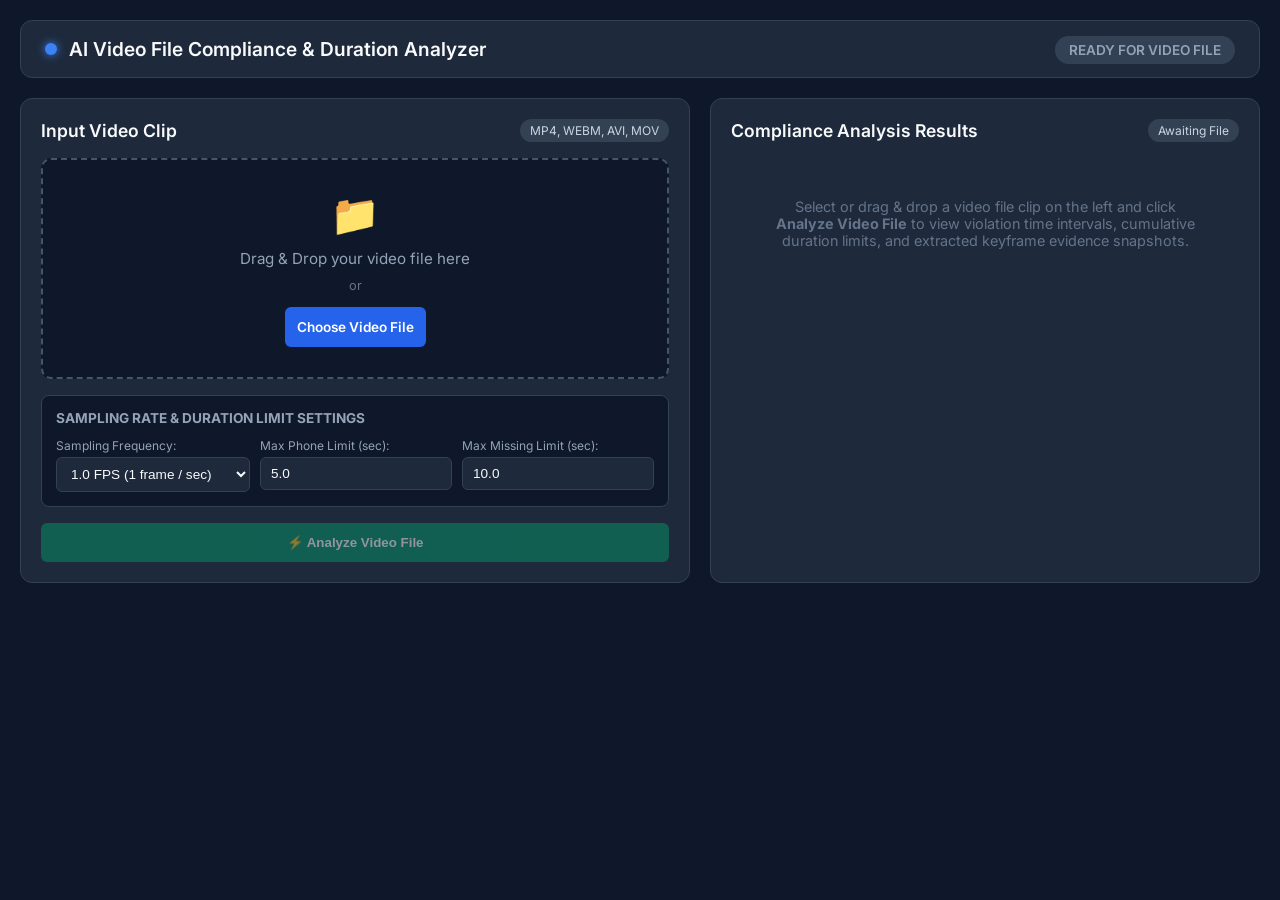
==== app/static/index.html @ bd16d765 "single session detection" ====
<!DOCTYPE html>
<html lang="en">
<head>
    <meta charset="UTF-8">
    <meta name="viewport" content="width=device-width, initial-scale=1.0">
    <title>AI Video File Analysis & Compliance Dashboard</title>
    <link rel="stylesheet" href="styles.css">
    <link href="https://fonts.googleapis.com/css2?family=Inter:wght@400;500;600;700&display=swap" rel="stylesheet">
</head>
<body>
    <div class="app-container">
        <!-- Header -->
        <header class="app-header">
            <div class="logo">
                <span class="pulse-icon"></span>
                <h1>AI Video File Compliance & Duration Analyzer</h1>
            </div>
            <div class="system-status" id="systemStatus">
                <span class="status-badge stopped" id="statusBadge">Ready for Video File</span>
            </div>
        </header>

        <!-- Main Content Area: Video File Input & Analysis -->
        <main class="main-content">
            <div class="grid-2col">
                <!-- Left Column: Video File Upload & Parameter Controls -->
                <section class="card upload-card">
                    <div class="card-header">
                        <h2>Input Video Clip</h2>
                        <span class="badge">MP4, WEBM, AVI, MOV</span>
                    </div>

                    <!-- Drag and Drop Dropzone -->
                    <div class="drop-zone" id="dropZone">
                        <div class="drop-zone-content">
                            <span class="upload-icon">📁</span>
                            <p class="drop-text">Drag & Drop your video file here</p>
                            <span class="or-divider">or</span>
                            <label for="fileInput" class="btn btn-primary file-select-btn">Choose Video File</label>
                            <input type="file" id="fileInput" accept="video/mp4,video/webm,video/avi,video/quicktime" hidden>
                        </div>
                        <div class="file-info" id="fileInfo" style="display: none;">
                            <div class="file-details">
                                <span class="file-name" id="fileNameText">video.mp4</span>
                                <span class="file-size" id="fileSizeText">12.4 MB</span>
                            </div>
                        </div>
                    </div>

                    <!-- Video Preview Player -->
                    <div class="video-preview-box" id="videoPreviewBox" style="display: none;">
                        <video id="videoPreview" controls></video>
                    </div>

                    <!-- Analysis Parameter Controls & Duration Limits -->
                    <div class="config-panel">
                        <h3>Sampling Rate & Duration Limit Settings</h3>
                        <div class="config-grid">
                            <div class="input-group">
                                <label for="sampleFpsSelect">Sampling Frequency:</label>
                                <select id="sampleFpsSelect">
                                    <option value="0.5">0.5 FPS (1 frame / 2 sec)</option>
                                    <option value="1.0" selected>1.0 FPS (1 frame / sec)</option>
                                    <option value="2.0">2.0 FPS (2 frames / sec)</option>
                                </select>
                            </div>
                            <div class="input-group">
                                <label for="maxPhoneInput">Max Phone Limit (sec):</label>
                                <input type="number" id="maxPhoneInput" value="5.0" step="0.5" min="0">
                            </div>
                            <div class="input-group">
                                <label for="maxMissingInput">Max Missing Limit (sec):</label>
                                <input type="number" id="maxMissingInput" value="10.0" step="0.5" min="0">
                            </div>
                        </div>
                    </div>

                    <!-- Submit Button -->
                    <button id="analyzeBtn" class="btn btn-success analyze-btn" disabled>
                        <span>⚡ Analyze Video File</span>
                    </button>
                </section>

                <!-- Right Column: Analysis Results, Duration Timelines & Evidence Gallery -->
                <section class="card results-card">
                    <div class="card-header">
                        <h2>Compliance Analysis Results</h2>
                        <span class="badge" id="overallResultBadge">Awaiting File</span>
                    </div>

                    <!-- Loading Spinner Overlay -->
                    <div class="loading-overlay" id="loadingOverlay" style="display: none;">
                        <div class="spinner"></div>
                        <p>Processing Video Frames & Calculating Violation Time Durations...</p>
                    </div>

                    <!-- Results Dashboard Container -->
                    <div class="results-container" id="resultsContainer">
                        <div class="empty-state">
                            <p>Select or drag & drop a video file clip on the left and click <strong>Analyze Video File</strong> to view violation time intervals, cumulative duration limits, and extracted keyframe evidence snapshots.</p>
                        </div>

                        <!-- Metadata Summary Box -->
                        <div class="metrics-grid" id="metricsGrid" style="display: none;">
                            <div class="metric-box">
                                <span class="m-label">Video Clip Duration</span>
                                <span class="m-val" id="metaDuration">--</span>
                            </div>
                            <div class="metric-box">
                                <span class="m-label">Sampled Frames</span>
                                <span class="m-val" id="metaSampledFrames">0</span>
                            </div>
                            <div class="metric-box">
                                <span class="m-label">Violation Intervals</span>
                                <span class="m-val alert-text" id="metaIntervalsCount">0</span>
                            </div>
                        </div>

                        <!-- Duration Limits Breakdown -->
                        <div class="limit-section" id="limitSection" style="display: none;">
                            <h3>Cumulative Violation Durations vs Limits</h3>
                            <div class="limit-list" id="limitList"></div>
                        </div>

                        <!-- Violation Intervals Timeline -->
                        <div class="intervals-section" id="intervalsSection" style="display: none;">
                            <h3>Violation Time Intervals & Evidence Keyframes</h3>
                            <div class="intervals-list" id="intervalsList"></div>
                        </div>
                    </div>
                </section>
            </div>
        </main>
    </div>

    <script src="app.js"></script>
</body>
</html>
---- app/static/styles.css ----
* {
    box-sizing: border-box;
    margin: 0;
    padding: 0;
}

body {
    font-family: 'Inter', -apple-system, BlinkMacSystemFont, sans-serif;
    background-color: #0f172a;
    color: #f8fafc;
    min-height: 100vh;
    padding: 20px;
}

.app-container {
    max-width: 1400px;
    margin: 0 auto;
    display: flex;
    flex-direction: column;
    gap: 20px;
}

/* Header */
.app-header {
    display: flex;
    justify-content: space-between;
    align-items: center;
    padding: 16px 24px;
    background: #1e293b;
    border-radius: 12px;
    border: 1px solid #334155;
}

.logo {
    display: flex;
    align-items: center;
    gap: 12px;
}

.pulse-icon {
    width: 12px;
    height: 12px;
    background-color: #3b82f6;
    border-radius: 50%;
    box-shadow: 0 0 10px #3b82f6;
}

.logo h1 {
    font-size: 1.2rem;
    font-weight: 600;
}

.status-badge {
    padding: 6px 14px;
    border-radius: 20px;
    font-size: 0.85rem;
    font-weight: 600;
    text-transform: uppercase;
}

.status-badge.stopped { background: #334155; color: #94a3b8; }
.status-badge.passed { background: #065f46; color: #34d399; }
.status-badge.failed { background: #881337; color: #f43f5e; }

/* Navigation Tabs */
.nav-tabs {
    display: flex;
    gap: 8px;
}

.tab-btn {
    padding: 10px 20px;
    background: #1e293b;
    border: 1px solid #334155;
    border-radius: 8px;
    color: #94a3b8;
    font-weight: 600;
    cursor: pointer;
    transition: all 0.2s;
}

.tab-btn.active {
    background: #2563eb;
    color: #ffffff;
    border-color: #2563eb;
}

/* Layout Grid */
.grid-2col {
    display: grid;
    grid-template-columns: 1fr 1.2fr;
    gap: 20px;
}

@media (max-width: 1024px) {
    .grid-2col { grid-template-columns: 1fr; }
}

.card {
    background: #1e293b;
    border-radius: 12px;
    border: 1px solid #334155;
    padding: 20px;
    display: flex;
    flex-direction: column;
    gap: 16px;
}

.card-header {
    display: flex;
    justify-content: space-between;
    align-items: center;
}

.card-header h2 {
    font-size: 1.1rem;
    font-weight: 600;
}

.badge {
    padding: 4px 10px;
    background: #334155;
    border-radius: 12px;
    font-size: 0.75rem;
    color: #cbd5e1;
}

/* Drop Zone */
.drop-zone {
    border: 2px dashed #475569;
    border-radius: 10px;
    padding: 30px;
    text-align: center;
    background: #0f172a;
    transition: all 0.2s;
    cursor: pointer;
}

.drop-zone.dragover {
    border-color: #3b82f6;
    background: #1e293b;
}

.drop-zone-content {
    display: flex;
    flex-direction: column;
    align-items: center;
    gap: 10px;
}

.upload-icon {
    font-size: 2.5rem;
}

.drop-text {
    color: #94a3b8;
    font-size: 0.95rem;
}

.or-divider {
    font-size: 0.8rem;
    color: #64748b;
}

.file-select-btn {
    display: inline-block;
    padding: 8px 16px;
    font-size: 0.85rem;
    margin-top: 4px;
}

.file-info {
    display: flex;
    justify-content: space-between;
    align-items: center;
    background: #1e293b;
    padding: 12px 16px;
    border-radius: 6px;
    border: 1px solid #334155;
}

.file-name {
    font-weight: 600;
    color: #38bdf8;
}

.file-size {
    font-size: 0.8rem;
    color: #94a3b8;
}

/* Video Preview */
.video-preview-box video {
    width: 100%;
    max-height: 240px;
    background: #000;
    border-radius: 8px;
}

/* Config Grid */
.config-panel {
    background: #0f172a;
    padding: 14px;
    border-radius: 8px;
    border: 1px solid #334155;
    display: flex;
    flex-direction: column;
    gap: 12px;
}

.config-panel h3 {
    font-size: 0.85rem;
    color: #94a3b8;
    text-transform: uppercase;
}

.config-grid {
    display: grid;
    grid-template-columns: 1fr 1fr 1fr;
    gap: 10px;
}

.input-group {
    display: flex;
    flex-direction: column;
    gap: 4px;
}

.input-group label {
    font-size: 0.75rem;
    color: #94a3b8;
}

input, select {
    padding: 8px 10px;
    background: #1e293b;
    border: 1px solid #334155;
    border-radius: 6px;
    color: #f8fafc;
    font-size: 0.85rem;
}

.btn {
    padding: 12px;
    border: none;
    border-radius: 6px;
    font-weight: 600;
    cursor: pointer;
    transition: all 0.2s;
}

.btn-primary { background: #2563eb; color: #fff; }
.btn-success { background: #059669; color: #fff; }
.btn-success:hover { background: #047857; }
.btn-danger { background: #dc2626; color: #fff; }
.btn:disabled { opacity: 0.5; cursor: not-allowed; }

/* Results Section */
.results-card {
    position: relative;
    min-height: 450px;
}

.loading-overlay {
    position: absolute;
    top: 0; left: 0; right: 0; bottom: 0;
    background: rgba(15, 23, 42, 0.9);
    border-radius: 12px;
    display: flex;
    flex-direction: column;
    align-items: center;
    justify-content: center;
    gap: 16px;
    z-index: 10;
}

.spinner {
    width: 40px;
    height: 40px;
    border: 4px solid #334155;
    border-top-color: #3b82f6;
    border-radius: 50%;
    animation: spin 1s linear infinite;
}

@keyframes spin {
    to { transform: rotate(360deg); }
}

.metrics-grid {
    display: grid;
    grid-template-columns: 1fr 1fr 1fr;
    gap: 12px;
    background: #0f172a;
    padding: 12px;
    border-radius: 8px;
}

.metric-box {
    display: flex;
    flex-direction: column;
    text-align: center;
    gap: 4px;
}

.m-label { font-size: 0.75rem; color: #94a3b8; }
.m-val { font-size: 1.1rem; font-weight: 700; }
.alert-text { color: #f43f5e; }

/* Limit Section */
.limit-section, .intervals-section {
    display: flex;
    flex-direction: column;
    gap: 10px;
}

.limit-section h3, .intervals-section h3 {
    font-size: 0.9rem;
    font-weight: 600;
}

.limit-item {
    background: #0f172a;
    padding: 10px 14px;
    border-radius: 6px;
    display: flex;
    justify-content: space-between;
    align-items: center;
    border-left: 4px solid #10b981;
}

.limit-item.exceeded {
    border-left-color: #ef4444;
}

.limit-info {
    display: flex;
    flex-direction: column;
    gap: 2px;
}

.limit-title {
    font-size: 0.85rem;
    font-weight: 600;
}

.limit-dur {
    font-size: 0.75rem;
    color: #94a3b8;
}

/* Interval Item */
.interval-card {
    background: #0f172a;
    border: 1px solid #334155;
    border-left: 4px solid #f59e0b;
    padding: 12px;
    border-radius: 6px;
    display: flex;
    justify-content: space-between;
    align-items: center;
    gap: 12px;
}

.interval-card.phone { border-left-color: #ef4444; }

.interval-details {
    display: flex;
    flex-direction: column;
    gap: 4px;
}

.interval-type {
    font-weight: 600;
    font-size: 0.9rem;
    color: #f87171;
}

.interval-times {
    font-size: 0.8rem;
    color: #cbd5e1;
}

.interval-dur {
    font-size: 0.75rem;
    color: #94a3b8;
}

.evidence-preview-img {
    width: 100px;
    height: 70px;
    object-fit: cover;
    border-radius: 4px;
    border: 1px solid #334155;
    cursor: pointer;
}

.empty-state {
    text-align: center;
    padding: 40px;
    color: #64748b;
    font-size: 0.9rem;
}
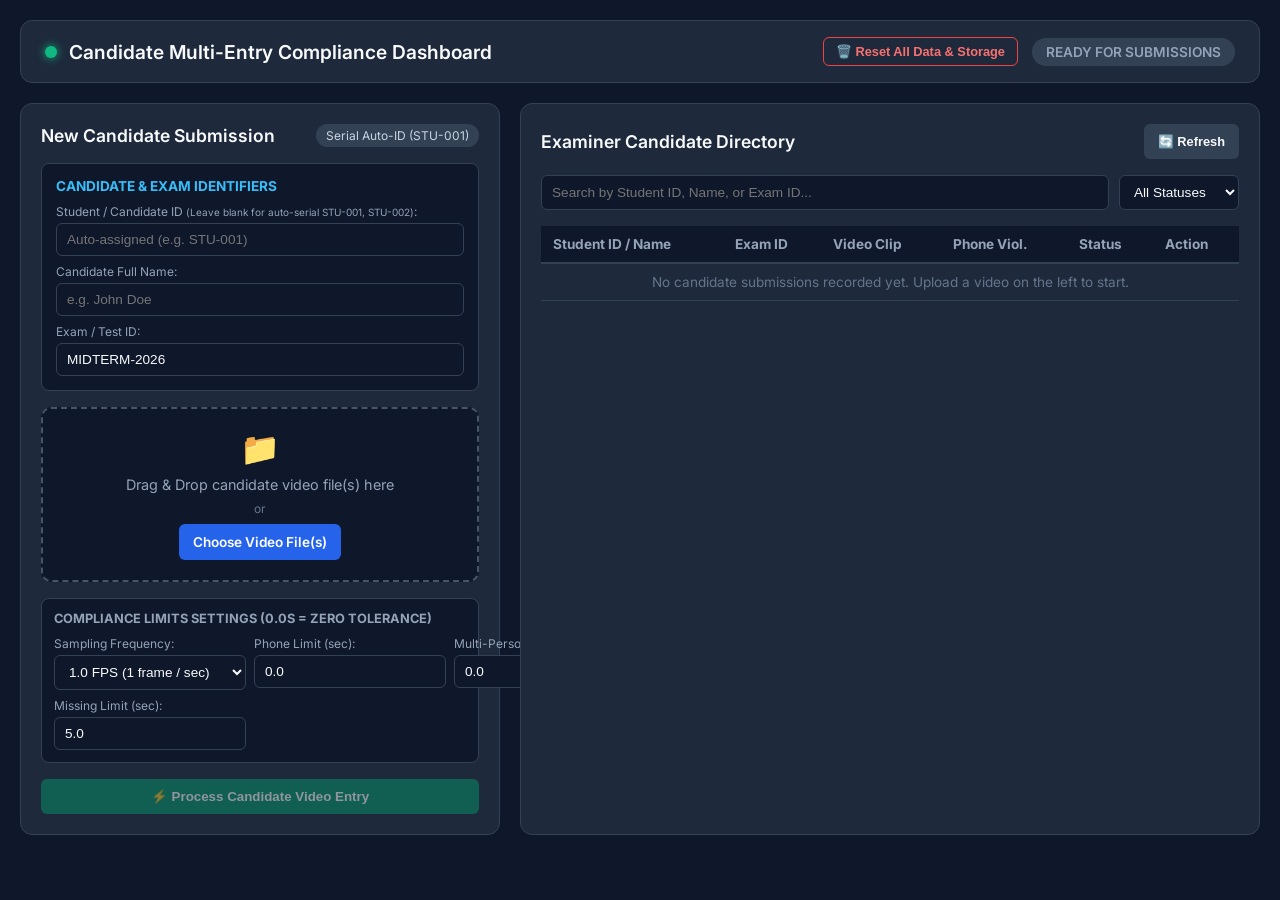
==== commit e9e761a0: "Updated AI detection system" ====
--- a/app/static/index.html
+++ b/app/static/index.html
@@ -3,7 +3,7 @@
 <head>
     <meta charset="UTF-8">
     <meta name="viewport" content="width=device-width, initial-scale=1.0">
-    <title>AI Video File Analysis & Compliance Dashboard</title>
+    <title>Candidate Multi-Entry Video Compliance System</title>
     <link rel="stylesheet" href="styles.css">
     <link href="https://fonts.googleapis.com/css2?family=Inter:wght@400;500;600;700&display=swap" rel="stylesheet">
 </head>
@@ -13,31 +13,52 @@
         <header class="app-header">
             <div class="logo">
                 <span class="pulse-icon"></span>
-                <h1>AI Video File Compliance & Duration Analyzer</h1>
+                <h1>Candidate Multi-Entry Compliance Dashboard</h1>
             </div>
-            <div class="system-status" id="systemStatus">
-                <span class="status-badge stopped" id="statusBadge">Ready for Video File</span>
+            <div class="header-actions">
+                <button class="btn btn-danger-outline" id="resetSystemBtn">🗑️ Reset All Data & Storage</button>
+                <span class="status-badge stopped" id="statusBadge">Ready for Submissions</span>
             </div>
         </header>
 
-        <!-- Main Content Area: Video File Input & Analysis -->
+        <!-- Main Content Area -->
         <main class="main-content">
             <div class="grid-2col">
-                <!-- Left Column: Video File Upload & Parameter Controls -->
+                
+                <!-- Left Column: Student Metadata Form & Video Upload -->
                 <section class="card upload-card">
                     <div class="card-header">
-                        <h2>Input Video Clip</h2>
-                        <span class="badge">MP4, WEBM, AVI, MOV</span>
+                        <h2>New Candidate Submission</h2>
+                        <span class="badge">Serial Auto-ID (STU-001)</span>
                     </div>
 
-                    <!-- Drag and Drop Dropzone -->
+                    <!-- Student Identifier Form -->
+                    <div class="student-form">
+                        <h3>Candidate & Exam Identifiers</h3>
+                        <div class="input-grid">
+                            <div class="input-group">
+                                <label for="studentIdInput">Student / Candidate ID <small>(Leave blank for auto-serial STU-001, STU-002)</small>:</label>
+                                <input type="text" id="studentIdInput" placeholder="Auto-assigned (e.g. STU-001)">
+                            </div>
+                            <div class="input-group">
+                                <label for="studentNameInput">Candidate Full Name:</label>
+                                <input type="text" id="studentNameInput" placeholder="e.g. John Doe">
+                            </div>
+                            <div class="input-group">
+                                <label for="examIdInput">Exam / Test ID:</label>
+                                <input type="text" id="examIdInput" value="MIDTERM-2026" placeholder="e.g. MIDTERM-2026">
+                            </div>
+                        </div>
+                    </div>
+
+                    <!-- File Dropzone -->
                     <div class="drop-zone" id="dropZone">
                         <div class="drop-zone-content">
                             <span class="upload-icon">📁</span>
-                            <p class="drop-text">Drag & Drop your video file here</p>
+                            <p class="drop-text">Drag & Drop candidate video file(s) here</p>
                             <span class="or-divider">or</span>
-                            <label for="fileInput" class="btn btn-primary file-select-btn">Choose Video File</label>
-                            <input type="file" id="fileInput" accept="video/mp4,video/webm,video/avi,video/quicktime" hidden>
+                            <label for="fileInput" class="btn btn-primary file-select-btn">Choose Video File(s)</label>
+                            <input type="file" id="fileInput" accept="video/mp4,video/webm,video/avi,video/quicktime" multiple hidden>
                         </div>
                         <div class="file-info" id="fileInfo" style="display: none;">
                             <div class="file-details">
@@ -52,83 +73,93 @@
                         <video id="videoPreview" controls></video>
                     </div>
 
-                    <!-- Analysis Parameter Controls & Duration Limits -->
+                    <!-- Sampling & Limit Settings -->
                     <div class="config-panel">
-                        <h3>Sampling Rate & Duration Limit Settings</h3>
+                        <h3>Compliance Limits Settings (0.0s = Zero Tolerance)</h3>
                         <div class="config-grid">
                             <div class="input-group">
                                 <label for="sampleFpsSelect">Sampling Frequency:</label>
                                 <select id="sampleFpsSelect">
-                                    <option value="0.5">0.5 FPS (1 frame / 2 sec)</option>
+                                    <option value="0.5">0.5 FPS (1 frame / 2s)</option>
                                     <option value="1.0" selected>1.0 FPS (1 frame / sec)</option>
                                     <option value="2.0">2.0 FPS (2 frames / sec)</option>
                                 </select>
                             </div>
                             <div class="input-group">
-                                <label for="maxPhoneInput">Max Phone Limit (sec):</label>
-                                <input type="number" id="maxPhoneInput" value="5.0" step="0.5" min="0">
+                                <label for="maxPhoneInput">Phone Limit (sec):</label>
+                                <input type="number" id="maxPhoneInput" value="0.0" step="0.5" min="0">
                             </div>
                             <div class="input-group">
-                                <label for="maxMissingInput">Max Missing Limit (sec):</label>
-                                <input type="number" id="maxMissingInput" value="10.0" step="0.5" min="0">
+                                <label for="maxPersonsInput">Multi-Person Limit (sec):</label>
+                                <input type="number" id="maxPersonsInput" value="0.0" step="0.5" min="0">
+                            </div>
+                            <div class="input-group">
+                                <label for="maxMissingInput">Missing Limit (sec):</label>
+                                <input type="number" id="maxMissingInput" value="5.0" step="0.5" min="0">
                             </div>
                         </div>
                     </div>
 
-                    <!-- Submit Button -->
+                    <!-- Process Submit Button -->
                     <button id="analyzeBtn" class="btn btn-success analyze-btn" disabled>
-                        <span>⚡ Analyze Video File</span>
+                        <span>⚡ Process Candidate Video Entry</span>
                     </button>
                 </section>
 
-                <!-- Right Column: Analysis Results, Duration Timelines & Evidence Gallery -->
+                <!-- Right Column: Examiner Candidate Directory & Detailed Inspector -->
                 <section class="card results-card">
                     <div class="card-header">
-                        <h2>Compliance Analysis Results</h2>
-                        <span class="badge" id="overallResultBadge">Awaiting File</span>
+                        <h2>Examiner Candidate Directory</h2>
+                        <button class="btn btn-secondary refresh-btn" id="refreshCandidatesBtn">🔄 Refresh</button>
+                    </div>
+
+                    <!-- Search & Filter Controls -->
+                    <div class="search-bar-box">
+                        <input type="text" id="searchStudentId" placeholder="Search by Student ID, Name, or Exam ID...">
+                        <select id="filterStatus">
+                            <option value="">All Statuses</option>
+                            <option value="PASSED">Passed Only</option>
+                            <option value="FAILED">Failed Only</option>
+                        </select>
                     </div>
 
                     <!-- Loading Spinner Overlay -->
                     <div class="loading-overlay" id="loadingOverlay" style="display: none;">
                         <div class="spinner"></div>
-                        <p>Processing Video Frames & Calculating Violation Time Durations...</p>
+                        <p id="loadingText">Processing Candidate Video & Checking Violation Timelines...</p>
                     </div>
 
-                    <!-- Results Dashboard Container -->
-                    <div class="results-container" id="resultsContainer">
-                        <div class="empty-state">
-                            <p>Select or drag & drop a video file clip on the left and click <strong>Analyze Video File</strong> to view violation time intervals, cumulative duration limits, and extracted keyframe evidence snapshots.</p>
+                    <!-- Candidate Directory Table -->
+                    <div class="table-container">
+                        <table class="candidate-table" id="candidateTable">
+                            <thead>
+                                <tr>
+                                    <th>Student ID / Name</th>
+                                    <th>Exam ID</th>
+                                    <th>Video Clip</th>
+                                    <th>Phone Viol.</th>
+                                    <th>Status</th>
+                                    <th>Action</th>
+                                </tr>
+                            </thead>
+                            <tbody id="candidateTableBody">
+                                <tr>
+                                    <td colspan="6" class="empty-table-cell">No candidate submissions recorded yet. Upload a video on the left to start.</td>
+                                </tr>
+                            </tbody>
+                        </table>
+                    </div>
+
+                    <!-- Detailed Submission Inspection Drawer -->
+                    <div class="inspection-drawer" id="inspectionDrawer" style="display: none;">
+                        <div class="drawer-header">
+                            <h3 id="inspectTitle">Candidate Report: STU-001</h3>
+                            <button class="close-drawer-btn" id="closeDrawerBtn">✖ Close</button>
                         </div>
-
-                        <!-- Metadata Summary Box -->
-                        <div class="metrics-grid" id="metricsGrid" style="display: none;">
-                            <div class="metric-box">
-                                <span class="m-label">Video Clip Duration</span>
-                                <span class="m-val" id="metaDuration">--</span>
-                            </div>
-                            <div class="metric-box">
-                                <span class="m-label">Sampled Frames</span>
-                                <span class="m-val" id="metaSampledFrames">0</span>
-                            </div>
-                            <div class="metric-box">
-                                <span class="m-label">Violation Intervals</span>
-                                <span class="m-val alert-text" id="metaIntervalsCount">0</span>
-                            </div>
-                        </div>
-
-                        <!-- Duration Limits Breakdown -->
-                        <div class="limit-section" id="limitSection" style="display: none;">
-                            <h3>Cumulative Violation Durations vs Limits</h3>
-                            <div class="limit-list" id="limitList"></div>
-                        </div>
-
-                        <!-- Violation Intervals Timeline -->
-                        <div class="intervals-section" id="intervalsSection" style="display: none;">
-                            <h3>Violation Time Intervals & Evidence Keyframes</h3>
-                            <div class="intervals-list" id="intervalsList"></div>
-                        </div>
+                        <div class="drawer-body" id="drawerBody"></div>
                     </div>
                 </section>
+
             </div>
         </main>
     </div>
--- a/app/static/styles.css
+++ b/app/static/styles.css
@@ -13,7 +13,7 @@
 }
 
 .app-container {
-    max-width: 1400px;
+    max-width: 1500px;
     margin: 0 auto;
     display: flex;
     flex-direction: column;
@@ -40,9 +40,9 @@
 .pulse-icon {
     width: 12px;
     height: 12px;
-    background-color: #3b82f6;
+    background-color: #10b981;
     border-radius: 50%;
-    box-shadow: 0 0 10px #3b82f6;
+    box-shadow: 0 0 10px #10b981;
 }
 
 .logo h1 {
@@ -50,6 +50,12 @@
     font-weight: 600;
 }
 
+.header-actions {
+    display: flex;
+    align-items: center;
+    gap: 14px;
+}
+
 .status-badge {
     padding: 6px 14px;
     border-radius: 20px;
@@ -62,37 +68,14 @@
 .status-badge.passed { background: #065f46; color: #34d399; }
 .status-badge.failed { background: #881337; color: #f43f5e; }
 
-/* Navigation Tabs */
-.nav-tabs {
-    display: flex;
-    gap: 8px;
-}
-
-.tab-btn {
-    padding: 10px 20px;
-    background: #1e293b;
-    border: 1px solid #334155;
-    border-radius: 8px;
-    color: #94a3b8;
-    font-weight: 600;
-    cursor: pointer;
-    transition: all 0.2s;
-}
-
-.tab-btn.active {
-    background: #2563eb;
-    color: #ffffff;
-    border-color: #2563eb;
-}
-
-/* Layout Grid */
+/* Grid Layout */
 .grid-2col {
     display: grid;
-    grid-template-columns: 1fr 1.2fr;
+    grid-template-columns: 480px 1fr;
     gap: 20px;
 }
 
-@media (max-width: 1024px) {
+@media (max-width: 1100px) {
     .grid-2col { grid-template-columns: 1fr; }
 }
 
@@ -123,13 +106,39 @@
     border-radius: 12px;
     font-size: 0.75rem;
     color: #cbd5e1;
+}
+
+.badge-passed { background: #065f46; color: #34d399; }
+.badge-failed { background: #881337; color: #f43f5e; }
+
+/* Student Form */
+.student-form {
+    background: #0f172a;
+    padding: 14px;
+    border-radius: 8px;
+    border: 1px solid #334155;
+    display: flex;
+    flex-direction: column;
+    gap: 10px;
+}
+
+.student-form h3 {
+    font-size: 0.85rem;
+    color: #38bdf8;
+    text-transform: uppercase;
+}
+
+.input-grid {
+    display: flex;
+    flex-direction: column;
+    gap: 8px;
 }
 
 /* Drop Zone */
 .drop-zone {
     border: 2px dashed #475569;
     border-radius: 10px;
-    padding: 30px;
+    padding: 20px;
     text-align: center;
     background: #0f172a;
     transition: all 0.2s;
@@ -145,28 +154,17 @@
     display: flex;
     flex-direction: column;
     align-items: center;
-    gap: 10px;
-}
-
-.upload-icon {
-    font-size: 2.5rem;
-}
-
-.drop-text {
-    color: #94a3b8;
-    font-size: 0.95rem;
-}
-
-.or-divider {
-    font-size: 0.8rem;
-    color: #64748b;
-}
+    gap: 8px;
+}
+
+.upload-icon { font-size: 2rem; }
+.drop-text { color: #94a3b8; font-size: 0.9rem; }
+.or-divider { font-size: 0.75rem; color: #64748b; }
 
 .file-select-btn {
     display: inline-block;
     padding: 8px 16px;
     font-size: 0.85rem;
-    margin-top: 4px;
 }
 
 .file-info {
@@ -174,25 +172,17 @@
     justify-content: space-between;
     align-items: center;
     background: #1e293b;
-    padding: 12px 16px;
+    padding: 10px 14px;
     border-radius: 6px;
     border: 1px solid #334155;
 }
 
-.file-name {
-    font-weight: 600;
-    color: #38bdf8;
-}
-
-.file-size {
-    font-size: 0.8rem;
-    color: #94a3b8;
-}
-
-/* Video Preview */
+.file-name { font-weight: 600; color: #38bdf8; }
+.file-size { font-size: 0.8rem; color: #94a3b8; }
+
 .video-preview-box video {
     width: 100%;
-    max-height: 240px;
+    max-height: 200px;
     background: #000;
     border-radius: 8px;
 }
@@ -200,24 +190,20 @@
 /* Config Grid */
 .config-panel {
     background: #0f172a;
-    padding: 14px;
+    padding: 12px;
     border-radius: 8px;
     border: 1px solid #334155;
     display: flex;
     flex-direction: column;
-    gap: 12px;
-}
-
-.config-panel h3 {
-    font-size: 0.85rem;
-    color: #94a3b8;
-    text-transform: uppercase;
-}
+    gap: 10px;
+}
+
+.config-panel h3 { font-size: 0.8rem; color: #94a3b8; text-transform: uppercase; }
 
 .config-grid {
     display: grid;
     grid-template-columns: 1fr 1fr 1fr;
-    gap: 10px;
+    gap: 8px;
 }
 
 .input-group {
@@ -226,14 +212,11 @@
     gap: 4px;
 }
 
-.input-group label {
-    font-size: 0.75rem;
-    color: #94a3b8;
-}
+.input-group label { font-size: 0.75rem; color: #94a3b8; }
 
 input, select {
     padding: 8px 10px;
-    background: #1e293b;
+    background: #0f172a;
     border: 1px solid #334155;
     border-radius: 6px;
     color: #f8fafc;
@@ -241,7 +224,7 @@
 }
 
 .btn {
-    padding: 12px;
+    padding: 10px 14px;
     border: none;
     border-radius: 6px;
     font-weight: 600;
@@ -250,15 +233,103 @@
 }
 
 .btn-primary { background: #2563eb; color: #fff; }
+.btn-secondary { background: #334155; color: #f8fafc; font-size: 0.8rem; }
 .btn-success { background: #059669; color: #fff; }
 .btn-success:hover { background: #047857; }
 .btn-danger { background: #dc2626; color: #fff; }
+.btn-danger-outline {
+    background: transparent;
+    border: 1px solid #ef4444;
+    color: #f87171;
+    font-size: 0.8rem;
+    padding: 6px 12px;
+}
+.btn-danger-outline:hover {
+    background: #ef4444;
+    color: #fff;
+}
 .btn:disabled { opacity: 0.5; cursor: not-allowed; }
 
-/* Results Section */
-.results-card {
-    position: relative;
-    min-height: 450px;
+/* Right Column Directory */
+.results-card { position: relative; min-height: 550px; }
+
+.search-bar-box {
+    display: flex;
+    gap: 10px;
+}
+
+.search-bar-box input { flex: 1; }
+
+.table-container {
+    overflow-x: auto;
+    max-height: 480px;
+    overflow-y: auto;
+}
+
+.candidate-table {
+    width: 100%;
+    border-collapse: collapse;
+    font-size: 0.85rem;
+}
+
+.candidate-table th {
+    background: #0f172a;
+    color: #94a3b8;
+    text-align: left;
+    padding: 10px 12px;
+    border-bottom: 2px solid #334155;
+    position: sticky;
+    top: 0;
+}
+
+.candidate-table td {
+    padding: 10px 12px;
+    border-bottom: 1px solid #334155;
+}
+
+.candidate-table tr:hover { background: #0f172a; }
+
+.empty-table-cell {
+    text-align: center;
+    padding: 40px;
+    color: #64748b;
+}
+
+/* Inspection Drawer */
+.inspection-drawer {
+    position: absolute;
+    top: 0; left: 0; right: 0; bottom: 0;
+    background: #1e293b;
+    border-radius: 12px;
+    padding: 20px;
+    z-index: 20;
+    display: flex;
+    flex-direction: column;
+    gap: 14px;
+    overflow-y: auto;
+}
+
+.drawer-header {
+    display: flex;
+    justify-content: space-between;
+    align-items: center;
+    border-bottom: 1px solid #334155;
+    padding-bottom: 10px;
+}
+
+.close-drawer-btn {
+    background: #334155;
+    border: none;
+    color: #f8fafc;
+    padding: 6px 12px;
+    border-radius: 6px;
+    cursor: pointer;
+}
+
+.drawer-body {
+    display: flex;
+    flex-direction: column;
+    gap: 14px;
 }
 
 .loading-overlay {
@@ -271,7 +342,7 @@
     align-items: center;
     justify-content: center;
     gap: 16px;
-    z-index: 10;
+    z-index: 30;
 }
 
 .spinner {
@@ -283,121 +354,4 @@
     animation: spin 1s linear infinite;
 }
 
-@keyframes spin {
-    to { transform: rotate(360deg); }
-}
-
-.metrics-grid {
-    display: grid;
-    grid-template-columns: 1fr 1fr 1fr;
-    gap: 12px;
-    background: #0f172a;
-    padding: 12px;
-    border-radius: 8px;
-}
-
-.metric-box {
-    display: flex;
-    flex-direction: column;
-    text-align: center;
-    gap: 4px;
-}
-
-.m-label { font-size: 0.75rem; color: #94a3b8; }
-.m-val { font-size: 1.1rem; font-weight: 700; }
-.alert-text { color: #f43f5e; }
-
-/* Limit Section */
-.limit-section, .intervals-section {
-    display: flex;
-    flex-direction: column;
-    gap: 10px;
-}
-
-.limit-section h3, .intervals-section h3 {
-    font-size: 0.9rem;
-    font-weight: 600;
-}
-
-.limit-item {
-    background: #0f172a;
-    padding: 10px 14px;
-    border-radius: 6px;
-    display: flex;
-    justify-content: space-between;
-    align-items: center;
-    border-left: 4px solid #10b981;
-}
-
-.limit-item.exceeded {
-    border-left-color: #ef4444;
-}
-
-.limit-info {
-    display: flex;
-    flex-direction: column;
-    gap: 2px;
-}
-
-.limit-title {
-    font-size: 0.85rem;
-    font-weight: 600;
-}
-
-.limit-dur {
-    font-size: 0.75rem;
-    color: #94a3b8;
-}
-
-/* Interval Item */
-.interval-card {
-    background: #0f172a;
-    border: 1px solid #334155;
-    border-left: 4px solid #f59e0b;
-    padding: 12px;
-    border-radius: 6px;
-    display: flex;
-    justify-content: space-between;
-    align-items: center;
-    gap: 12px;
-}
-
-.interval-card.phone { border-left-color: #ef4444; }
-
-.interval-details {
-    display: flex;
-    flex-direction: column;
-    gap: 4px;
-}
-
-.interval-type {
-    font-weight: 600;
-    font-size: 0.9rem;
-    color: #f87171;
-}
-
-.interval-times {
-    font-size: 0.8rem;
-    color: #cbd5e1;
-}
-
-.interval-dur {
-    font-size: 0.75rem;
-    color: #94a3b8;
-}
-
-.evidence-preview-img {
-    width: 100px;
-    height: 70px;
-    object-fit: cover;
-    border-radius: 4px;
-    border: 1px solid #334155;
-    cursor: pointer;
-}
-
-.empty-state {
-    text-align: center;
-    padding: 40px;
-    color: #64748b;
-    font-size: 0.9rem;
-}
+@keyframes spin { to { transform: rotate(360deg); } }
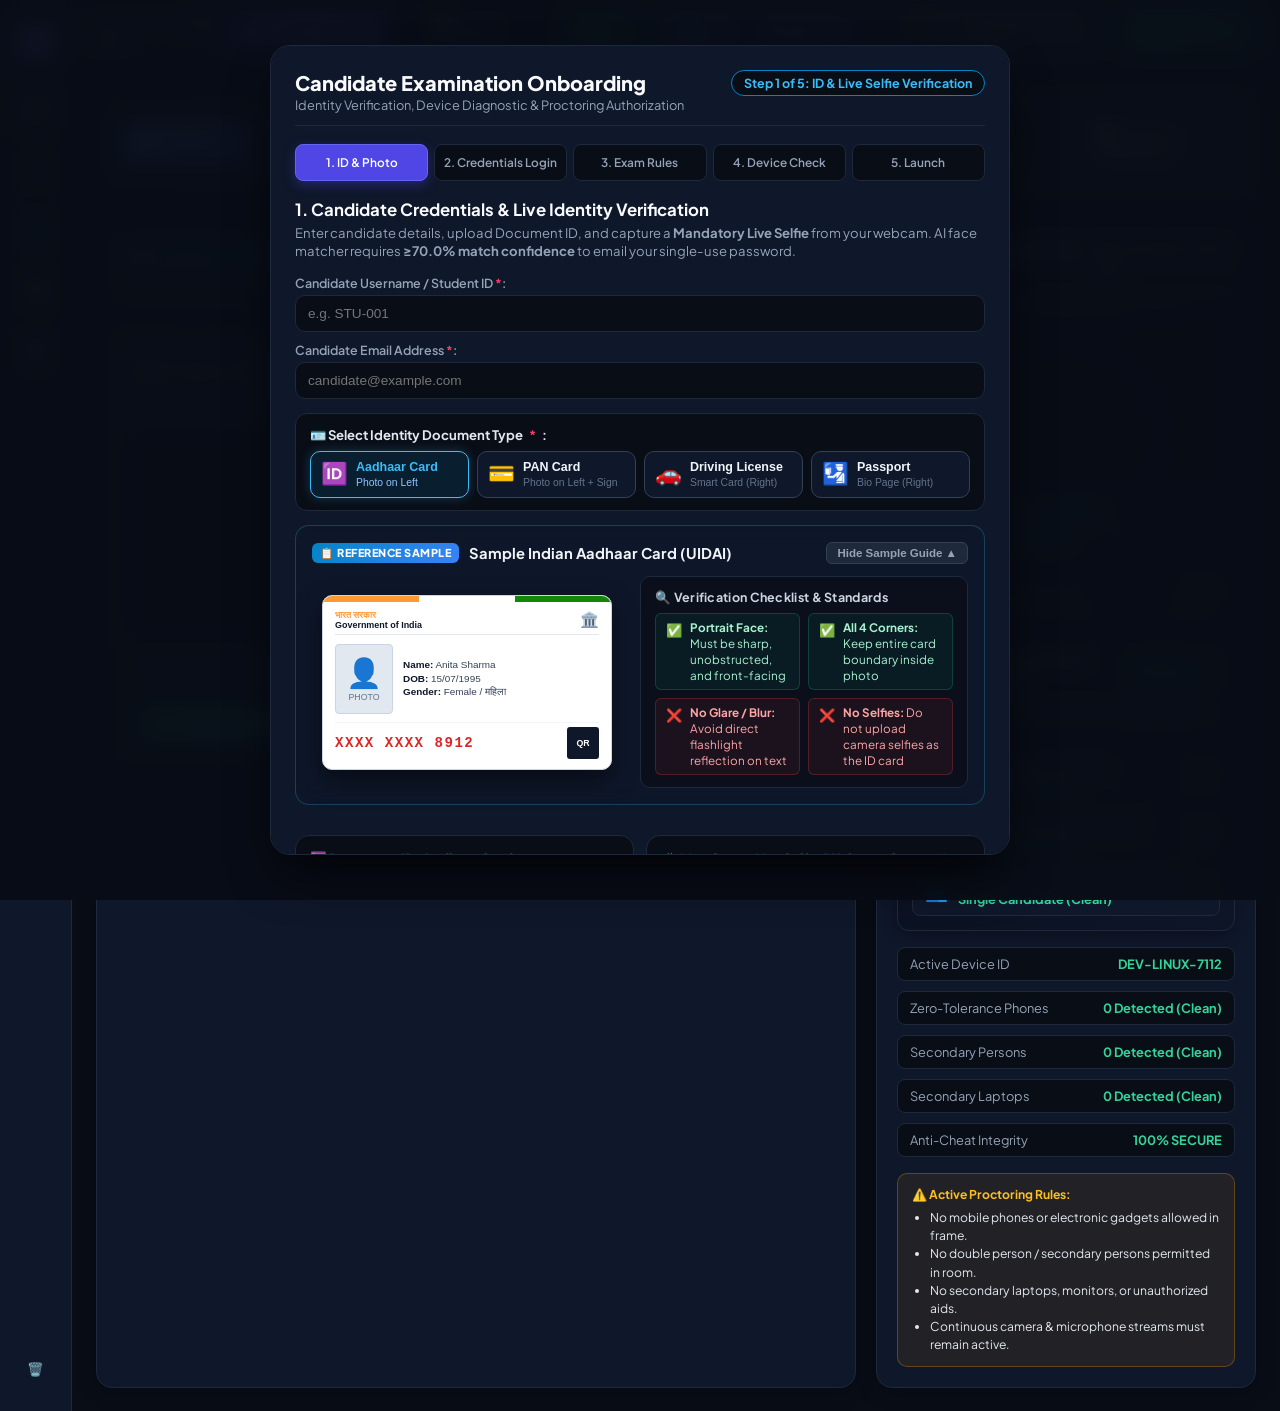
==== commit 3b0a05ef: "Pan-detect" ====
--- a/app/static/index.html
+++ b/app/static/index.html
@@ -3,167 +3,1015 @@
 <head>
     <meta charset="UTF-8">
     <meta name="viewport" content="width=device-width, initial-scale=1.0">
-    <title>Candidate Multi-Entry Video Compliance System</title>
-    <link rel="stylesheet" href="styles.css">
-    <link href="https://fonts.googleapis.com/css2?family=Inter:wght@400;500;600;700&display=swap" rel="stylesheet">
+    <title>AI Candidate Interview & Examination Proctoring Dashboard</title>
+    <meta http-equiv="Cache-Control" content="no-cache, no-store, must-revalidate">
+    <meta http-equiv="Pragma" content="no-cache">
+    <meta http-equiv="Expires" content="0">
+    <link rel="stylesheet" href="styles.css?v=2.2">
+    <link href="https://fonts.googleapis.com/css2?family=Plus+Jakarta+Sans:wght@400;500;600;700;800&display=swap" rel="stylesheet">
 </head>
 <body>
-    <div class="app-container">
-        <!-- Header -->
-        <header class="app-header">
-            <div class="logo">
-                <span class="pulse-icon"></span>
-                <h1>Candidate Multi-Entry Compliance Dashboard</h1>
-            </div>
-            <div class="header-actions">
-                <button class="btn btn-danger-outline" id="resetSystemBtn">🗑️ Reset All Data & Storage</button>
-                <span class="status-badge stopped" id="statusBadge">Ready for Submissions</span>
-            </div>
-        </header>
-
-        <!-- Main Content Area -->
-        <main class="main-content">
-            <div class="grid-2col">
+    <div class="saas-container">
+        
+        <!-- Left Sidebar Navigation (Inspired by Reference UI) -->
+        <aside class="sidebar">
+            <div class="sidebar-brand">
+                <div class="brand-icon">A</div>
+            </div>
+            <nav class="sidebar-nav">
+                <a href="#" class="nav-item active" id="navExamDeviceBtn" title="Candidate Exam Device">
+                    <span class="nav-icon">🖥️</span>
+                </a>
+                <a href="#" class="nav-item" id="navExaminerBtn" title="Examiner Proctoring Dashboard">
+                    <span class="nav-icon">🎥</span>
+                </a>
+                <a href="#" class="nav-item" id="navCandidatesBtn" title="Candidates Directory">
+                    <span class="nav-icon">👥</span>
+                </a>
+                <a href="#" class="nav-item" id="navRulesBtn" title="Compliance Rules">
+                    <span class="nav-icon">📜</span>
+                </a>
+                <a href="#" class="nav-item" id="navHardwareBtn" title="Device Diagnostics">
+                    <span class="nav-icon">⚙️</span>
+                </a>
+            </nav>
+            <div class="sidebar-footer">
+                <button class="nav-item btn-icon-reset" id="resetSystemBtn" title="Reset System">
+                    <span class="nav-icon">🗑️</span>
+                </button>
+            </div>
+        </aside>
+
+        <!-- Main Workspace Area -->
+        <div class="main-wrapper">
+            
+            <!-- Top Navbar -->
+            <header class="top-navbar">
+                <div class="navbar-breadcrumb">
+                    <span id="navSectionBreadcrumb">Exam Device</span> &rsaquo; <span class="active-candidate" id="breadCandidateName">STU-001</span>
+                </div>
+                <div class="navbar-actions">
+                    <div class="view-switcher-group" id="viewSwitcherGroup">
+                        <button type="button" class="btn-view-toggle active" id="viewExamPortalBtn">🖥️ Candidate Exam Device</button>
+                        <button type="button" class="btn-view-toggle" id="viewExaminerDashBtn">📊 Examiner Dashboard</button>
+                    </div>
+                    <div class="live-hardware-badges" id="liveHardwareBadges">
+                        <span class="hw-badge cam-active">🟢 CAM ACTIVE</span>
+                        <span class="hw-badge mic-active">🎙️ MIC ACTIVE</span>
+                        <span class="hw-badge net-active">🌐 NETWORK STABLE</span>
+                    </div>
+                    <button class="btn btn-secondary" id="reopenOnboardingBtn">🔑 Candidate Onboarding Wizard</button>
+                    <span class="status-badge passed" id="statusBadge">Exam Device Active</span>
+                </div>
+            </header>
+
+            <!-- Dashboard Grid -->
+            <div class="dashboard-content" id="dashboardContent" style="display: none;">
                 
-                <!-- Left Column: Student Metadata Form & Video Upload -->
-                <section class="card upload-card">
-                    <div class="card-header">
-                        <h2>New Candidate Submission</h2>
-                        <span class="badge">Serial Auto-ID (STU-001)</span>
-                    </div>
-
-                    <!-- Student Identifier Form -->
-                    <div class="student-form">
-                        <h3>Candidate & Exam Identifiers</h3>
-                        <div class="input-grid">
-                            <div class="input-group">
-                                <label for="studentIdInput">Student / Candidate ID <small>(Leave blank for auto-serial STU-001, STU-002)</small>:</label>
-                                <input type="text" id="studentIdInput" placeholder="Auto-assigned (e.g. STU-001)">
-                            </div>
-                            <div class="input-group">
-                                <label for="studentNameInput">Candidate Full Name:</label>
-                                <input type="text" id="studentNameInput" placeholder="e.g. John Doe">
-                            </div>
-                            <div class="input-group">
-                                <label for="examIdInput">Exam / Test ID:</label>
-                                <input type="text" id="examIdInput" value="MIDTERM-2026" placeholder="e.g. MIDTERM-2026">
-                            </div>
-                        </div>
-                    </div>
-
-                    <!-- File Dropzone -->
-                    <div class="drop-zone" id="dropZone">
-                        <div class="drop-zone-content">
-                            <span class="upload-icon">📁</span>
-                            <p class="drop-text">Drag & Drop candidate video file(s) here</p>
-                            <span class="or-divider">or</span>
-                            <label for="fileInput" class="btn btn-primary file-select-btn">Choose Video File(s)</label>
-                            <input type="file" id="fileInput" accept="video/mp4,video/webm,video/avi,video/quicktime" multiple hidden>
-                        </div>
-                        <div class="file-info" id="fileInfo" style="display: none;">
-                            <div class="file-details">
-                                <span class="file-name" id="fileNameText">video.mp4</span>
-                                <span class="file-size" id="fileSizeText">12.4 MB</span>
-                            </div>
-                        </div>
-                    </div>
-
-                    <!-- Video Preview Player -->
-                    <div class="video-preview-box" id="videoPreviewBox" style="display: none;">
-                        <video id="videoPreview" controls></video>
-                    </div>
-
-                    <!-- Sampling & Limit Settings -->
-                    <div class="config-panel">
-                        <h3>Compliance Limits Settings (0.0s = Zero Tolerance)</h3>
-                        <div class="config-grid">
-                            <div class="input-group">
-                                <label for="sampleFpsSelect">Sampling Frequency:</label>
-                                <select id="sampleFpsSelect">
-                                    <option value="0.5">0.5 FPS (1 frame / 2s)</option>
-                                    <option value="1.0" selected>1.0 FPS (1 frame / sec)</option>
-                                    <option value="2.0">2.0 FPS (2 frames / sec)</option>
-                                </select>
-                            </div>
-                            <div class="input-group">
-                                <label for="maxPhoneInput">Phone Limit (sec):</label>
-                                <input type="number" id="maxPhoneInput" value="0.0" step="0.5" min="0">
-                            </div>
-                            <div class="input-group">
-                                <label for="maxPersonsInput">Multi-Person Limit (sec):</label>
-                                <input type="number" id="maxPersonsInput" value="0.0" step="0.5" min="0">
-                            </div>
-                            <div class="input-group">
-                                <label for="maxMissingInput">Missing Limit (sec):</label>
-                                <input type="number" id="maxMissingInput" value="5.0" step="0.5" min="0">
-                            </div>
-                        </div>
-                    </div>
-
-                    <!-- Process Submit Button -->
-                    <button id="analyzeBtn" class="btn btn-success analyze-btn" disabled>
-                        <span>⚡ Process Candidate Video Entry</span>
-                    </button>
-                </section>
-
-                <!-- Right Column: Examiner Candidate Directory & Detailed Inspector -->
-                <section class="card results-card">
-                    <div class="card-header">
-                        <h2>Examiner Candidate Directory</h2>
-                        <button class="btn btn-secondary refresh-btn" id="refreshCandidatesBtn">🔄 Refresh</button>
-                    </div>
-
-                    <!-- Search & Filter Controls -->
-                    <div class="search-bar-box">
-                        <input type="text" id="searchStudentId" placeholder="Search by Student ID, Name, or Exam ID...">
-                        <select id="filterStatus">
-                            <option value="">All Statuses</option>
-                            <option value="PASSED">Passed Only</option>
-                            <option value="FAILED">Failed Only</option>
-                        </select>
-                    </div>
-
-                    <!-- Loading Spinner Overlay -->
-                    <div class="loading-overlay" id="loadingOverlay" style="display: none;">
-                        <div class="spinner"></div>
-                        <p id="loadingText">Processing Candidate Video & Checking Violation Timelines...</p>
-                    </div>
-
-                    <!-- Candidate Directory Table -->
-                    <div class="table-container">
-                        <table class="candidate-table" id="candidateTable">
-                            <thead>
-                                <tr>
-                                    <th>Student ID / Name</th>
-                                    <th>Exam ID</th>
-                                    <th>Video Clip</th>
-                                    <th>Phone Viol.</th>
-                                    <th>Status</th>
-                                    <th>Action</th>
-                                </tr>
-                            </thead>
-                            <tbody id="candidateTableBody">
-                                <tr>
-                                    <td colspan="6" class="empty-table-cell">No candidate submissions recorded yet. Upload a video on the left to start.</td>
-                                </tr>
-                            </tbody>
-                        </table>
-                    </div>
-
-                    <!-- Detailed Submission Inspection Drawer -->
-                    <div class="inspection-drawer" id="inspectionDrawer" style="display: none;">
-                        <div class="drawer-header">
-                            <h3 id="inspectTitle">Candidate Report: STU-001</h3>
-                            <button class="close-drawer-btn" id="closeDrawerBtn">✖ Close</button>
-                        </div>
-                        <div class="drawer-body" id="drawerBody"></div>
-                    </div>
-                </section>
-
-            </div>
-        </main>
+                <!-- Candidate Header Profile Card (Inspired by Reference UI Image 2) -->
+                <div class="candidate-profile-banner card">
+                    <div class="profile-header-gradient">
+                        <div class="profile-avatar-wrapper">
+                            <img id="candidateAvatarImg" src="data:image/svg+xml;utf8,<svg xmlns='http://www.w3.org/2000/svg' width='100' height='100' viewBox='0 0 100 100'><rect width='100' height='100' fill='%236366f1'/><circle cx='50' cy='40' r='20' fill='%23ffffff'/><circle cx='50' cy='90' r='35' fill='%23ffffff'/></svg>" alt="Candidate Avatar">
+                            <span class="verified-badge-pill" id="verifiedPill">Verified ✅</span>
+                        </div>
+                    </div>
+                    <div class="profile-details-body">
+                        <div class="profile-title-row">
+                            <h2 id="profCandidateName">STU-001 Candidate</h2>
+                            <span class="role-pill">Software Engineer Candidate</span>
+                        </div>
+                        
+                        <div class="skills-row">
+                            <span class="skill-tag">Python</span>
+                            <span class="skill-tag">FastAPI</span>
+                            <span class="skill-tag">OpenCV</span>
+                            <span class="skill-tag">AI Proctoring</span>
+                            <span class="skill-tag">YOLOv8</span>
+                        </div>
+
+                        <div class="meta-grid">
+                            <div class="meta-card">
+                                <span class="meta-label">Email Address</span>
+                                <strong class="meta-val" id="profEmail">candidate@example.com</strong>
+                            </div>
+                            <div class="meta-card">
+                                <span class="meta-label">Exam / Interview ID</span>
+                                <strong class="meta-val" id="profExamId">MIDTERM-2026</strong>
+                            </div>
+                            <div class="meta-card">
+                                <span class="meta-label">Face Match Score</span>
+                                <strong class="meta-val highlight-green" id="profFaceScore">93.8% Match</strong>
+                            </div>
+                        </div>
+                    </div>
+                </div>
+
+                <!-- Compliance & Analytics Gauges Cards (Inspired by Reference UI Image 2) -->
+                <div class="analytics-metrics-grid">
+                    
+                    <div class="metric-card card">
+                        <span class="metric-label">Ability / Compliance Score</span>
+                        <div class="gauge-container">
+                            <div class="arc-gauge" id="arcGauge">
+                                <span class="gauge-number" id="gaugeScore">100%</span>
+                            </div>
+                        </div>
+                        <span class="metric-sub text-passed">Zero Violations Detected</span>
+                    </div>
+
+                    <div class="metric-card card">
+                        <span class="metric-label">Mobile Phone Usage</span>
+                        <div class="metric-big-num" id="metricPhoneVal">0.0s</div>
+                        <span class="metric-sub text-muted">Zero Tolerance Policy</span>
+                    </div>
+
+                    <div class="metric-card card">
+                        <span class="metric-label">Multi-Person Intrusion</span>
+                        <div class="metric-big-num" id="metricPersonsVal">0.0s</div>
+                        <span class="metric-sub text-muted">Zero Tolerance Policy</span>
+                    </div>
+
+                </div>
+
+                <!-- Workspace Grid: Live Video Proctoring Stream & Examiner Directory -->
+                <div class="workspace-grid-2col">
+                    
+                    <!-- Left: Live Proctor Video & Upload Panel -->
+                    <div class="card live-proctor-card">
+                        <div class="card-header">
+                            <h3>Live Exam Proctoring Stream</h3>
+                            <span class="badge badge-passed">REC ACTIVE</span>
+                        </div>
+                        
+                        <div class="proctor-video-wrapper">
+                            <video id="activeExamWebcam" autoplay playsinline muted></video>
+                            <div class="proctor-hud">
+                                <span class="hud-item" id="hudCandidateName">Candidate: STU-001</span>
+                                <span class="hud-item hud-clean" id="hudStatus">STATUS: CLEAN</span>
+                            </div>
+                        </div>
+
+                        <!-- Drop Zone -->
+                        <div class="drop-zone" id="dropZone">
+                            <div class="drop-zone-content">
+                                <span class="upload-icon">📁</span>
+                                <p class="drop-text">Drag & Drop recorded exam video clip here</p>
+                                <span class="or-divider">or</span>
+                                <label for="fileInput" class="btn btn-primary file-select-btn">Choose Exam Video File</label>
+                                <input type="file" id="fileInput" accept="video/mp4,video/webm,video/avi,video/quicktime" multiple hidden>
+                            </div>
+                            <div class="file-info" id="fileInfo" style="display: none;">
+                                <div class="file-details">
+                                    <span class="file-name" id="fileNameText">video.mp4</span>
+                                    <span class="file-size" id="fileSizeText">12.4 MB</span>
+                                </div>
+                            </div>
+                        </div>
+
+                        <!-- Video Preview Player -->
+                        <div class="video-preview-box" id="videoPreviewBox" style="display: none;">
+                            <video id="videoPreview" controls></video>
+                        </div>
+
+                        <button id="analyzeBtn" class="btn btn-success analyze-btn" disabled>
+                            <span>⚡ Process & Submit Video Recording for AI Evaluation</span>
+                        </button>
+                    </div>
+
+                    <!-- Right: Examiner Directory Table -->
+                    <div class="card candidate-directory-card">
+                        <div class="card-header">
+                            <h3>Examiner Candidate Directory</h3>
+                            <button class="btn btn-secondary refresh-btn" id="refreshCandidatesBtn">🔄 Refresh</button>
+                        </div>
+
+                        <div class="search-bar-box">
+                            <input type="text" id="searchStudentId" placeholder="Search Candidate Username, Name, or Exam ID...">
+                            <select id="filterStatus">
+                                <option value="">All Statuses</option>
+                                <option value="PASSED">Passed Only</option>
+                                <option value="FAILED">Failed Only</option>
+                            </select>
+                        </div>
+
+                        <div class="loading-overlay" id="loadingOverlay" style="display: none;">
+                            <div class="spinner"></div>
+                            <p id="loadingText">Processing Video Frame Sampling & Violations...</p>
+                        </div>
+
+                        <div class="table-container">
+                            <table class="candidate-table" id="candidateTable">
+                                <thead>
+                                    <tr>
+                                        <th>Candidate</th>
+                                        <th>Exam ID</th>
+                                        <th>Clip</th>
+                                        <th>Phone Viol.</th>
+                                        <th>Status</th>
+                                        <th>Action</th>
+                                    </tr>
+                                </thead>
+                                <tbody id="candidateTableBody">
+                                    <tr>
+                                        <td colspan="6" class="empty-table-cell">No candidate submissions recorded yet. Upload a video on the left to evaluate.</td>
+                                    </tr>
+                                </tbody>
+                            </table>
+                        </div>
+
+                        <!-- Inspection Drawer -->
+                        <div class="inspection-drawer" id="inspectionDrawer" style="display: none;">
+                            <div class="drawer-header">
+                                <h3 id="inspectTitle">Candidate Report: STU-001</h3>
+                                <button class="close-drawer-btn" id="closeDrawerBtn">✖ Close</button>
+                            </div>
+                            <div class="drawer-body" id="drawerBody"></div>
+                        </div>
+                    </div>
+
+                </div>
+
+            </div>
+
+            <!-- Candidate Proctored Examination Device Portal (Active Exam Video Submission & Evaluation Studio) -->
+            <div class="exam-device-content" id="examDeviceContainer">
+                
+                <!-- Exam Header Card -->
+                <div class="exam-header-card card">
+                    <div class="exam-header-left">
+                        <div class="exam-brand-badge">NTA SECURE CBT</div>
+                        <div>
+                            <h2 class="exam-title">AI Examination Recording & Proctoring Evaluation Portal 2026</h2>
+                            <div class="exam-meta-pills">
+                                <span class="exam-meta-pill">Candidate: <strong id="examCandidateName">STU-001</strong></span>
+                                <span class="exam-meta-pill">Exam ID: <strong id="examIdBadge">MIDTERM-2026</strong></span>
+                                <span class="exam-meta-pill">Device: <strong id="examDeviceBadge">DEV-LINUX-7112</strong></span>
+                                <span class="exam-meta-pill highlight">Face Match: <strong id="examFaceScoreBadge">93.8% Verified</strong></span>
+                            </div>
+                        </div>
+                    </div>
+                    <div class="exam-header-right">
+                        <div class="exam-timer-box">
+                            <span class="timer-label">SESSION STATUS</span>
+                            <div class="timer-display" style="font-size: 1.1rem; color: #34d399;" id="examSessionStatusBadge">REC ACTIVE 🟢</div>
+                        </div>
+                        <button type="button" class="btn btn-secondary switch-dash-btn" id="examSwitchToExaminerBtn" title="Switch to Examiner Supervision Dashboard">
+                            📊 Examiner Dashboard
+                        </button>
+                    </div>
+                </div>
+
+                <!-- Exam Workspace 2-Column: Left = Video Submission & Evidence Gallery, Right = Live Proctor HUD -->
+                <div class="exam-workspace-grid">
+                    
+                    <!-- Left: Candidate Exam Video Submission & Violation Evaluation Studio -->
+                    <div class="card exam-paper-card candidate-video-eval-card">
+                        <div class="exam-paper-header">
+                            <div class="q-progress-info">
+                                <span class="q-current-tag">📹 Candidate Exam Video Submission & Evaluation Studio</span>
+                                <span class="q-points-tag">AI Object & Person Violation Detection Active</span>
+                            </div>
+                        </div>
+
+                        <div class="exam-video-studio-body">
+                            <p class="studio-desc">
+                                Submit your examination video recording(s) for AI compliance evaluation. You can upload a <strong>single video clip or multiple videos in batch</strong>. The computer vision engine will inspect all frames for violations (mobile phones, laptops, secondary persons, absent candidate) and generate <strong>annotated evidence keyframes</strong> with detected object bounding boxes.
+                            </p>
+
+                            <!-- Dropzone for Single or Multiple Videos -->
+                            <div class="candidate-dropzone" id="candidateDropZone">
+                                <div class="candidate-dropzone-inner">
+                                    <span class="upload-icon-large">🎬</span>
+                                    <p class="dropzone-main-text">Drag & Drop recorded exam video(s) here</p>
+                                    <p class="dropzone-sub-text">Supports single video or multiple batch recordings (MP4, WebM, AVI, MOV)</p>
+                                    <label for="candidateVideoInput" class="btn btn-primary file-select-btn" style="margin-top: 10px; cursor: pointer;">
+                                        📂 Choose Exam Video File(s)
+                                    </label>
+                                    <input type="file" id="candidateVideoInput" accept="video/mp4,video/webm,video/avi,video/quicktime,video/mkv" multiple hidden>
+                                </div>
+                            </div>
+
+                            <!-- Selected Files Tray (Lists all selected video clips) -->
+                            <div class="selected-files-tray" id="selectedFilesTray" style="display: none;">
+                                <div class="tray-header">
+                                    <strong id="selectedFilesCountText">0 Videos Selected</strong>
+                                    <button type="button" class="btn btn-sm btn-secondary" id="clearSelectedFilesBtn">Clear Selection</button>
+                                </div>
+                                <div class="selected-files-list" id="selectedFilesList">
+                                    <!-- Populated dynamically with file chips -->
+                                </div>
+                            </div>
+
+                            <!-- Evaluation Controls & Submit Button -->
+                            <div class="eval-controls-bar">
+                                <div class="control-group">
+                                    <label for="evalSampleFps">Sampling Rate:</label>
+                                    <select id="evalSampleFps" class="form-select-sm">
+                                        <option value="1.0" selected>1.0 FPS (Standard 1 frame/sec)</option>
+                                        <option value="2.0">2.0 FPS (High Sensitivity 2 frames/sec)</option>
+                                        <option value="0.5">0.5 FPS (Fast 1 frame/2 sec)</option>
+                                    </select>
+                                </div>
+                                <button type="button" class="btn btn-success eval-submit-btn" id="evalCandidateVideosBtn" disabled>
+                                    <span>⚡ Process & Submit Video(s) for AI Violation Evaluation</span>
+                                </button>
+                            </div>
+
+                            <!-- Animated Progress / Status Bar -->
+                            <div class="eval-progress-box" id="evalProgressBox" style="display: none;">
+                                <div class="progress-bar-track">
+                                    <div class="progress-bar-fill" id="evalProgressBarFill"></div>
+                                </div>
+                                <div class="progress-status-row">
+                                    <span class="spinner-inline"></span>
+                                    <span id="evalProgressStatusText">Analyzing video frames & evaluating compliance rules...</span>
+                                </div>
+                            </div>
+
+                            <!-- Evaluation Results & Evidence Frames Gallery -->
+                            <div class="evidence-gallery-section" id="evidenceGallerySection" style="display: none;">
+                                <div class="results-summary-card" id="resultsSummaryCard">
+                                    <!-- Populated dynamically with overall verdict and violation breakdown -->
+                                </div>
+
+                                <div class="gallery-heading-row">
+                                    <div>
+                                        <h3 class="gallery-title">📸 Stored Violation Evidence Frames</h3>
+                                        <p class="gallery-sub">
+                                            Annotated frames saved on disk showing highlighted bounding boxes around violated objects (Red: Mobile Phone, Magenta: Laptop, Amber: Multiple Persons).
+                                        </p>
+                                    </div>
+                                    <span class="badge badge-passed" id="evidenceCountBadge">0 Evidence Frames</span>
+                                </div>
+
+                                <!-- Grid of Evidence Cards -->
+                                <div class="evidence-cards-grid" id="evidenceCardsGrid">
+                                    <!-- Populated dynamically by app.js -->
+                                </div>
+                            </div>
+                        </div>
+                    </div>
+
+                    <!-- Right: Candidate Live Proctoring HUD -->
+                    <div class="card exam-proctor-hud-card">
+                        <div class="card-header">
+                            <h3>Live Candidate Proctor HUD</h3>
+                            <span class="badge badge-passed">REC & PROCTOR ON</span>
+                        </div>
+
+                        <div class="proctor-video-container">
+                            <video id="examPortalWebcam" autoplay playsinline muted></video>
+                            <div class="hud-target-oval"></div>
+                            <div class="proctor-scanline"></div>
+                            <div class="proctor-hud-overlay">
+                                <div class="hud-stat-pill" id="hudFacePresence">🟢 FACE DETECTED & CENTERED</div>
+                                <div class="hud-stat-pill" id="hudGazeStatus">👁️ SCREEN GAZE: NORMAL</div>
+                            </div>
+                        </div>
+
+                        <!-- Live Audio Meter Indicator -->
+                        <div class="hud-audio-monitor">
+                            <div class="hud-audio-header">
+                                <span class="audio-label">🎙️ Live Microphone Input Level:</span>
+                                <span class="audio-status-tag" id="hudAudioStatusTag">ACTIVE</span>
+                            </div>
+                            <div class="hud-audio-track">
+                                <div class="hud-audio-bar" id="hudAudioBar"></div>
+                            </div>
+                        </div>
+
+                        <!-- Dedicated Real-Time Mobile Device & Gadget Shield Module -->
+                        <div class="hud-mobile-shield-card" id="hudMobileScannerCard">
+                            <div class="hud-shield-header">
+                                <div class="hud-shield-title">
+                                    <span class="scanner-pulse-dot" id="mobileScannerPulse"></span>
+                                    <span class="shield-badge-title">📱 REAL-TIME MOBILE & DEVICE SHIELD</span>
+                                </div>
+                                <span class="shield-status-pill clean" id="mobileScannerStatusBadge">ACTIVE SCANNING</span>
+                            </div>
+                            <p class="hud-shield-desc">
+                                Live AI shield continuously monitoring workspace for unauthorized mobile phones, secondary displays, and room intruders.
+                            </p>
+                            
+                            <div class="shield-meters-grid">
+                                <div class="tri-meter-chip" id="chipPhoneScanner">
+                                    <div class="chip-icon">📱</div>
+                                    <div class="chip-info">
+                                        <span class="chip-title">Mobile Phone Scanner</span>
+                                        <strong class="chip-val text-passed" id="chipPhoneVal">0 Detected (Clean)</strong>
+                                    </div>
+                                    <div class="chip-status-dot clean" id="chipPhoneDot"></div>
+                                </div>
+                                <div class="tri-meter-chip" id="chipLaptopScanner">
+                                    <div class="chip-icon">💻</div>
+                                    <div class="chip-info">
+                                        <span class="chip-title">Secondary Laptop / Screen</span>
+                                        <strong class="chip-val text-passed" id="chipLaptopVal">0 Detected (Clean)</strong>
+                                    </div>
+                                    <div class="chip-status-dot clean" id="chipLaptopDot"></div>
+                                </div>
+                                <div class="tri-meter-chip" id="chipPersonScanner">
+                                    <div class="chip-icon">👥</div>
+                                    <div class="chip-info">
+                                        <span class="chip-title">Room Occupancy & Person Radar</span>
+                                        <strong class="chip-val text-passed" id="chipPersonVal">Single Candidate (Clean)</strong>
+                                    </div>
+                                    <div class="chip-status-dot clean" id="chipPersonDot"></div>
+                                </div>
+                            </div>
+                        </div>
+
+                        <!-- Hidden canvas for real-time webcam frame sampling -->
+                        <canvas id="liveScannerCanvas" width="320" height="240" style="display: none;"></canvas>
+
+                        <div class="hud-metrics-list">
+                            <div class="hud-metric-row">
+                                <span>Active Device ID</span>
+                                <strong class="text-passed" id="hudDeviceId">DEV-LINUX-7112</strong>
+                            </div>
+                            <div class="hud-metric-row">
+                                <span>Zero-Tolerance Phones</span>
+                                <strong class="text-passed" id="hudPhoneStatus">0 Detected (Clean)</strong>
+                            </div>
+                            <div class="hud-metric-row">
+                                <span>Secondary Persons</span>
+                                <strong class="text-passed" id="hudPersonsStatus">0 Detected (Clean)</strong>
+                            </div>
+                            <div class="hud-metric-row">
+                                <span>Secondary Laptops</span>
+                                <strong class="text-passed" id="hudLaptopStatus">0 Detected (Clean)</strong>
+                            </div>
+                            <div class="hud-metric-row">
+                                <span>Anti-Cheat Integrity</span>
+                                <strong class="highlight-green" id="hudIntegrityScore">100% SECURE</strong>
+                            </div>
+                        </div>
+
+                        <div class="compliance-reminder-box">
+                            <strong>⚠️ Active Proctoring Rules:</strong>
+                            <ul>
+                                <li>No mobile phones or electronic gadgets allowed in frame.</li>
+                                <li>No double person / secondary persons permitted in room.</li>
+                                <li>No secondary laptops, monitors, or unauthorized aids.</li>
+                                <li>Continuous camera & microphone streams must remain active.</li>
+                            </ul>
+                        </div>
+                    </div>
+
+                </div>
+
+            </div>
+        </div>
+
     </div>
 
-    <script src="app.js"></script>
+    <!-- Candidate Onboarding Wizard Modal Overlay -->
+    <div class="modal-overlay" id="onboardingModal">
+        <div class="wizard-card">
+            <div class="wizard-header">
+                <div>
+                    <h2>Candidate Examination Onboarding</h2>
+                    <p class="wizard-subtitle">Identity Verification, Device Diagnostic & Proctoring Authorization</p>
+                </div>
+                <span class="wizard-step-tag" id="stepTag">Step 1 of 5: Candidate Credentials & Live Photo</span>
+            </div>
+
+            <!-- Wizard Stepper Bar (Clickable Tab Navigation Menu) -->
+            <div class="wizard-progress-bar">
+                <div class="progress-step active" id="progStep1" role="button" tabindex="0" title="Step 1: ID & Live Photo Verification">1. ID & Photo</div>
+                <div class="progress-step" id="progStep2" role="button" tabindex="0" title="Step 2: Candidate Credentials & Login">2. Credentials Login</div>
+                <div class="progress-step" id="progStep3" role="button" tabindex="0" title="Step 3: Examination Violation Rules">3. Exam Rules</div>
+                <div class="progress-step" id="progStep4" role="button" tabindex="0" title="Step 4: Device Hardware Check">4. Device Check</div>
+                <div class="progress-step" id="progStep5" role="button" tabindex="0" title="Step 5: Launch Candidate Studio">5. Launch</div>
+            </div>
+
+            <div class="wizard-body">
+                <!-- Step 1: Candidate Credentials, Document ID Upload & MANDATORY LIVE SELFIE -->
+                <div class="wizard-step-content" id="stepContent1">
+                    <div class="step-title-box">
+                        <h3>1. Candidate Credentials & Live Identity Verification</h3>
+                        <p class="step-desc">Enter candidate details, upload Document ID, and capture a <strong>Mandatory Live Selfie</strong> from your webcam. AI face matcher requires <strong>&ge;70.0% match confidence</strong> to email your single-use password.</p>
+                    </div>
+                    
+                    <div class="input-grid">
+                        <div class="input-group">
+                            <label for="verifyUsername">Candidate Username / Student ID <span class="req-star">*</span>:</label>
+                            <input type="text" id="verifyUsername" placeholder="e.g. STU-001">
+                        </div>
+                        <div class="input-group">
+                            <label for="verifyEmail">Candidate Email Address <span class="req-star">*</span>:</label>
+                            <input type="email" id="verifyEmail" placeholder="candidate@example.com">
+                        </div>
+                    </div>
+
+                    <!-- Document Type Selector (Aadhaar, PAN, Driving License, Passport) -->
+                    <div class="doc-type-selector-wrapper">
+                        <label class="doc-selector-heading">
+                            🪪 Select Identity Document Type <span class="req-star">*</span>:
+                        </label>
+                        <div class="doc-type-pills" id="docTypePills">
+                            <button type="button" class="doc-pill active" data-type="aadhaar">
+                                <span class="pill-icon">🆔</span>
+                                <div class="pill-text">
+                                    <strong>Aadhaar Card</strong>
+                                    <small>Photo on Left</small>
+                                </div>
+                            </button>
+                            <button type="button" class="doc-pill" data-type="pan">
+                                <span class="pill-icon">💳</span>
+                                <div class="pill-text">
+                                    <strong>PAN Card</strong>
+                                    <small>Photo on Left + Sign</small>
+                                </div>
+                            </button>
+                            <button type="button" class="doc-pill" data-type="driving_license">
+                                <span class="pill-icon">🚗</span>
+                                <div class="pill-text">
+                                    <strong>Driving License</strong>
+                                    <small>Smart Card (Right)</small>
+                                </div>
+                            </button>
+                            <button type="button" class="doc-pill" data-type="passport">
+                                <span class="pill-icon">🛂</span>
+                                <div class="pill-text">
+                                    <strong>Passport</strong>
+                                    <small>Bio Page (Right)</small>
+                                </div>
+                            </button>
+                        </div>
+                    </div>
+
+                    <!-- Interactive Example / Sample Document Reference Guide -->
+                    <div class="doc-example-container" id="docExampleContainer">
+                        <div class="doc-example-header">
+                            <div class="example-header-left">
+                                <span class="example-badge">📋 REFERENCE SAMPLE</span>
+                                <strong class="example-doc-title" id="exampleDocTitle">Sample Indian Aadhaar Card (UIDAI)</strong>
+                            </div>
+                            <button type="button" class="btn-toggle-example" id="toggleExampleBtn">Hide Sample Guide ▲</button>
+                        </div>
+                        <div class="doc-example-body" id="docExampleBody">
+                            <div class="example-mockup-wrapper" id="exampleMockupWrapper">
+                                <!-- Dynamic Document Mockup injected by app.js -->
+                            </div>
+                            <div class="example-guidelines-box">
+                                <div class="guidelines-title">🔍 Verification Checklist & Standards</div>
+                                <div class="guidelines-grid">
+                                    <div class="gl-item valid-item">
+                                        <span class="gl-icon">✅</span>
+                                        <span><strong>Portrait Face:</strong> Must be sharp, unobstructed, and front-facing</span>
+                                    </div>
+                                    <div class="gl-item valid-item">
+                                        <span class="gl-icon">✅</span>
+                                        <span><strong>All 4 Corners:</strong> Keep entire card boundary inside photo</span>
+                                    </div>
+                                    <div class="gl-item invalid-item">
+                                        <span class="gl-icon">❌</span>
+                                        <span><strong>No Glare / Blur:</strong> Avoid direct flashlight reflection on text</span>
+                                    </div>
+                                    <div class="gl-item invalid-item">
+                                        <span class="gl-icon">❌</span>
+                                        <span><strong>No Selfies:</strong> Do not upload camera selfies as the ID card</span>
+                                    </div>
+                                </div>
+                            </div>
+                        </div>
+                    </div>
+
+                    <!-- Real-Time Document Status & Validation Alert Banner -->
+                    <div class="doc-status-banner" id="docStatusBanner" style="display: none;">
+                        <div class="doc-status-flex">
+                            <div class="doc-status-icon" id="docStatusIcon">🔍</div>
+                            <div class="doc-status-content">
+                                <div class="doc-status-title-row">
+                                    <span class="doc-status-pill" id="docStatusPill">VALIDATING...</span>
+                                    <strong class="doc-status-heading" id="docStatusHeading">Document Analysis</strong>
+                                </div>
+                                <p class="doc-status-msg" id="docStatusMsg">Analyzing card structure and photo extraction...</p>
+                                <div class="doc-status-action-row" id="docStatusActionRow" style="display: none;">
+                                    <button type="button" class="btn btn-warning btn-sm" id="btnSwitchToDetectedDoc">
+                                        ⚡ Switch Selection to <span id="detectedDocNameText">PAN Card</span>
+                                    </button>
+                                </div>
+                            </div>
+                        </div>
+                    </div>
+
+                    <div class="photo-capture-grid">
+                        <!-- Left: Document ID Card Upload -->
+                        <div class="photo-card-box">
+                            <div class="photo-card-header">
+                                <label id="docCardHeaderLabel">🆔 Document ID: Aadhaar Card</label>
+                                <span class="sub-label" id="docCardSubLabel">Upload clear photo or scan (front side with face photo)</span>
+                            </div>
+                            <div class="doc-upload-dropzone" id="docUploadDropzone">
+                                <input type="file" id="docIdFileInput" accept="image/*" class="file-input-hidden" hidden>
+                                <div class="photo-preview-container" id="docIdPreview">
+                                    <div class="empty-preview-placeholder">
+                                        <span style="font-size: 1.8rem; display: block; margin-bottom: 6px;">📄</span>
+                                        <strong>Click or Drag to Upload ID</strong>
+                                        <p style="font-size: 0.72rem; color: #64748b; margin-top: 4px;">PNG, JPG up to 10MB (Aadhaar photo will be auto-aligned)</p>
+                                    </div>
+                                <span class="align-badge" id="docAlignBadge">⏳ Awaiting Upload</span>
+                                </div>
+                            </div>
+                        </div>
+
+                        <!-- Right: Live Selfie: MANDATORY WEBCAM CAPTURE WITH ALIGNMENT OVAL -->
+                        <div class="photo-card-box">
+                            <div class="photo-card-header">
+                                <label>📸 Mandatory Live Selfie (Webcam Capture)</label>
+                                <span class="sub-label">Proof-of-life verification — blink challenge powered by MediaPipe Face Mesh</span>
+                            </div>
+                            <div class="webcam-live-box" style="position:relative;">
+                                <video id="liveSelfieVideo" autoplay playsinline muted></video>
+                                <!-- MediaPipe canvas overlay for face mesh + landmark dots -->
+                                <canvas id="mediapipeCanvas" style="position:absolute;top:0;left:0;width:100%;height:100%;pointer-events:none;"></canvas>
+                                <canvas id="liveSelfieCanvas" style="display: none;"></canvas>
+                                <!-- Face Alignment Oval Guide -->
+                                <div class="face-align-guide-overlay" id="faceAlignGuide">
+                                    <div class="face-oval-frame"></div>
+                                    <span class="face-guide-text">Align Face Inside Oval</span>
+                                </div>
+                                <div class="webcam-overlay-status" id="webcamStatusText">Connecting camera...</div>
+                            </div>
+
+                            <!-- Liveness Challenge Panel -->
+                            <div id="livenessChallenge" style="background:#0f172a;border:1px solid #334155;border-radius:8px;padding:12px;margin-top:8px;display:none;">
+                                <div style="display:flex;align-items:center;gap:10px;margin-bottom:8px;">
+                                    <span style="font-size:1.3rem;">👁️</span>
+                                    <div>
+                                        <strong style="color:#38bdf8;font-size:0.88rem;">Liveness Anti-Spoofing Challenge</strong>
+                                        <p style="color:#94a3b8;font-size:0.78rem;margin:2px 0 0;">MediaPipe Face Mesh — 468 facial landmarks at 30+ FPS</p>
+                                    </div>
+                                    <span id="livenessBadge" style="margin-left:auto;font-size:0.75rem;padding:3px 8px;border-radius:20px;background:#334155;color:#94a3b8;">⏳ Waiting</span>
+                                </div>
+                                <div id="liveChallengeInstruction" style="font-size:0.82rem;color:#f1f5f9;text-align:center;padding:6px;background:#1e293b;border-radius:6px;">
+                                    👀 Please <strong>blink your eyes</strong> to confirm you are a live person
+                                </div>
+                                <div style="margin-top:8px;background:#1e293b;border-radius:6px;height:6px;overflow:hidden;">
+                                    <div id="livenessProgressBar" style="height:100%;background:#38bdf8;width:0%;transition:width 0.3s;"></div>
+                                </div>
+                                <div style="margin-top:6px;display:flex;gap:8px;font-size:0.75rem;color:#64748b;">
+                                    <span>Blinks detected: <strong id="blinkCount" style="color:#38bdf8;">0</strong></span>
+                                    <span style="margin-left:auto;" id="livenessStatus">Monitoring...</span>
+                                </div>
+                            </div>
+
+                            <div class="webcam-actions photo-card-actions">
+                                <button type="button" class="btn btn-secondary btn-sm" id="startCamBtn">🎥 Enable Camera</button>
+                                <button type="button" class="btn btn-primary btn-sm" id="captureSelfieBtn" disabled>📸 Capture Live Selfie</button>
+                            </div>
+                        </div>
+                    </div>
+
+                    <!-- Live Image Alignment Comparison Strip -->
+                    <div class="alignment-comparison-strip" id="alignComparisonStrip" style="display: none;">
+                        <div class="align-thumb-box">
+                            <span class="align-thumb-label">Document Photo</span>
+                            <div class="align-thumb-img-wrap" id="stripDocThumb"></div>
+                        </div>
+                        <div class="align-status-center">
+                            <div class="align-match-icon">⚡</div>
+                            <span class="align-status-title">Auto-Alignment Engine Active</span>
+                            <span class="align-status-desc" id="alignStatusDesc">Both images ready for &ge;70% match verification</span>
+                        </div>
+                        <div class="align-thumb-box">
+                            <span class="align-thumb-label">Live Selfie Photo</span>
+                            <div class="align-thumb-img-wrap" id="stripSelfieThumb"></div>
+                        </div>
+                    </div>
+
+                    <div class="alert-box error-alert" id="verifyErrorAlert" style="display: none;"></div>
+                    <div class="alert-box success-alert" id="verifySuccessAlert" style="display: none;"></div>
+
+                    <div class="wizard-actions" style="margin-top: 15px; display: flex; gap: 10px; flex-wrap: wrap;">
+                        <button type="button" class="btn btn-primary" id="verifySubmitBtn" style="flex: 2; min-width: 250px;">⚡ Verify Face Match (>=70%) & Send Password ➔</button>
+                        <button type="button" class="btn btn-secondary" id="step1ToStep2Btn" style="flex: 1; min-width: 180px;">Go to Step 2: Credentials Login ➔</button>
+                    </div>
+                </div>
+
+                <!-- Step 2: Authentication & Exam Device Authorization -->
+                <div class="wizard-step-content" id="stepContent2" style="display: none;">
+                    <div class="step-title-box">
+                        <h3>2. Candidate Credentials & Exam Device Authorization</h3>
+                        <p class="step-desc">Enter your credentials to authenticate and authorize this terminal as the registered examination device. Your access password was dispatched to your verified email inbox.</p>
+                    </div>
+
+                    <!-- Exam Device Terminal Binding Card -->
+                    <div class="device-bind-banner">
+                        <div class="dev-bind-icon">🖥️</div>
+                        <div class="dev-bind-info">
+                            <div class="dev-bind-row">
+                                <span class="dev-bind-label">Registered Exam Device ID:</span>
+                                <strong class="dev-bind-id" id="loginDeviceId">DEV-LINUX-7112</strong>
+                                <span class="hw-badge cam-active">DEVICE BOUND ✅</span>
+                            </div>
+                            <p class="dev-bind-sub">Terminal Runtime: Linux x86_64 • Media Streams Bound • Secure Browser Port</p>
+                        </div>
+                    </div>
+
+                    <div class="input-grid" style="margin-top: 15px;">
+                        <div class="input-group">
+                            <label for="authUsername">Candidate ID or Registered Email <span class="req-star">*</span>:</label>
+                            <input type="text" id="authUsername" placeholder="e.g. STU-001 or candidate@email.com">
+                        </div>
+                        <div class="input-group">
+                            <label for="authPassword">Single-Use Exam Password <span class="req-star">*</span>:</label>
+                            <div class="password-input-wrapper">
+                                <input type="password" id="authPassword" placeholder="Enter password received in your email inbox">
+                                <button type="button" class="btn-toggle-pwd" id="togglePwdBtn" title="Toggle password visibility">👁️</button>
+                            </div>
+                        </div>
+                    </div>
+
+                    <!-- Candidate Credentials Status & Lookup Helper -->
+                    <div class="credential-lookup-card" style="margin-top: 10px; padding: 12px 14px; background: rgba(30, 41, 59, 0.6); border: 1px dashed #334155; border-radius: 8px;">
+                        <div style="display: flex; justify-content: space-between; align-items: center; flex-wrap: wrap; gap: 8px;">
+                            <span style="font-size: 0.78rem; color: #94a3b8;">
+                                📧 <em>Check your email inbox for the single-use exam password.</em>
+                            </span>
+                            <button type="button" class="btn btn-secondary btn-sm" id="checkCredsBtn" style="font-size: 0.72rem; padding: 4px 10px;">
+                                🔍 Check Issued Credentials Status
+                            </button>
+                        </div>
+                        <div id="credsStatusDisplay" style="display: none; margin-top: 8px; font-size: 0.75rem; color: #38bdf8; font-family: monospace; background: #0f172a; padding: 8px; border-radius: 6px;"></div>
+                    </div>
+
+                    <div class="alert-box error-alert" id="authErrorAlert" style="display: none;"></div>
+                    <div class="wizard-actions">
+                        <button class="btn btn-secondary" id="authBackBtn">⬅ Back to Step 1</button>
+                        <button class="btn btn-primary" id="authSubmitBtn">Authorize Device & Log In ➔</button>
+                    </div>
+                </div>
+
+                <!-- Step 3: Exam Rules & Violation Code (Inspired by Neon Glow Option Cards Image 1) -->
+                <div class="wizard-step-content" id="stepContent3" style="display: none;">
+                    <div class="step-title-box">
+                        <h3>3. Examination Rules & Violation Codes</h3>
+                        <p class="step-desc">Review the strict proctoring compliance rules in numerical order before entering the exam workspace. Active camera and microphone permissions are required.</p>
+                    </div>
+                    
+                    <div class="neon-rules-container">
+                        <div class="rule-neon-card">
+                            <div class="rule-num-badge">Rule 1</div>
+                            <div class="rule-detail">
+                                <h4>📱 Mobile Phone & Electronic Gadgets Prohibited (Zero Tolerance)</h4>
+                                <p>Operating or viewing any mobile phone, smartphone, or electronic gadget immediately flags a critical violation.</p>
+                            </div>
+                        </div>
+
+                        <div class="rule-neon-card">
+                            <div class="rule-num-badge">Rule 2</div>
+                            <div class="rule-detail">
+                                <h4>👥 Single Candidate Policy (No Double Person / Secondary Persons)</h4>
+                                <p>Only the registered candidate is permitted in frame. Presence of any second person immediately flags a violation.</p>
+                            </div>
+                        </div>
+
+                        <div class="rule-neon-card">
+                            <div class="rule-num-badge">Rule 3</div>
+                            <div class="rule-detail">
+                                <h4>💻 Unauthorized Laptops & Secondary Devices Prohibited</h4>
+                                <p>Using external laptops, secondary screens, notes, or books in the testing workspace is strictly prohibited.</p>
+                            </div>
+                        </div>
+
+                        <div class="rule-neon-card">
+                            <div class="rule-num-badge">Rule 4</div>
+                            <div class="rule-detail">
+                                <h4>👤 Continuous Candidate Presence & Face Centering</h4>
+                                <p>Candidate must remain centered, visible, and focused in the camera stream throughout the examination.</p>
+                            </div>
+                        </div>
+
+                        <div class="rule-neon-card">
+                            <div class="rule-num-badge">Rule 5</div>
+                            <div class="rule-detail">
+                                <h4>🎙️📹 Mandatory Active Camera & Microphone Streams</h4>
+                                <p>Camera and Microphone must remain powered <strong>ON continuously</strong>. Denying or revoking permissions blocks portal access immediately.</p>
+                            </div>
+                        </div>
+                    </div>
+
+                    <div class="consent-box" style="margin-top: 10px;">
+                        <label class="consent-label">
+                            <input type="checkbox" id="consentCheckbox">
+                            <span>I have read and agree to strictly comply with Violation Rules 1 through 5 above.</span>
+                        </label>
+                    </div>
+                    <div class="alert-box error-alert" id="consentErrorAlert" style="display: none;"></div>
+                    
+                    <div class="wizard-actions">
+                        <button class="btn btn-secondary" id="consentBackBtn">⬅ Back</button>
+                        <button class="btn btn-primary" id="consentSubmitBtn">Accept Rules & Check Device Permissions ➔</button>
+                    </div>
+                </div>
+
+                <!-- Step 4: Device Access Check (Internet, Camera, Microphone) + Re-Verify Connection -->
+                <div class="wizard-step-content" id="stepContent4" style="display: none;">
+                    <div class="step-title-box">
+                        <h3>4. Hardware & Connectivity Diagnostics</h3>
+                        <p class="step-desc">Automatic validation of Internet connection authenticity, webcam video stream, and microphone audio input.</p>
+                    </div>
+
+                    <div class="device-checks-grid">
+                        <div class="device-check-card" id="checkNetCard">
+                            <div class="dev-info">
+                                <span class="dev-icon">🌐</span>
+                                <div>
+                                    <strong>Internet Connection Authenticity</strong>
+                                    <div class="dev-sub" id="netSubText">Testing network connectivity...</div>
+                                </div>
+                            </div>
+                            <span class="badge badge-passed" id="checkNetBadge">CONNECTED ✅</span>
+                        </div>
+
+                        <div class="device-check-card" id="checkCamCard">
+                            <div class="dev-info">
+                                <span class="dev-icon">📹</span>
+                                <div>
+                                    <strong>Webcam Video Stream</strong>
+                                    <div class="dev-sub" id="camSubText">Testing camera authorization...</div>
+                                </div>
+                            </div>
+                            <span class="badge badge-passed" id="checkCamBadge">ACTIVE ✅</span>
+                        </div>
+
+                        <div class="device-check-card" id="checkMicCard">
+                            <div class="dev-info">
+                                <span class="dev-icon">🎙️</span>
+                                <div>
+                                    <strong>Microphone Audio Input</strong>
+                                    <div class="dev-sub" id="micSubText">Testing audio input feed...</div>
+                                </div>
+                            </div>
+                            <span class="badge badge-passed" id="checkMicBadge">ACTIVE ✅</span>
+                        </div>
+                    </div>
+
+                    <div class="alert-box error-alert" id="sysCheckErrorAlert" style="display: none;"></div>
+
+                    <div class="reverify-bar">
+                        <button class="btn btn-secondary" id="reverifyConnBtn">🔄 Re-Verify Connection & Devices</button>
+                        <span class="reverify-note">Re-runs real-time latency ping and hardware stream verification.</span>
+                    </div>
+
+                    <div class="wizard-actions">
+                        <button class="btn btn-secondary" id="sysCheckBackBtn">⬅ Back</button>
+                        <button class="btn btn-primary" id="sysCheckSubmitBtn">Complete Hardware Check ➔</button>
+                    </div>
+                </div>
+
+                <!-- Step 5: Exam Launch (Continuous Cam & Mic) -->
+                <div class="wizard-step-content" id="stepContent5" style="display: none;">
+                    <div class="step-title-box">
+                        <h3>5. Candidate Verification Complete & Session Launch</h3>
+                        <p class="step-desc">All onboarding checks passed. Camera and Microphone streams are active and verified.</p>
+                    </div>
+
+                    <div class="ready-exam-banner">
+                        <div class="exam-ready-icon">🛡️</div>
+                        <div>
+                            <h4 style="color: #34d399; font-size: 1.05rem;">Authorized for Proctored Examination</h4>
+                            <p style="font-size: 0.85rem; color: #cbd5e1; margin-top: 4px;">
+                                Candidate: <strong id="readyUsername" style="color: #38bdf8;">STU-001</strong> | Status: Verified (&ge;70% Face Match)
+                            </p>
+                            <div class="hw-status-summary" style="margin-top: 8px;">
+                                <span>📹 Camera: <strong>LIVE ON</strong></span> &bull; 
+                                <span>🎙️ Microphone: <strong>LIVE ON</strong></span> &bull; 
+                                <span>🌐 Network: <strong>STABLE</strong></span>
+                            </div>
+                        </div>
+                    </div>
+
+                    <div class="wizard-actions" style="margin-top: 16px;">
+                        <button class="btn btn-success wizard-launch-btn" id="launchSessionBtn">🚀 Launch Proctored Exam Portal</button>
+                    </div>
+                </div>
+
+            </div>
+        </div>
+    </div>
+
+    <!-- Examination Submission & Certificate Modal -->
+    <div class="modal-overlay" id="examCertificateModal" style="display: none;">
+        <div class="certificate-card">
+            <div class="cert-header">
+                <span class="cert-badge-gold">🏆 PROCTORING INTEGRITY VERIFIED</span>
+                <h2>Official Examination Completion Certificate</h2>
+                <p class="cert-subtitle">National Technical Certification Authority & AI Proctoring System</p>
+            </div>
+
+            <div class="cert-body">
+                <div class="cert-recipient-box">
+                    <span class="cert-for">This certifies that candidate</span>
+                    <h3 class="cert-candidate-name" id="certCandidateName">STU-001 Candidate</h3>
+                    <p class="cert-text">
+                        has completed the <strong>Computer Science & AI Engineering Certification Examination 2026</strong> under continuous, active computer vision proctoring and biometric identity verification.
+                    </p>
+                </div>
+
+                <div class="cert-stats-grid">
+                    <div class="cert-stat-card">
+                        <span class="cert-stat-label">Exam Score</span>
+                        <strong class="cert-stat-val text-passed" id="certScoreVal">5 / 5 (100%)</strong>
+                    </div>
+                    <div class="cert-stat-card">
+                        <span class="cert-stat-label">Face Verification</span>
+                        <strong class="cert-stat-val" id="certFaceVal">93.8% Match</strong>
+                    </div>
+                    <div class="cert-stat-card">
+                        <span class="cert-stat-label">Proctoring Verdict</span>
+                        <strong class="cert-stat-val text-passed" id="certVerdictVal">PASSED (CLEAN)</strong>
+                    </div>
+                    <div class="cert-stat-card">
+                        <span class="cert-stat-label">Certificate Serial ID</span>
+                        <strong class="cert-stat-val" id="certIdVal">CERT-AI-2026-98124</strong>
+                    </div>
+                </div>
+            </div>
+
+            <div class="cert-footer">
+                <button type="button" class="btn btn-secondary" id="certPrintBtn">🖨️ Print / Save Certificate</button>
+                <button type="button" class="btn btn-primary" id="certToExaminerBtn">📊 Go to Examiner Candidate Directory ➔</button>
+            </div>
+        </div>
+    </div>
+
+    <!-- Strict Hardware Access Blocked Modal (Camera / Mic Denied) -->
+    <div class="access-blocked-overlay" id="accessBlockedOverlay" style="display: none;">
+        <div class="blocked-card">
+            <div class="blocked-icon-pulse">🛑</div>
+            <h2>Portal Access Blocked</h2>
+            <p class="blocked-reason">
+                Camera or Microphone hardware access has been <strong>denied or disconnected</strong>.
+            </p>
+            <div class="blocked-alert-box">
+                Under strict examination compliance regulations, continuous live video and audio streaming are mandatory. Portal access is strictly halted until both Camera and Microphone permissions are granted.
+            </div>
+            <div class="blocked-checklist">
+                <div class="chk-item" id="blockCamStatus">📹 Camera: <span>Checking...</span></div>
+                <div class="chk-item" id="blockMicStatus">🎙️ Microphone: <span>Checking...</span></div>
+            </div>
+            <div class="blocked-steps">
+                <strong>How to unblock:</strong>
+                <ol>
+                    <li>Click the <strong>Lock 🔒 / Camera 📷</strong> icon in your browser URL bar.</li>
+                    <li>Toggle <strong>Camera</strong> and <strong>Microphone</strong> to <strong>Allow</strong>.</li>
+                    <li>Click the button below to re-verify permissions and resume examination access.</li>
+                </ol>
+            </div>
+            <button type="button" class="btn btn-primary btn-lg" id="unblockRetryBtn">
+                🔄 Re-Verify Permissions & Unblock Portal
+            </button>
+        </div>
+    </div>
+
+    <!-- Full-Screen Violation Evidence Inspector Modal -->
+    <div class="modal-overlay" id="evidenceInspectorModal" style="display: none;">
+        <div class="evidence-inspector-card">
+            <div class="evidence-inspector-header">
+                <div>
+                    <span class="badge badge-failed" id="inspectViolationBadge">📱 MOBILE PHONE DETECTED</span>
+                    <h3 id="inspectModalTitle" style="margin-top: 4px;">Violation Keyframe Evidence</h3>
+                </div>
+                <button type="button" class="close-drawer-btn" id="closeEvidenceModalBtn">✖ Close</button>
+            </div>
+            <div class="evidence-inspector-body">
+                <div class="evidence-img-container">
+                    <img id="inspectKeyframeImg" src="" alt="Violation Evidence Keyframe">
+                </div>
+                <div class="evidence-meta-panel">
+                    <h4>Evidence Metadata Breakdown</h4>
+                    <div class="evidence-meta-row">
+                        <span>Timestamp in Clip:</span>
+                        <strong id="inspectTimestamp">00:00:03.200</strong>
+                    </div>
+                    <div class="evidence-meta-row">
+                        <span>Peak Confidence Score:</span>
+                        <strong id="inspectConfidence">94.5%</strong>
+                    </div>
+                    <div class="evidence-meta-row">
+                        <span>Violated Objects:</span>
+                        <strong id="inspectObjects">cell phone</strong>
+                    </div>
+                    <div class="evidence-meta-row">
+                        <span>Rule Triggered:</span>
+                        <p id="inspectRuleText" style="color: #cbd5e1; font-size: 0.8rem; margin: 4px 0 0;"></p>
+                    </div>
+                    <div class="evidence-meta-row">
+                        <span>Disk Evidence Path:</span>
+                        <code id="inspectDiskPath" style="font-size: 0.72rem; word-break: break-all; color: #94a3b8;"></code>
+                    </div>
+                </div>
+            </div>
+        </div>
+    </div>
+
+    <!-- MediaPipe Face Mesh — runs in browser via WebGL without conflicting with native webcam -->
+    <script src="https://cdn.jsdelivr.net/npm/@mediapipe/face_mesh/face_mesh.js" crossorigin="anonymous"></script>
+    <script src="app.js?v=2.2"></script>
 </body>
 </html>
--- a/app/static/styles.css
+++ b/app/static/styles.css
@@ -1,3 +1,10 @@
+/* ==============================================================================
+   AI Candidate Interview & Examination Proctoring Dashboard
+   Inspired by SaaS Candidate Evaluation Portal (Ref Image 2) & Neon Pill Cards (Ref Image 1)
+   ============================================================================== */
+
+@import url('https://fonts.googleapis.com/css2?family=Plus+Jakarta+Sans:wght@400;500;600;700;800&display=swap');
+
 * {
     box-sizing: border-box;
     margin: 0;
@@ -5,353 +12,3029 @@
 }
 
 body {
-    font-family: 'Inter', -apple-system, BlinkMacSystemFont, sans-serif;
-    background-color: #0f172a;
-    color: #f8fafc;
+    font-family: 'Plus Jakarta Sans', -apple-system, BlinkMacSystemFont, "Segoe UI", Roboto, sans-serif;
+    background-color: #090d16;
+    color: #f1f5f9;
     min-height: 100vh;
-    padding: 20px;
-}
-
-.app-container {
-    max-width: 1500px;
-    margin: 0 auto;
-    display: flex;
-    flex-direction: column;
-    gap: 20px;
-}
-
-/* Header */
-.app-header {
+    overflow-x: hidden;
+}
+
+/* Layout Wrapper */
+.saas-container {
+    display: flex;
+    min-height: 100vh;
+}
+
+/* Left Sidebar Navigation (Ref Image 2) */
+.sidebar {
+    width: 72px;
+    background: #0f172a;
+    border-right: 1px solid #1e293b;
+    display: flex;
+    flex-direction: column;
+    align-items: center;
+    padding: 20px 0;
+    gap: 24px;
+    z-index: 10;
+}
+
+.sidebar-brand {
+    display: flex;
+    align-items: center;
+    justify-content: center;
+}
+
+.brand-icon {
+    width: 42px;
+    height: 42px;
+    background: linear-gradient(135deg, #6366f1, #8b5cf6);
+    border-radius: 12px;
+    color: #fff;
+    font-size: 1.4rem;
+    font-weight: 800;
+    display: flex;
+    align-items: center;
+    justify-content: center;
+    box-shadow: 0 4px 12px rgba(99, 102, 241, 0.4);
+}
+
+.sidebar-nav {
+    display: flex;
+    flex-direction: column;
+    gap: 16px;
+    width: 100%;
+    align-items: center;
+}
+
+.nav-item {
+    width: 44px;
+    height: 44px;
+    border-radius: 12px;
+    display: flex;
+    align-items: center;
+    justify-content: center;
+    color: #94a3b8;
+    text-decoration: none;
+    transition: all 0.2s;
+}
+
+.nav-item:hover, .nav-item.active {
+    background: #1e293b;
+    color: #38bdf8;
+}
+
+.btn-icon-reset {
+    background: transparent;
+    border: none;
+    cursor: pointer;
+}
+
+.sidebar-footer {
+    margin-top: auto;
+}
+
+/* Main Workspace Wrapper */
+.main-wrapper {
+    flex: 1;
+    display: flex;
+    flex-direction: column;
+    background: #090d16;
+}
+
+/* Top Navbar */
+.top-navbar {
+    height: 64px;
+    background: #0f172a;
+    border-bottom: 1px solid #1e293b;
+    padding: 0 24px;
     display: flex;
     justify-content: space-between;
     align-items: center;
-    padding: 16px 24px;
-    background: #1e293b;
-    border-radius: 12px;
-    border: 1px solid #334155;
-}
-
-.logo {
-    display: flex;
-    align-items: center;
-    gap: 12px;
-}
-
-.pulse-icon {
-    width: 12px;
-    height: 12px;
-    background-color: #10b981;
-    border-radius: 50%;
-    box-shadow: 0 0 10px #10b981;
-}
-
-.logo h1 {
-    font-size: 1.2rem;
+}
+
+.navbar-breadcrumb {
+    font-size: 0.88rem;
+    color: #64748b;
+}
+
+.active-candidate {
+    color: #f1f5f9;
     font-weight: 600;
 }
 
-.header-actions {
+.navbar-actions {
     display: flex;
     align-items: center;
     gap: 14px;
 }
+
+.live-hardware-badges {
+    display: flex;
+    gap: 8px;
+}
+
+.hw-badge {
+    font-size: 0.72rem;
+    font-weight: 700;
+    padding: 4px 10px;
+    border-radius: 20px;
+    text-transform: uppercase;
+}
+
+.cam-active { background: #064e3b; color: #34d399; border: 1px solid #059669; }
+.mic-active { background: #1e3a8a; color: #60a5fa; border: 1px solid #2563eb; }
+.net-active { background: #312e81; color: #a78bfa; border: 1px solid #6366f1; }
 
 .status-badge {
     padding: 6px 14px;
     border-radius: 20px;
+    font-size: 0.78rem;
+    font-weight: 700;
+    text-transform: uppercase;
+}
+
+.status-badge.passed { background: #065f46; color: #34d399; border: 1px solid #10b981; }
+
+/* Dashboard Content Grid */
+.dashboard-content {
+    padding: 24px;
+    display: flex;
+    flex-direction: column;
+    gap: 20px;
+    max-width: 1500px;
+    margin: 0 auto;
+    width: 100%;
+}
+
+.card {
+    background: #0f172a;
+    border-radius: 16px;
+    border: 1px solid #1e293b;
+    padding: 20px;
+    box-shadow: 0 4px 20px rgba(0, 0, 0, 0.25);
+}
+
+/* Candidate Profile Banner Card (Inspired by Ref Image 2) */
+.candidate-profile-banner {
+    padding: 0;
+    overflow: hidden;
+    display: flex;
+    flex-direction: column;
+}
+
+.profile-header-gradient {
+    height: 90px;
+    background: linear-gradient(135deg, #4f46e5, #7c3aed, #c084fc);
+    position: relative;
+    padding: 0 24px;
+}
+
+.profile-avatar-wrapper {
+    position: absolute;
+    bottom: -35px;
+    left: 24px;
+    display: flex;
+    align-items: flex-end;
+    gap: 12px;
+}
+
+.profile-avatar-wrapper img {
+    width: 80px;
+    height: 80px;
+    border-radius: 20px;
+    border: 4px solid #0f172a;
+    object-fit: cover;
+    background: #1e293b;
+}
+
+.verified-badge-pill {
+    background: #065f46;
+    color: #34d399;
+    border: 1px solid #10b981;
+    font-size: 0.72rem;
+    font-weight: 700;
+    padding: 3px 8px;
+    border-radius: 12px;
+    margin-bottom: 8px;
+}
+
+.profile-details-body {
+    padding: 45px 24px 20px 24px;
+    display: flex;
+    flex-direction: column;
+    gap: 14px;
+}
+
+.profile-title-row {
+    display: flex;
+    align-items: center;
+    gap: 12px;
+}
+
+.profile-title-row h2 {
+    font-size: 1.3rem;
+    font-weight: 800;
+    color: #f8fafc;
+}
+
+.role-pill {
+    background: #1e1b4b;
+    color: #818cf8;
+    border: 1px solid #3730a3;
+    font-size: 0.78rem;
+    font-weight: 600;
+    padding: 3px 10px;
+    border-radius: 14px;
+}
+
+.skills-row {
+    display: flex;
+    flex-wrap: wrap;
+    gap: 8px;
+}
+
+.skill-tag {
+    background: #1e293b;
+    color: #cbd5e1;
+    font-size: 0.75rem;
+    padding: 4px 10px;
+    border-radius: 12px;
+    border: 1px solid #334155;
+}
+
+.meta-grid {
+    display: grid;
+    grid-template-columns: repeat(3, 1fr);
+    gap: 12px;
+    margin-top: 4px;
+}
+
+@media (max-width: 768px) {
+    .meta-grid { grid-template-columns: 1fr; }
+}
+
+.meta-card {
+    background: #090d16;
+    padding: 12px 16px;
+    border-radius: 12px;
+    border: 1px solid #1e293b;
+    display: flex;
+    flex-direction: column;
+    gap: 4px;
+}
+
+.meta-label { font-size: 0.72rem; color: #64748b; text-transform: uppercase; letter-spacing: 0.03em; }
+.meta-val { font-size: 0.9rem; color: #f1f5f9; font-weight: 700; }
+.highlight-green { color: #34d399; }
+
+/* Analytics Gauges Cards (Inspired by Ref Image 2) */
+.analytics-metrics-grid {
+    display: grid;
+    grid-template-columns: repeat(3, 1fr);
+    gap: 20px;
+}
+
+@media (max-width: 900px) {
+    .analytics-metrics-grid { grid-template-columns: 1fr; }
+}
+
+.metric-card {
+    display: flex;
+    flex-direction: column;
+    justify-content: space-between;
+    gap: 10px;
+}
+
+.metric-label { font-size: 0.8rem; color: #94a3b8; font-weight: 600; text-transform: uppercase; }
+
+.gauge-container {
+    display: flex;
+    align-items: center;
+    justify-content: center;
+    padding: 10px 0;
+}
+
+.arc-gauge {
+    width: 140px;
+    height: 70px;
+    border-top-left-radius: 140px;
+    border-top-right-radius: 140px;
+    border: 10px solid #6366f1;
+    border-bottom: 0;
+    display: flex;
+    align-items: flex-end;
+    justify-content: center;
+    padding-bottom: 4px;
+    box-shadow: 0 0 15px rgba(99, 102, 241, 0.3);
+}
+
+.gauge-number { font-size: 1.5rem; font-weight: 800; color: #f8fafc; }
+
+.metric-big-num { font-size: 2.2rem; font-weight: 800; color: #34d399; }
+.metric-sub { font-size: 0.78rem; }
+.text-passed { color: #34d399; }
+.text-muted { color: #64748b; }
+
+/* Workspace Grid */
+.workspace-grid-2col {
+    display: grid;
+    grid-template-columns: 520px 1fr;
+    gap: 20px;
+}
+
+@media (max-width: 1100px) {
+    .workspace-grid-2col { grid-template-columns: 1fr; }
+}
+
+.card-header {
+    display: flex;
+    justify-content: space-between;
+    align-items: center;
+    border-bottom: 1px solid #1e293b;
+    padding-bottom: 12px;
+    margin-bottom: 14px;
+}
+
+.card-header h3 { font-size: 1.05rem; font-weight: 700; color: #f8fafc; }
+
+/* Live Proctor Video */
+.proctor-video-wrapper {
+    position: relative;
+    width: 100%;
+    height: 220px;
+    background: #000;
+    border-radius: 12px;
+    overflow: hidden;
+    border: 1px solid #1e293b;
+}
+
+.proctor-video-wrapper video {
+    width: 100%;
+    height: 100%;
+    object-fit: cover;
+}
+
+.proctor-hud {
+    position: absolute;
+    bottom: 8px; left: 8px; right: 8px;
+    display: flex;
+    justify-content: space-between;
+}
+
+.hud-item {
+    background: rgba(15, 23, 42, 0.85);
+    padding: 4px 10px;
+    border-radius: 6px;
+    font-size: 0.75rem;
+    color: #f8fafc;
+    font-weight: 600;
+}
+
+.hud-clean { color: #34d399; border: 1px solid #059669; }
+
+/* Drop Zone */
+.drop-zone {
+    border: 2px dashed #334155;
+    border-radius: 12px;
+    padding: 16px;
+    text-align: center;
+    background: #090d16;
+    margin-top: 12px;
+    cursor: pointer;
+}
+
+.drop-zone-content {
+    display: flex;
+    flex-direction: column;
+    align-items: center;
+    gap: 6px;
+}
+
+.upload-icon { font-size: 1.8rem; }
+.drop-text { color: #94a3b8; font-size: 0.85rem; }
+.or-divider { font-size: 0.72rem; color: #64748b; }
+
+.file-select-btn { padding: 6px 14px; font-size: 0.8rem; }
+
+.file-info {
+    display: flex;
+    justify-content: space-between;
+    align-items: center;
+    background: #0f172a;
+    padding: 10px 14px;
+    border-radius: 8px;
+    border: 1px solid #1e293b;
+    margin-top: 10px;
+}
+
+.file-name { font-weight: 600; color: #38bdf8; font-size: 0.85rem; }
+.file-size { font-size: 0.78rem; color: #94a3b8; }
+
+.analyze-btn {
+    width: 100%;
+    padding: 12px;
+    font-size: 0.95rem;
+    font-weight: 700;
+    margin-top: 12px;
+}
+
+/* Candidate Directory Table */
+.search-bar-box {
+    display: flex;
+    gap: 10px;
+    margin-bottom: 12px;
+}
+
+.search-bar-box input { flex: 1; }
+
+.table-container {
+    overflow-x: auto;
+    border-radius: 10px;
+    border: 1px solid #1e293b;
+}
+
+.candidate-table {
+    width: 100%;
+    border-collapse: collapse;
+    font-size: 0.82rem;
+    text-align: left;
+}
+
+.candidate-table th {
+    background: #090d16;
+    color: #94a3b8;
+    padding: 12px;
+    font-weight: 600;
+    border-bottom: 1px solid #1e293b;
+}
+
+.candidate-table td {
+    padding: 12px;
+    border-bottom: 1px solid #1e293b;
+    color: #e2e8f0;
+}
+
+.candidate-table tr:hover { background: #1e293b; }
+
+.empty-table-cell {
+    text-align: center;
+    color: #64748b;
+    padding: 30px !important;
+}
+
+/* Onboarding Wizard Modal Overlay & Card Bounds */
+.modal-overlay {
+    position: fixed;
+    top: 0; left: 0; right: 0; bottom: 0;
+    background: rgba(9, 13, 22, 0.96);
+    backdrop-filter: blur(10px);
+    z-index: 1000;
+    display: flex;
+    align-items: center;
+    justify-content: center;
+    padding: 20px;
+}
+
+.wizard-card {
+    background: #0f172a;
+    border: 1px solid #1e293b;
+    border-radius: 20px;
+    width: 100%;
+    max-width: 740px;
+    max-height: 90vh;
+    padding: 24px;
+    box-shadow: 0 25px 50px -12px rgba(0, 0, 0, 0.8);
+    display: flex;
+    flex-direction: column;
+    gap: 18px;
+    overflow-y: auto; /* Contain all content cleanly */
+}
+
+.wizard-header {
+    display: flex;
+    justify-content: space-between;
+    align-items: flex-start;
+    border-bottom: 1px solid #1e293b;
+    padding-bottom: 12px;
+}
+
+.wizard-header h2 { font-size: 1.25rem; font-weight: 800; color: #f8fafc; }
+.wizard-subtitle { font-size: 0.8rem; color: #94a3b8; margin-top: 2px; }
+.wizard-step-tag { font-size: 0.78rem; color: #38bdf8; font-weight: 700; background: #090d16; padding: 4px 12px; border-radius: 20px; border: 1px solid #0284c7; }
+
+/* Progress Stepper */
+.wizard-progress-bar {
+    display: grid;
+    grid-template-columns: repeat(5, 1fr);
+    gap: 6px;
+}
+
+.progress-step {
+    padding: 10px 4px;
+    background: #090d16;
+    border-radius: 8px;
+    font-size: 0.74rem;
+    text-align: center;
+    color: #94a3b8;
+    font-weight: 600;
+    border: 1px solid #1e293b;
+    cursor: pointer;
+    user-select: none;
+    transition: all 0.2s ease;
+    display: flex;
+    align-items: center;
+    justify-content: center;
+    gap: 4px;
+}
+
+.progress-step:hover {
+    background: #1e293b;
+    color: #f8fafc;
+    border-color: #38bdf8;
+    transform: translateY(-1px);
+    box-shadow: 0 4px 12px rgba(56, 189, 248, 0.15);
+}
+
+.progress-step.active {
+    background: #4f46e5;
+    color: #fff;
+    border-color: #6366f1;
+    box-shadow: 0 4px 12px rgba(79, 70, 229, 0.35);
+}
+
+.progress-step.completed {
+    background: #065f46;
+    color: #34d399;
+    border-color: #10b981;
+}
+
+.wizard-step-content {
+    display: flex;
+    flex-direction: column;
+    gap: 14px;
+}
+
+.step-title-box h3 { font-size: 1.05rem; font-weight: 700; color: #f8fafc; }
+.step-desc { font-size: 0.82rem; color: #94a3b8; margin-top: 4px; line-height: 1.4; }
+.req-star { color: #f43f5e; font-weight: bold; }
+
+/* Document Type Selector Pills */
+.doc-type-selector-wrapper {
+    background: #090d16;
+    padding: 12px 14px;
+    border-radius: 12px;
+    border: 1px solid #1e293b;
+    display: flex;
+    flex-direction: column;
+    gap: 8px;
+}
+
+.doc-selector-heading {
+    font-size: 0.82rem;
+    font-weight: 700;
+    color: #e2e8f0;
+    display: flex;
+    align-items: center;
+    gap: 6px;
+}
+
+.doc-type-pills {
+    display: grid;
+    grid-template-columns: repeat(4, 1fr);
+    gap: 8px;
+}
+
+@media (max-width: 768px) {
+    .doc-type-pills {
+        grid-template-columns: repeat(2, 1fr);
+    }
+}
+
+.doc-pill {
+    background: #0f172a;
+    border: 1.5px solid #334155;
+    border-radius: 10px;
+    padding: 8px 10px;
+    cursor: pointer;
+    display: flex;
+    align-items: center;
+    gap: 8px;
+    text-align: left;
+    transition: all 0.2s ease-in-out;
+}
+
+.doc-pill:hover {
+    border-color: #38bdf8;
+    background: #1e293b;
+    transform: translateY(-1px);
+}
+
+.doc-pill.active {
+    background: rgba(14, 165, 233, 0.12);
+    border-color: #38bdf8;
+    box-shadow: 0 0 12px rgba(56, 189, 248, 0.25);
+}
+
+.pill-icon {
+    font-size: 1.35rem;
+    flex-shrink: 0;
+}
+
+.pill-text {
+    display: flex;
+    flex-direction: column;
+    line-height: 1.2;
+}
+
+.pill-text strong {
+    font-size: 0.78rem;
+    color: #f1f5f9;
+    font-weight: 600;
+}
+
+.doc-pill.active .pill-text strong {
+    color: #38bdf8;
+}
+
+.pill-text small {
+    font-size: 0.65rem;
+    color: #64748b;
+    margin-top: 2px;
+}
+
+.doc-pill.active .pill-text small {
+    color: #93c5fd;
+}
+
+/* ==============================================================================
+   Document Example Reference Guide & Realistic Card Mockups
+   ============================================================================== */
+.doc-example-container {
+    background: rgba(15, 23, 42, 0.65);
+    border: 1px solid rgba(56, 189, 248, 0.25);
+    border-radius: 14px;
+    padding: 16px;
+    margin-bottom: 16px;
+    backdrop-filter: blur(8px);
+    transition: all 0.3s ease;
+}
+
+.doc-example-header {
+    display: flex;
+    justify-content: space-between;
+    align-items: center;
+    margin-bottom: 12px;
+}
+
+.example-header-left {
+    display: flex;
+    align-items: center;
+    gap: 10px;
+    flex-wrap: wrap;
+}
+
+.example-badge {
+    background: linear-gradient(135deg, #0284c7, #3b82f6);
+    color: #ffffff;
+    font-size: 0.68rem;
+    font-weight: 800;
+    padding: 3px 8px;
+    border-radius: 6px;
+    letter-spacing: 0.5px;
+    display: inline-block;
+}
+
+.example-doc-title {
+    font-size: 0.92rem;
+    font-weight: 700;
+    color: #f1f5f9;
+}
+
+.btn-toggle-example {
+    background: #1e293b;
+    border: 1px solid #334155;
+    color: #94a3b8;
+    font-size: 0.72rem;
+    font-weight: 600;
+    padding: 4px 10px;
+    border-radius: 6px;
+    cursor: pointer;
+    transition: all 0.2s ease;
+}
+
+.btn-toggle-example:hover {
+    border-color: #38bdf8;
+    color: #ffffff;
+    background: #0f172a;
+}
+
+.doc-example-body {
+    display: grid;
+    grid-template-columns: 310px 1fr;
+    gap: 18px;
+    align-items: center;
+    transition: max-height 0.3s ease, opacity 0.3s ease;
+}
+
+.doc-example-body.collapsed {
+    display: none;
+}
+
+@media (max-width: 860px) {
+    .doc-example-body {
+        grid-template-columns: 1fr;
+    }
+}
+
+.example-mockup-wrapper {
+    display: flex;
+    justify-content: center;
+    align-items: center;
+}
+
+/* Card Mockup Universal */
+.card-mockup {
+    width: 290px;
+    height: 175px;
+    border-radius: 10px;
+    box-shadow: 0 10px 25px rgba(0, 0, 0, 0.5), inset 0 0 0 1px rgba(255, 255, 255, 0.1);
+    position: relative;
+    overflow: hidden;
+    padding: 10px 12px;
+    display: flex;
+    flex-direction: column;
+    justify-content: space-between;
+    font-family: -apple-system, BlinkMacSystemFont, 'Segoe UI', Roboto, sans-serif;
+    user-select: none;
+    transition: transform 0.25s ease;
+}
+
+.card-mockup:hover {
+    transform: translateY(-2px) scale(1.02);
+}
+
+/* Aadhaar Mockup */
+.mockup-aadhaar {
+    background: #ffffff;
+    color: #1e293b;
+    border: 1px solid #cbd5e1;
+}
+
+.mockup-aadhaar-stripe {
+    position: absolute;
+    top: 0;
+    left: 0;
+    right: 0;
+    height: 6px;
+    background: linear-gradient(90deg, #ff9933 33.3%, #ffffff 33.3%, #ffffff 66.6%, #138808 66.6%);
+}
+
+.mockup-aadhaar-header {
+    display: flex;
+    justify-content: space-between;
+    align-items: center;
+    margin-top: 4px;
+    padding-bottom: 4px;
+    border-bottom: 1px solid #e2e8f0;
+}
+
+.mockup-gov-text {
+    font-size: 0.56rem;
+    font-weight: 700;
+    color: #0f172a;
+    line-height: 1.15;
+}
+
+.mockup-gov-text-hi {
+    color: #ff9933;
+}
+
+.mockup-emblem-icon {
+    font-size: 0.95rem;
+}
+
+.mockup-aadhaar-body {
+    display: flex;
+    gap: 10px;
+    align-items: center;
+    margin: 6px 0;
+}
+
+.mockup-photo-box {
+    width: 58px;
+    height: 70px;
+    background: #e2e8f0;
+    border: 1px solid #cbd5e1;
+    border-radius: 4px;
+    display: flex;
+    flex-direction: column;
+    align-items: center;
+    justify-content: center;
+    color: #64748b;
+    font-size: 0.55rem;
+    position: relative;
+    overflow: hidden;
+    flex-shrink: 0;
+}
+
+.mockup-photo-avatar {
+    font-size: 1.8rem;
+    margin-bottom: 2px;
+}
+
+.mockup-details {
+    flex: 1;
+    font-size: 0.62rem;
+    color: #334155;
+    line-height: 1.35;
+}
+
+.mockup-details strong {
+    color: #0f172a;
+}
+
+.mockup-aadhaar-footer {
+    display: flex;
+    justify-content: space-between;
+    align-items: center;
+    padding-top: 4px;
+    border-top: 1px solid #f1f5f9;
+}
+
+.mockup-aadhaar-number {
+    font-size: 0.88rem;
+    font-weight: 800;
+    color: #dc2626;
+    letter-spacing: 1.5px;
+    font-family: monospace;
+}
+
+.mockup-qr-graphic {
+    width: 32px;
+    height: 32px;
+    background: #0f172a;
+    border-radius: 3px;
+    display: flex;
+    align-items: center;
+    justify-content: center;
+    color: #ffffff;
+    font-size: 0.55rem;
+    font-weight: 700;
+}
+
+/* PAN Card Mockup */
+.mockup-pan {
+    background: linear-gradient(135deg, #e0f2fe 0%, #bae6fd 60%, #7dd3fc 100%);
+    color: #0f172a;
+    border: 1px solid #38bdf8;
+}
+
+.mockup-pan-header {
+    display: flex;
+    justify-content: space-between;
+    align-items: center;
+    border-bottom: 1px solid rgba(14, 165, 233, 0.4);
+    padding-bottom: 4px;
+}
+
+.mockup-pan-title {
+    font-size: 0.55rem;
+    font-weight: 800;
+    color: #0369a1;
+    text-transform: uppercase;
+    letter-spacing: 0.4px;
+}
+
+.mockup-pan-body {
+    display: flex;
+    gap: 10px;
+    align-items: center;
+    margin: 4px 0;
+}
+
+.mockup-pan-number {
+    font-size: 0.86rem;
+    font-weight: 800;
+    color: #0f172a;
+    font-family: monospace;
+    letter-spacing: 1.2px;
+    background: rgba(255, 255, 255, 0.8);
+    padding: 2px 6px;
+    border-radius: 4px;
+    border: 1px solid #93c5fd;
+    display: inline-block;
+    margin-top: 2px;
+}
+
+.mockup-pan-footer {
+    display: flex;
+    justify-content: space-between;
+    align-items: center;
+}
+
+.mockup-signature-strip {
+    background: rgba(255, 255, 255, 0.85);
+    border: 1px dashed #64748b;
+    border-radius: 3px;
+    padding: 2px 8px;
+    font-size: 0.52rem;
+    font-style: italic;
+    color: #1e3a8a;
+    font-family: 'Brush Script MT', cursive, sans-serif;
+}
+
+.mockup-hologram {
+    width: 22px;
+    height: 22px;
+    border-radius: 50%;
+    background: linear-gradient(45deg, #f59e0b, #ec4899, #3b82f6, #10b981);
+    opacity: 0.85;
+    box-shadow: 0 0 6px rgba(245, 158, 11, 0.5);
+}
+
+/* Driving License Mockup */
+.mockup-dl {
+    background: linear-gradient(135deg, #fefce8 0%, #fef08a 60%, #fde047 100%);
+    color: #1c1917;
+    border: 1px solid #ca8a04;
+}
+
+.mockup-dl-header {
+    background: #15803d;
+    color: #ffffff;
+    margin: -10px -12px 6px -12px;
+    padding: 4px 10px;
+    font-size: 0.54rem;
+    font-weight: 800;
+    letter-spacing: 0.5px;
+    display: flex;
+    justify-content: space-between;
+    align-items: center;
+}
+
+.mockup-dl-body {
+    display: flex;
+    justify-content: space-between;
+    align-items: center;
+    gap: 8px;
+    flex: 1;
+}
+
+.mockup-chip {
+    width: 28px;
+    height: 22px;
+    background: linear-gradient(135deg, #fbbf24, #d97706);
+    border-radius: 4px;
+    border: 1px solid #92400e;
+    position: relative;
+    box-shadow: inset 0 0 4px rgba(0,0,0,0.2);
+}
+
+.mockup-chip::after {
+    content: '';
+    position: absolute;
+    top: 50%;
+    left: 20%;
+    right: 20%;
+    height: 1px;
+    background: #78350f;
+}
+
+/* Passport Mockup */
+.mockup-passport {
+    background: linear-gradient(135deg, #0f172a 0%, #1e1b4b 60%, #090d16 100%);
+    color: #f8fafc;
+    border: 1px solid #f59e0b;
+    box-shadow: 0 10px 25px rgba(0, 0, 0, 0.7), inset 0 0 0 1px rgba(245, 158, 11, 0.3);
+}
+
+.mockup-passport-header {
+    display: flex;
+    justify-content: space-between;
+    align-items: center;
+    border-bottom: 1px solid rgba(245, 158, 11, 0.4);
+    padding-bottom: 4px;
+}
+
+.mockup-passport-title {
+    font-size: 0.58rem;
+    font-weight: 800;
+    color: #fbbf24;
+    letter-spacing: 0.8px;
+}
+
+.mockup-mrz-zone {
+    background: rgba(15, 23, 42, 0.9);
+    border: 1px solid rgba(245, 158, 11, 0.3);
+    border-radius: 4px;
+    padding: 3px 6px;
+    font-family: monospace;
+    font-size: 0.5rem;
+    letter-spacing: 1px;
+    color: #38bdf8;
+    line-height: 1.25;
+}
+
+/* Verification Guidelines Box */
+.example-guidelines-box {
+    background: rgba(9, 13, 22, 0.7);
+    border: 1px solid #1e293b;
+    border-radius: 10px;
+    padding: 12px 14px;
+}
+
+.guidelines-title {
+    font-size: 0.78rem;
+    font-weight: 700;
+    color: #cbd5e1;
+    margin-bottom: 8px;
+    letter-spacing: 0.3px;
+}
+
+.guidelines-grid {
+    display: grid;
+    grid-template-columns: 1fr 1fr;
+    gap: 8px;
+}
+
+@media (max-width: 600px) {
+    .guidelines-grid {
+        grid-template-columns: 1fr;
+    }
+}
+
+.gl-item {
+    display: flex;
+    align-items: flex-start;
+    gap: 8px;
+    font-size: 0.73rem;
+    line-height: 1.35;
+    padding: 6px 10px;
+    border-radius: 6px;
+}
+
+.gl-item.valid-item {
+    background: rgba(16, 185, 129, 0.08);
+    border: 1px solid rgba(16, 185, 129, 0.25);
+    color: #a7f3d0;
+}
+
+.gl-item.invalid-item {
+    background: rgba(239, 68, 68, 0.08);
+    border: 1px solid rgba(239, 68, 68, 0.25);
+    color: #fca5a5;
+}
+
+.gl-icon {
+    font-size: 0.82rem;
+    flex-shrink: 0;
+    margin-top: 1px;
+}
+
+/* ==============================================================================
+   Real-Time Document Status Banner
+   ============================================================================== */
+.doc-status-banner {
+    border-radius: 12px;
+    padding: 14px 18px;
+    margin-bottom: 16px;
+    transition: all 0.3s ease;
+    animation: bannerSlideDown 0.3s ease-out;
+}
+
+@keyframes bannerSlideDown {
+    from { opacity: 0; transform: translateY(-8px); }
+    to { opacity: 1; transform: translateY(0); }
+}
+
+.doc-status-flex {
+    display: flex;
+    gap: 14px;
+    align-items: flex-start;
+}
+
+.doc-status-icon {
+    font-size: 1.8rem;
+    line-height: 1;
+    flex-shrink: 0;
+    margin-top: 2px;
+}
+
+.doc-status-content {
+    flex: 1;
+}
+
+.doc-status-title-row {
+    display: flex;
+    align-items: center;
+    gap: 10px;
+    margin-bottom: 4px;
+}
+
+.doc-status-pill {
+    font-size: 0.68rem;
+    font-weight: 800;
+    padding: 2px 8px;
+    border-radius: 6px;
+    text-transform: uppercase;
+    letter-spacing: 0.5px;
+}
+
+.doc-status-heading {
+    font-size: 0.94rem;
+    color: #f8fafc;
+}
+
+.doc-status-msg {
+    font-size: 0.82rem;
+    color: #cbd5e1;
+    margin: 0;
+    line-height: 1.45;
+}
+
+.doc-status-action-row {
+    margin-top: 10px;
+}
+
+/* Doc Status Color Themes */
+.doc-status-banner.status-valid {
+    background: rgba(16, 185, 129, 0.12);
+    border: 1px solid #10b981;
+    box-shadow: 0 0 20px rgba(16, 185, 129, 0.15);
+}
+.doc-status-banner.status-valid .doc-status-pill {
+    background: #065f46;
+    color: #34d399;
+    border: 1px solid #10b981;
+}
+
+.doc-status-banner.status-mismatch {
+    background: rgba(245, 158, 11, 0.14);
+    border: 1px solid #f59e0b;
+    box-shadow: 0 0 20px rgba(245, 158, 11, 0.2);
+}
+.doc-status-banner.status-mismatch .doc-status-pill {
+    background: #78350f;
+    color: #fbbf24;
+    border: 1px solid #f59e0b;
+}
+
+.doc-status-banner.status-invalid,
+.doc-status-banner.status-not_an_id {
+    background: rgba(239, 68, 68, 0.14);
+    border: 1px solid #ef4444;
+    box-shadow: 0 0 20px rgba(239, 68, 68, 0.22);
+}
+.doc-status-banner.status-invalid .doc-status-pill,
+.doc-status-banner.status-not_an_id .doc-status-pill {
+    background: #7f1d1d;
+    color: #f87171;
+    border: 1px solid #ef4444;
+}
+
+.doc-status-banner.status-blurry {
+    background: rgba(249, 115, 22, 0.14);
+    border: 1px solid #f97316;
+    box-shadow: 0 0 20px rgba(249, 115, 22, 0.2);
+}
+.doc-status-banner.status-blurry .doc-status-pill {
+    background: #7c2d12;
+    color: #fdba74;
+    border: 1px solid #f97316;
+}
+
+.doc-status-banner.status-validating {
+    background: rgba(59, 130, 246, 0.12);
+    border: 1px solid #3b82f6;
+}
+.doc-status-banner.status-validating .doc-status-pill {
+    background: #1e3a8a;
+    color: #93c5fd;
+    border: 1px solid #3b82f6;
+}
+
+/* Photo Capture Grid (Doc ID Browse + Live Webcam Selfie Only) */
+.photo-capture-grid {
+    display: grid;
+    grid-template-columns: 1fr 1fr;
+    gap: 12px;
+}
+
+.photo-card-box {
+    background: #090d16;
+    padding: 14px;
+    border-radius: 14px;
+    border: 1px solid #1e293b;
+    display: flex;
+    flex-direction: column;
+    gap: 10px;
+}
+
+.photo-card-header label { font-size: 0.85rem; color: #38bdf8; font-weight: 700; display: block; }
+.photo-card-header .sub-label { font-size: 0.72rem; color: #64748b; display: block; margin-top: 2px; }
+
+.doc-upload-dropzone {
+    width: 100%;
+    cursor: pointer;
+}
+
+.photo-preview-container {
+    height: 140px;
+    background: #0f172a;
+    border: 2px dashed #334155;
+    border-radius: 10px;
+    display: flex;
+    align-items: center;
+    justify-content: center;
+    overflow: hidden;
+    transition: border-color 0.2s, background 0.2s;
+}
+
+.photo-preview-container:hover {
+    border-color: #38bdf8;
+    background: #131d36;
+}
+
+.photo-preview-container.active-loaded {
+    border: 2px solid #22c55e;
+    background: #090d16;
+}
+
+.photo-preview-container img {
+    max-width: 100%;
+    max-height: 100%;
+    object-fit: contain;
+}
+
+.empty-preview-placeholder {
+    font-size: 0.78rem;
+    color: #94a3b8;
+    text-align: center;
+    padding: 10px;
+}
+
+.webcam-live-box {
+    position: relative;
+    width: 100%;
+    height: 140px;
+    background: #000;
+    border-radius: 10px;
+    overflow: hidden;
+    border: 2px solid #334155;
+}
+
+.webcam-live-box video {
+    width: 100%;
+    height: 100%;
+    object-fit: cover;
+    transform: scaleX(-1); /* mirror live feed for natural user view */
+}
+
+/* Face Alignment Guide Oval Overlay */
+.face-align-guide-overlay {
+    position: absolute;
+    inset: 0;
+    display: flex;
+    flex-direction: column;
+    align-items: center;
+    justify-content: center;
+    pointer-events: none;
+    background: radial-gradient(ellipse at center, transparent 45%, rgba(0,0,0,0.45) 80%);
+}
+
+.face-oval-frame {
+    width: 90px;
+    height: 115px;
+    border: 2px dashed rgba(56, 189, 248, 0.75);
+    border-radius: 50% / 45%;
+    box-shadow: 0 0 10px rgba(56, 189, 248, 0.35);
+    animation: pulseOval 2.5s ease-in-out infinite;
+}
+
+@keyframes pulseOval {
+    0%, 100% { border-color: rgba(56, 189, 248, 0.6); box-shadow: 0 0 6px rgba(56, 189, 248, 0.25); }
+    50% { border-color: rgba(52, 211, 153, 0.9); box-shadow: 0 0 14px rgba(52, 211, 153, 0.5); }
+}
+
+.face-guide-text {
+    font-size: 0.65rem;
+    color: #38bdf8;
+    background: rgba(15, 23, 42, 0.85);
+    padding: 2px 8px;
+    border-radius: 9999px;
+    margin-top: 4px;
+    font-weight: 600;
+    letter-spacing: 0.02em;
+}
+
+.webcam-overlay-status {
+    position: absolute;
+    bottom: 6px; left: 6px;
+    background: rgba(0, 0, 0, 0.85);
+    padding: 2px 8px;
+    border-radius: 4px;
+    font-size: 0.7rem;
+    color: #34d399;
+}
+
+.photo-card-actions {
+    display: flex;
+    gap: 8px;
+    align-items: center;
+}
+
+.align-badge {
+    font-size: 0.72rem;
+    color: #94a3b8;
+    background: #1e293b;
+    padding: 4px 8px;
+    border-radius: 6px;
+    border: 1px solid #334155;
+    white-space: nowrap;
+}
+
+.align-badge.ready {
+    color: #34d399;
+    border-color: #059669;
+    background: rgba(16, 185, 129, 0.1);
+}
+
+/* Side-by-Side Alignment Comparison Strip */
+.alignment-comparison-strip {
+    margin-top: 14px;
+    padding: 10px 16px;
+    background: #090d16;
+    border: 1px solid #38bdf8;
+    border-radius: 12px;
+    display: flex;
+    align-items: center;
+    justify-content: space-between;
+    gap: 12px;
+    box-shadow: 0 0 15px rgba(56, 189, 248, 0.15);
+}
+
+.align-thumb-box {
+    display: flex;
+    flex-direction: column;
+    align-items: center;
+    gap: 4px;
+}
+
+.align-thumb-label {
+    font-size: 0.68rem;
+    color: #64748b;
+    font-weight: 600;
+}
+
+.align-thumb-img-wrap {
+    width: 52px;
+    height: 52px;
+    border-radius: 8px;
+    overflow: hidden;
+    border: 2px solid #38bdf8;
+    background: #000;
+    display: flex;
+    align-items: center;
+    justify-content: center;
+}
+
+.align-thumb-img-wrap img {
+    width: 100%;
+    height: 100%;
+    object-fit: cover;
+}
+
+.align-status-center {
+    display: flex;
+    flex-direction: column;
+    align-items: center;
+    text-align: center;
+    gap: 2px;
+}
+
+.align-match-icon {
+    font-size: 1.2rem;
+    color: #38bdf8;
+    animation: spinSlow 4s linear infinite;
+}
+
+@keyframes spinSlow {
+    0% { transform: scale(1); }
+    50% { transform: scale(1.15); }
+    100% { transform: scale(1); }
+}
+
+.align-status-title {
+    font-size: 0.78rem;
+    font-weight: 700;
+    color: #38bdf8;
+}
+
+.align-status-desc {
+    font-size: 0.7rem;
+    color: #94a3b8;
+}
+
+.btn-sm { padding: 6px 12px; font-size: 0.76rem; flex: 1; }
+
+
+/* Neon Glow Rule Cards (Inspired by Ref Image 1) */
+.neon-rules-container {
+    display: grid;
+    grid-template-columns: 1fr 1fr;
+    gap: 12px;
+}
+
+@media (max-width: 640px) {
+    .neon-rules-container { grid-template-columns: 1fr; }
+}
+
+.rule-neon-card {
+    background: #090d16;
+    padding: 14px;
+    border-radius: 16px;
+    border: 2px solid #38bdf8;
+    box-shadow: 0 0 15px rgba(56, 189, 248, 0.2);
+    display: flex;
+    flex-direction: column;
+    gap: 8px;
+}
+
+.rule-num-badge {
+    background: #1e293b;
+    color: #38bdf8;
+    border: 1px solid #0284c7;
+    font-size: 0.72rem;
+    font-weight: 800;
+    padding: 3px 8px;
+    border-radius: 6px;
+    width: fit-content;
+}
+
+.rule-detail h4 { font-size: 0.85rem; font-weight: 700; color: #f8fafc; }
+.rule-detail p { font-size: 0.75rem; color: #94a3b8; margin-top: 4px; line-height: 1.35; }
+
+/* Device Check Cards (Step 4) */
+.device-checks-grid {
+    display: flex;
+    flex-direction: column;
+    gap: 10px;
+}
+
+.device-check-card {
+    display: flex;
+    justify-content: space-between;
+    align-items: center;
+    background: #090d16;
+    padding: 12px 16px;
+    border-radius: 12px;
+    border: 1px solid #1e293b;
+}
+
+.dev-info { display: flex; align-items: center; gap: 12px; }
+.dev-icon { font-size: 1.4rem; }
+.dev-sub { font-size: 0.75rem; color: #64748b; margin-top: 2px; }
+
+.reverify-bar {
+    display: flex;
+    align-items: center;
+    gap: 12px;
+    background: #090d16;
+    padding: 10px 14px;
+    border-radius: 10px;
+    border: 1px dashed #334155;
+    margin-top: 4px;
+}
+
+.reverify-note { font-size: 0.75rem; color: #94a3b8; }
+
+.ready-exam-banner {
+    display: flex;
+    align-items: center;
+    gap: 16px;
+    background: #064e3b;
+    border: 1px solid #10b981;
+    padding: 18px;
+    border-radius: 14px;
+}
+
+.exam-ready-icon { font-size: 2.2rem; }
+.hw-status-summary { font-size: 0.8rem; color: #a7f3d0; }
+
+/* Input Fields */
+.input-grid { display: flex; flex-direction: column; gap: 10px; }
+.input-group { display: flex; flex-direction: column; gap: 4px; }
+.input-group label { font-size: 0.78rem; color: #94a3b8; font-weight: 600; }
+
+input, select {
+    padding: 10px 12px;
+    background: #090d16;
+    border: 1px solid #1e293b;
+    border-radius: 10px;
+    color: #f8fafc;
+    font-size: 0.85rem;
+    outline: none;
+    transition: border-color 0.2s;
+}
+
+input:focus, select:focus {
+    border-color: #6366f1;
+    box-shadow: 0 0 0 2px rgba(99, 102, 241, 0.2);
+}
+
+/* Buttons */
+.btn {
+    padding: 10px 18px;
+    border-radius: 10px;
     font-size: 0.85rem;
     font-weight: 600;
-    text-transform: uppercase;
-}
-
-.status-badge.stopped { background: #334155; color: #94a3b8; }
-.status-badge.passed { background: #065f46; color: #34d399; }
-.status-badge.failed { background: #881337; color: #f43f5e; }
-
-/* Grid Layout */
-.grid-2col {
-    display: grid;
-    grid-template-columns: 480px 1fr;
-    gap: 20px;
-}
-
-@media (max-width: 1100px) {
-    .grid-2col { grid-template-columns: 1fr; }
-}
-
-.card {
-    background: #1e293b;
-    border-radius: 12px;
-    border: 1px solid #334155;
-    padding: 20px;
-    display: flex;
-    flex-direction: column;
-    gap: 16px;
-}
-
-.card-header {
-    display: flex;
-    justify-content: space-between;
-    align-items: center;
-}
-
-.card-header h2 {
-    font-size: 1.1rem;
-    font-weight: 600;
-}
-
-.badge {
-    padding: 4px 10px;
-    background: #334155;
-    border-radius: 12px;
-    font-size: 0.75rem;
-    color: #cbd5e1;
-}
-
-.badge-passed { background: #065f46; color: #34d399; }
-.badge-failed { background: #881337; color: #f43f5e; }
-
-/* Student Form */
-.student-form {
-    background: #0f172a;
-    padding: 14px;
-    border-radius: 8px;
-    border: 1px solid #334155;
-    display: flex;
-    flex-direction: column;
-    gap: 10px;
-}
-
-.student-form h3 {
-    font-size: 0.85rem;
-    color: #38bdf8;
-    text-transform: uppercase;
-}
-
-.input-grid {
-    display: flex;
-    flex-direction: column;
+    cursor: pointer;
+    border: none;
+    transition: all 0.2s;
+    display: inline-flex;
+    align-items: center;
+    justify-content: center;
     gap: 8px;
 }
 
-/* Drop Zone */
-.drop-zone {
-    border: 2px dashed #475569;
+.btn-primary { background: #4f46e5; color: #fff; }
+.btn-primary:hover { background: #4338ca; }
+
+.btn-secondary { background: #1e293b; color: #cbd5e1; border: 1px solid #334155; }
+.btn-secondary:hover { background: #334155; }
+
+.btn-success { background: #059669; color: #fff; }
+.btn-success:hover { background: #047857; }
+
+.wizard-actions { display: flex; justify-content: space-between; gap: 12px; margin-top: 12px; }
+.wizard-next-btn, .wizard-launch-btn { width: 100%; margin-top: 8px; }
+
+.alert-box { padding: 10px 14px; border-radius: 8px; font-size: 0.8rem; line-height: 1.4; }
+.error-alert { background: #881337; color: #f43f5e; border: 1px solid #be123c; }
+.success-alert { background: #065f46; color: #34d399; border: 1px solid #10b981; }
+
+.consent-box { background: #090d16; padding: 14px; border-radius: 10px; border: 1px solid #1e293b; }
+.consent-label { display: flex; gap: 12px; font-size: 0.82rem; color: #f8fafc; cursor: pointer; line-height: 1.4; }
+
+.loading-overlay { display: flex; flex-direction: column; align-items: center; gap: 12px; padding: 24px; }
+.spinner {
+    width: 32px; height: 32px;
+    border: 3px solid #1e293b; border-top: 3px solid #6366f1;
+    border-radius: 50%; animation: spin 0.8s linear infinite;
+}
+@keyframes spin { 0% { transform: rotate(0deg); } 100% { transform: rotate(360deg); } }
+
+/* View Switcher Segmented Toggle */
+.view-switcher-group {
+    display: flex;
+    background: #090d16;
+    border: 1px solid #1e293b;
     border-radius: 10px;
-    padding: 20px;
-    text-align: center;
-    background: #0f172a;
-    transition: all 0.2s;
-    cursor: pointer;
-}
-
-.drop-zone.dragover {
-    border-color: #3b82f6;
-    background: #1e293b;
-}
-
-.drop-zone-content {
-    display: flex;
-    flex-direction: column;
-    align-items: center;
-    gap: 8px;
-}
-
-.upload-icon { font-size: 2rem; }
-.drop-text { color: #94a3b8; font-size: 0.9rem; }
-.or-divider { font-size: 0.75rem; color: #64748b; }
-
-.file-select-btn {
-    display: inline-block;
-    padding: 8px 16px;
-    font-size: 0.85rem;
-}
-
-.file-info {
-    display: flex;
-    justify-content: space-between;
-    align-items: center;
-    background: #1e293b;
-    padding: 10px 14px;
-    border-radius: 6px;
-    border: 1px solid #334155;
-}
-
-.file-name { font-weight: 600; color: #38bdf8; }
-.file-size { font-size: 0.8rem; color: #94a3b8; }
-
-.video-preview-box video {
-    width: 100%;
-    max-height: 200px;
-    background: #000;
-    border-radius: 8px;
-}
-
-/* Config Grid */
-.config-panel {
-    background: #0f172a;
-    padding: 12px;
-    border-radius: 8px;
-    border: 1px solid #334155;
-    display: flex;
-    flex-direction: column;
-    gap: 10px;
-}
-
-.config-panel h3 { font-size: 0.8rem; color: #94a3b8; text-transform: uppercase; }
-
-.config-grid {
-    display: grid;
-    grid-template-columns: 1fr 1fr 1fr;
-    gap: 8px;
-}
-
-.input-group {
-    display: flex;
-    flex-direction: column;
+    padding: 3px;
     gap: 4px;
 }
-
-.input-group label { font-size: 0.75rem; color: #94a3b8; }
-
-input, select {
-    padding: 8px 10px;
-    background: #0f172a;
-    border: 1px solid #334155;
-    border-radius: 6px;
-    color: #f8fafc;
-    font-size: 0.85rem;
-}
-
-.btn {
-    padding: 10px 14px;
+.btn-view-toggle {
+    background: transparent;
     border: none;
-    border-radius: 6px;
+    color: #94a3b8;
+    padding: 6px 14px;
+    border-radius: 7px;
+    font-size: 0.8rem;
     font-weight: 600;
     cursor: pointer;
     transition: all 0.2s;
 }
-
-.btn-primary { background: #2563eb; color: #fff; }
-.btn-secondary { background: #334155; color: #f8fafc; font-size: 0.8rem; }
-.btn-success { background: #059669; color: #fff; }
-.btn-success:hover { background: #047857; }
-.btn-danger { background: #dc2626; color: #fff; }
-.btn-danger-outline {
+.btn-view-toggle:hover {
+    color: #f8fafc;
+    background: #1e293b;
+}
+.btn-view-toggle.active {
+    background: #4f46e5;
+    color: #ffffff;
+    box-shadow: 0 2px 8px rgba(79, 70, 229, 0.4);
+}
+
+/* Step 2 Device Binding Card */
+.device-bind-banner {
+    display: flex;
+    align-items: center;
+    gap: 14px;
+    padding: 12px 16px;
+    background: linear-gradient(135deg, rgba(30, 41, 59, 0.8), rgba(15, 23, 42, 0.9));
+    border: 1px solid #334155;
+    border-radius: 10px;
+    margin-bottom: 12px;
+}
+.dev-bind-icon {
+    font-size: 1.8rem;
+}
+.dev-bind-info {
+    flex: 1;
+}
+.dev-bind-row {
+    display: flex;
+    align-items: center;
+    gap: 10px;
+}
+.dev-bind-label {
+    font-size: 0.78rem;
+    color: #94a3b8;
+}
+.dev-bind-id {
+    font-size: 0.88rem;
+    color: #38bdf8;
+    font-family: monospace;
+}
+.dev-bind-sub {
+    font-size: 0.72rem;
+    color: #64748b;
+    margin-top: 3px;
+}
+
+/* 1-Click Credential Helper */
+.otp-credential-helper {
+    background: rgba(56, 189, 248, 0.1);
+    border: 1px solid rgba(56, 189, 248, 0.3);
+    border-radius: 10px;
+    padding: 12px 16px;
+    margin-bottom: 12px;
+}
+.otp-helper-flex {
+    display: flex;
+    align-items: center;
+    gap: 12px;
+}
+.otp-key-icon {
+    font-size: 1.5rem;
+}
+.otp-helper-text {
+    flex: 1;
+}
+.otp-helper-title {
+    font-size: 0.78rem;
+    color: #94a3b8;
+    display: block;
+}
+.otp-helper-code {
+    font-size: 1.15rem;
+    color: #38bdf8;
+    font-family: monospace;
+    letter-spacing: 2px;
+}
+.otp-helper-dest {
+    display: block;
+    font-size: 0.72rem;
+    color: #64748b;
+    margin-top: 2px;
+}
+.otp-helper-actions {
+    display: flex;
+    gap: 8px;
+}
+.password-input-wrapper {
+    position: relative;
+    display: flex;
+    align-items: center;
+    width: 100%;
+}
+.password-input-wrapper input {
+    width: 100%;
+    padding-right: 42px;
+}
+.btn-toggle-pwd {
+    position: absolute;
+    right: 10px;
     background: transparent;
+    border: none;
+    color: #94a3b8;
+    cursor: pointer;
+    font-size: 1.1rem;
+}
+.demo-passcode-hint {
+    margin-top: 8px;
+    font-size: 0.76rem;
+    color: #94a3b8;
+    padding: 6px 10px;
+    background: #0f172a;
+    border-radius: 6px;
+}
+.demo-passcode-hint code {
+    color: #38bdf8;
+    background: #1e293b;
+    padding: 2px 6px;
+    border-radius: 4px;
+}
+
+/* Candidate Proctored Examination Device Portal */
+.exam-device-content {
+    display: flex;
+    flex-direction: column;
+    gap: 20px;
+    padding: 24px;
+}
+
+.exam-header-card {
+    display: flex;
+    align-items: center;
+    justify-content: space-between;
+    padding: 18px 24px;
+    background: linear-gradient(135deg, #0f172a, #1e293b);
+    border: 1px solid #334155;
+    border-radius: 14px;
+}
+
+.exam-header-left {
+    display: flex;
+    align-items: center;
+    gap: 16px;
+}
+
+.exam-brand-badge {
+    background: linear-gradient(135deg, #3b82f6, #6366f1);
+    color: #ffffff;
+    font-size: 0.75rem;
+    font-weight: 800;
+    padding: 6px 12px;
+    border-radius: 8px;
+    letter-spacing: 0.5px;
+    box-shadow: 0 4px 12px rgba(59, 130, 246, 0.3);
+}
+
+.exam-title {
+    font-size: 1.15rem;
+    font-weight: 700;
+    color: #f8fafc;
+}
+
+.exam-meta-pills {
+    display: flex;
+    gap: 12px;
+    margin-top: 6px;
+    font-size: 0.78rem;
+    color: #94a3b8;
+}
+
+.exam-meta-pill strong {
+    color: #f1f5f9;
+}
+
+.exam-meta-pill.highlight strong {
+    color: #34d399;
+}
+
+.exam-header-right {
+    display: flex;
+    align-items: center;
+    gap: 16px;
+}
+
+.exam-timer-box {
+    text-align: right;
+    background: #090d16;
+    padding: 8px 18px;
+    border-radius: 10px;
+    border: 1px solid #334155;
+}
+
+.timer-label {
+    font-size: 0.68rem;
+    color: #64748b;
+    font-weight: 700;
+    letter-spacing: 0.5px;
+    display: block;
+}
+
+.timer-display {
+    font-size: 1.45rem;
+    font-family: monospace;
+    font-weight: 800;
+    color: #38bdf8;
+    letter-spacing: 1px;
+}
+
+.exam-workspace-grid {
+    display: grid;
+    grid-template-columns: 2fr 1fr;
+    gap: 20px;
+}
+
+@media (max-width: 1024px) {
+    .exam-workspace-grid {
+        grid-template-columns: 1fr;
+    }
+}
+
+/* Question Paper Card */
+.exam-paper-card {
+    display: flex;
+    flex-direction: column;
+    min-height: 520px;
+    padding: 24px;
+}
+
+.exam-paper-header {
+    display: flex;
+    align-items: center;
+    justify-content: space-between;
+    padding-bottom: 16px;
+    border-bottom: 1px solid #1e293b;
+    margin-bottom: 20px;
+}
+
+.q-current-tag {
+    font-size: 1rem;
+    font-weight: 700;
+    color: #38bdf8;
+    display: block;
+}
+
+.q-points-tag {
+    font-size: 0.75rem;
+    color: #64748b;
+}
+
+.q-palette {
+    display: flex;
+    gap: 8px;
+}
+
+.q-palette-btn {
+    width: 34px;
+    height: 34px;
+    border-radius: 8px;
+    background: #0f172a;
+    border: 1px solid #334155;
+    color: #94a3b8;
+    font-weight: 700;
+    font-size: 0.85rem;
+    cursor: pointer;
+    transition: all 0.2s;
+}
+
+.q-palette-btn:hover {
+    border-color: #6366f1;
+    color: #ffffff;
+}
+
+.q-palette-btn.active {
+    background: #4f46e5;
+    color: #ffffff;
+    border-color: #6366f1;
+    box-shadow: 0 0 10px rgba(99, 102, 241, 0.5);
+}
+
+.q-palette-btn.answered {
+    background: #065f46;
+    color: #34d399;
+    border-color: #10b981;
+}
+
+.q-palette-btn.reviewed {
+    background: #78350f;
+    color: #fbbf24;
+    border-color: #f59e0b;
+}
+
+.q-question-text {
+    font-size: 1.1rem;
+    font-weight: 600;
+    color: #f8fafc;
+    line-height: 1.5;
+    margin-bottom: 20px;
+}
+
+.q-code-snippet {
+    background: #090d16;
+    border: 1px solid #1e293b;
+    border-radius: 8px;
+    padding: 12px;
+    font-family: monospace;
+    font-size: 0.85rem;
+    color: #38bdf8;
+    margin-bottom: 20px;
+}
+
+.q-options-container {
+    display: flex;
+    flex-direction: column;
+    gap: 12px;
+}
+
+.q-option-label {
+    display: flex;
+    align-items: center;
+    gap: 14px;
+    padding: 14px 18px;
+    background: #0f172a;
+    border: 1px solid #1e293b;
+    border-radius: 10px;
+    cursor: pointer;
+    transition: all 0.2s;
+}
+
+.q-option-label:hover {
+    background: #1e293b;
+    border-color: #334155;
+}
+
+.q-option-label.selected {
+    background: rgba(79, 70, 229, 0.15);
+    border-color: #6366f1;
+}
+
+.q-option-label input[type="radio"] {
+    accent-color: #6366f1;
+    width: 18px;
+    height: 18px;
+}
+
+.q-option-text {
+    font-size: 0.9rem;
+    color: #e2e8f0;
+    line-height: 1.4;
+}
+
+.exam-paper-footer {
+    display: flex;
+    align-items: center;
+    gap: 12px;
+    margin-top: auto;
+    padding-top: 24px;
+    border-top: 1px solid #1e293b;
+}
+
+.btn-warning-outline {
+    background: transparent;
+    border: 1px solid #f59e0b;
+    color: #fbbf24;
+}
+.btn-warning-outline:hover {
+    background: rgba(245, 158, 11, 0.1);
+}
+
+/* Live Proctor HUD on Exam Device */
+.exam-proctor-hud-card {
+    padding: 20px;
+}
+
+.proctor-video-container {
+    position: relative;
+    width: 100%;
+    aspect-ratio: 4 / 3;
+    background: #090d16;
+    border-radius: 12px;
+    overflow: hidden;
+    border: 1px solid #1e293b;
+}
+
+#examPortalWebcam {
+    width: 100%;
+    height: 100%;
+    object-fit: cover;
+    transform: scaleX(-1);
+}
+
+.hud-target-oval {
+    position: absolute;
+    top: 50%;
+    left: 50%;
+    transform: translate(-50%, -50%);
+    width: 58%;
+    height: 74%;
+    border: 2px dashed rgba(56, 189, 248, 0.4);
+    border-radius: 50%;
+    pointer-events: none;
+}
+
+.proctor-scanline {
+    position: absolute;
+    top: 0;
+    left: 0;
+    width: 100%;
+    height: 2px;
+    background: linear-gradient(90deg, transparent, #38bdf8, transparent);
+    opacity: 0.7;
+    animation: scanAnim 3s linear infinite;
+    pointer-events: none;
+}
+
+@keyframes scanAnim {
+    0% { top: 0%; }
+    100% { top: 100%; }
+}
+
+.proctor-hud-overlay {
+    position: absolute;
+    bottom: 8px;
+    left: 8px;
+    right: 8px;
+    display: flex;
+    flex-direction: column;
+    gap: 4px;
+    pointer-events: none;
+}
+
+.hud-stat-pill {
+    background: rgba(15, 23, 42, 0.85);
+    border: 1px solid #334155;
+    padding: 4px 10px;
+    border-radius: 6px;
+    font-size: 0.72rem;
+    font-weight: 700;
+    color: #34d399;
+}
+
+.hud-metrics-list {
+    margin-top: 16px;
+    display: flex;
+    flex-direction: column;
+    gap: 10px;
+}
+
+.hud-metric-row {
+    display: flex;
+    justify-content: space-between;
+    font-size: 0.8rem;
+    color: #94a3b8;
+    padding: 8px 12px;
+    background: #090d16;
+    border-radius: 8px;
+    border: 1px solid #1e293b;
+}
+
+.compliance-reminder-box {
+    margin-top: 16px;
+    padding: 12px 14px;
+    background: rgba(245, 158, 11, 0.08);
+    border: 1px solid rgba(245, 158, 11, 0.3);
+    border-radius: 10px;
+    font-size: 0.76rem;
+    color: #fbbf24;
+}
+
+.compliance-reminder-box ul {
+    margin-top: 6px;
+    padding-left: 18px;
+    line-height: 1.5;
+    color: #e2e8f0;
+}
+
+/* Certificate Modal */
+.certificate-card {
+    background: #0f172a;
+    border: 2px solid #eab308;
+    border-radius: 18px;
+    max-width: 620px;
+    width: 92%;
+    padding: 36px 32px;
+    box-shadow: 0 25px 60px rgba(0, 0, 0, 0.8), 0 0 35px rgba(234, 179, 8, 0.2);
+    text-align: center;
+}
+
+.cert-badge-gold {
+    display: inline-block;
+    background: linear-gradient(135deg, #eab308, #ca8a04);
+    color: #000;
+    font-weight: 800;
+    font-size: 0.75rem;
+    padding: 6px 14px;
+    border-radius: 20px;
+    letter-spacing: 0.5px;
+    margin-bottom: 12px;
+}
+
+.cert-header h2 {
+    font-size: 1.45rem;
+    color: #f8fafc;
+}
+
+.cert-subtitle {
+    font-size: 0.82rem;
+    color: #94a3b8;
+    margin-top: 4px;
+}
+
+.cert-recipient-box {
+    margin: 24px 0;
+    padding: 20px;
+    background: #090d16;
+    border: 1px solid #1e293b;
+    border-radius: 12px;
+}
+
+.cert-for {
+    font-size: 0.78rem;
+    color: #64748b;
+    text-transform: uppercase;
+    letter-spacing: 1px;
+}
+
+.cert-candidate-name {
+    font-size: 1.5rem;
+    color: #38bdf8;
+    margin: 8px 0;
+}
+
+.cert-text {
+    font-size: 0.85rem;
+    color: #cbd5e1;
+    line-height: 1.5;
+}
+
+.cert-stats-grid {
+    display: grid;
+    grid-template-columns: 1fr 1fr;
+    gap: 12px;
+    margin-bottom: 24px;
+}
+
+.cert-stat-card {
+    background: #1e293b;
+    padding: 12px;
+    border-radius: 10px;
+    border: 1px solid #334155;
+}
+
+.cert-stat-label {
+    font-size: 0.7rem;
+    color: #94a3b8;
+    display: block;
+}
+
+.cert-stat-val {
+    font-size: 1.05rem;
+    margin-top: 4px;
+    display: block;
+}
+
+.cert-footer {
+    display: flex;
+    gap: 12px;
+    justify-content: center;
+}
+
+/* ==============================================================================
+   Access Blocked Modal (Strict Camera / Microphone Enforcement)
+   ============================================================================== */
+.access-blocked-overlay {
+    position: fixed;
+    top: 0;
+    left: 0;
+    width: 100vw;
+    height: 100vh;
+    background: rgba(10, 15, 29, 0.96);
+    backdrop-filter: blur(12px);
+    display: flex;
+    align-items: center;
+    justify-content: center;
+    z-index: 10000;
+    padding: 20px;
+}
+
+.blocked-card {
+    background: #0f172a;
+    border: 2px solid #ef4444;
+    border-radius: 16px;
+    max-width: 540px;
+    width: 100%;
+    padding: 32px;
+    box-shadow: 0 20px 50px rgba(239, 68, 68, 0.35);
+    text-align: center;
+}
+
+.blocked-icon-pulse {
+    font-size: 3.5rem;
+    margin-bottom: 12px;
+    animation: pulseIcon 1.5s infinite;
+}
+
+@keyframes pulseIcon {
+    0% { transform: scale(1); }
+    50% { transform: scale(1.15); filter: drop-shadow(0 0 16px #ef4444); }
+    100% { transform: scale(1); }
+}
+
+.blocked-card h2 {
+    color: #ef4444;
+    font-size: 1.6rem;
+    margin-bottom: 8px;
+}
+
+.blocked-reason {
+    color: #f87171;
+    font-size: 0.95rem;
+    margin-bottom: 16px;
+}
+
+.blocked-alert-box {
+    background: rgba(239, 68, 68, 0.12);
+    border: 1px solid rgba(239, 68, 68, 0.3);
+    border-radius: 10px;
+    padding: 14px;
+    color: #e2e8f0;
+    font-size: 0.85rem;
+    line-height: 1.5;
+    margin-bottom: 18px;
+    text-align: left;
+}
+
+.blocked-checklist {
+    display: flex;
+    gap: 16px;
+    justify-content: center;
+    margin-bottom: 18px;
+}
+
+.chk-item {
+    background: #1e293b;
+    border: 1px solid #334155;
+    padding: 8px 16px;
+    border-radius: 8px;
+    font-size: 0.85rem;
+    color: #cbd5e1;
+}
+
+.blocked-steps {
+    background: #1e293b;
+    border-radius: 10px;
+    padding: 14px 18px;
+    font-size: 0.82rem;
+    color: #94a3b8;
+    text-align: left;
+    margin-bottom: 22px;
+}
+
+.blocked-steps ol {
+    margin: 8px 0 0 16px;
+    padding: 0;
+    line-height: 1.6;
+    color: #cbd5e1;
+}
+
+.btn-danger-glow {
+    background: #ef4444;
+    color: #ffffff;
+    font-weight: 700;
+    padding: 12px 24px;
+    border-radius: 10px;
+    border: none;
+    cursor: pointer;
+    box-shadow: 0 0 20px rgba(239, 68, 68, 0.5);
+    transition: all 0.2s ease;
+}
+
+.btn-danger-glow:hover {
+    background: #dc2626;
+    transform: translateY(-1px);
+}
+
+/* ==============================================================================
+   Candidate Exam Video Evaluation & Evidence Gallery Studio
+   ============================================================================== */
+.candidate-video-eval-card {
+    padding: 24px;
+    display: flex;
+    flex-direction: column;
+    gap: 18px;
+}
+
+.studio-desc {
+    font-size: 0.86rem;
+    color: #94a3b8;
+    line-height: 1.5;
+    margin: 0;
+}
+
+.candidate-dropzone {
+    background: #090d16;
+    border: 2px dashed #3b82f6;
+    border-radius: 14px;
+    padding: 32px 20px;
+    text-align: center;
+    cursor: pointer;
+    transition: all 0.25s ease;
+}
+
+.candidate-dropzone:hover, .candidate-dropzone.dragover {
+    border-color: #60a5fa;
+    background: rgba(59, 130, 246, 0.06);
+}
+
+.upload-icon-large {
+    font-size: 2.8rem;
+    display: block;
+    margin-bottom: 8px;
+}
+
+.dropzone-main-text {
+    font-size: 1.05rem;
+    font-weight: 700;
+    color: #f1f5f9;
+    margin-bottom: 4px;
+}
+
+.dropzone-sub-text {
+    font-size: 0.8rem;
+    color: #64748b;
+    margin: 0;
+}
+
+.selected-files-tray {
+    background: #090d16;
+    border: 1px solid #1e293b;
+    border-radius: 12px;
+    padding: 14px;
+}
+
+.tray-header {
+    display: flex;
+    justify-content: space-between;
+    align-items: center;
+    margin-bottom: 10px;
+    font-size: 0.85rem;
+    color: #cbd5e1;
+}
+
+.selected-files-list {
+    display: flex;
+    flex-wrap: wrap;
+    gap: 8px;
+    max-height: 150px;
+    overflow-y: auto;
+}
+
+.selected-file-chip {
+    display: flex;
+    align-items: center;
+    gap: 8px;
+    background: #1e293b;
+    border: 1px solid #334155;
+    border-radius: 8px;
+    padding: 6px 12px;
+    font-size: 0.8rem;
+    color: #f1f5f9;
+}
+
+.selected-file-chip .chip-name {
+    max-width: 220px;
+    white-space: nowrap;
+    overflow: hidden;
+    text-overflow: ellipsis;
+}
+
+.selected-file-chip .chip-size {
+    color: #64748b;
+    font-size: 0.72rem;
+}
+
+.selected-file-chip .chip-remove-btn {
+    background: none;
+    border: none;
+    color: #ef4444;
+    cursor: pointer;
+    font-size: 0.85rem;
+    padding: 0;
+    margin-left: 4px;
+}
+
+.eval-controls-bar {
+    display: flex;
+    align-items: center;
+    justify-content: space-between;
+    gap: 16px;
+    flex-wrap: wrap;
+    background: #0f172a;
+    padding: 12px 16px;
+    border-radius: 10px;
+    border: 1px solid #1e293b;
+}
+
+.eval-controls-bar .control-group {
+    display: flex;
+    align-items: center;
+    gap: 8px;
+    font-size: 0.85rem;
+    color: #94a3b8;
+}
+
+.form-select-sm {
+    background: #1e293b;
+    border: 1px solid #334155;
+    color: #f1f5f9;
+    padding: 6px 10px;
+    border-radius: 6px;
+    font-size: 0.8rem;
+    outline: none;
+}
+
+.eval-submit-btn {
+    padding: 10px 22px;
+    font-size: 0.9rem;
+    font-weight: 700;
+}
+
+/* Progress indicator */
+.eval-progress-box {
+    background: #090d16;
+    border: 1px solid #1e293b;
+    border-radius: 10px;
+    padding: 16px;
+}
+
+.progress-bar-track {
+    width: 100%;
+    height: 8px;
+    background: #1e293b;
+    border-radius: 4px;
+    overflow: hidden;
+    margin-bottom: 10px;
+}
+
+.progress-bar-fill {
+    width: 30%;
+    height: 100%;
+    background: linear-gradient(90deg, #3b82f6, #10b981);
+    border-radius: 4px;
+    animation: progressIndeterminate 1.8s infinite ease-in-out;
+}
+
+@keyframes progressIndeterminate {
+    0% { transform: translateX(-100%) scaleX(0.2); }
+    50% { transform: translateX(50%) scaleX(0.7); }
+    100% { transform: translateX(200%) scaleX(0.2); }
+}
+
+.progress-status-row {
+    display: flex;
+    align-items: center;
+    gap: 10px;
+    font-size: 0.84rem;
+    color: #93c5fd;
+}
+
+.spinner-inline {
+    width: 16px;
+    height: 16px;
+    border: 2px solid #3b82f6;
+    border-top-color: transparent;
+    border-radius: 50%;
+    animation: spin 0.8s linear infinite;
+    display: inline-block;
+}
+
+/* Results & Evidence Gallery */
+.evidence-gallery-section {
+    display: flex;
+    flex-direction: column;
+    gap: 16px;
+    margin-top: 10px;
+}
+
+.results-summary-card {
+    background: #090d16;
+    border: 1px solid #1e293b;
+    border-radius: 12px;
+    padding: 16px;
+}
+
+.results-verdict-row {
+    display: flex;
+    justify-content: space-between;
+    align-items: center;
+    margin-bottom: 12px;
+    padding-bottom: 12px;
+    border-bottom: 1px solid #1e293b;
+}
+
+.results-metrics-chips {
+    display: flex;
+    flex-wrap: wrap;
+    gap: 10px;
+}
+
+.res-chip {
+    background: #1e293b;
+    border: 1px solid #334155;
+    padding: 6px 12px;
+    border-radius: 8px;
+    font-size: 0.8rem;
+    color: #cbd5e1;
+}
+
+.res-chip.danger {
+    background: rgba(239, 68, 68, 0.15);
+    border-color: #ef4444;
+    color: #f87171;
+    font-weight: 700;
+}
+
+.res-chip.passed {
+    background: rgba(16, 185, 129, 0.15);
+    border-color: #10b981;
+    color: #34d399;
+}
+
+.gallery-heading-row {
+    display: flex;
+    justify-content: space-between;
+    align-items: center;
+}
+
+.gallery-title {
+    font-size: 1.1rem;
+    color: #f1f5f9;
+    margin: 0;
+}
+
+.gallery-sub {
+    font-size: 0.8rem;
+    color: #94a3b8;
+    margin: 3px 0 0;
+}
+
+.evidence-cards-grid {
+    display: grid;
+    grid-template-columns: repeat(auto-fill, minmax(240px, 1fr));
+    gap: 16px;
+}
+
+.evidence-card {
+    background: #090d16;
+    border: 1px solid #1e293b;
+    border-radius: 12px;
+    overflow: hidden;
+    transition: all 0.2s ease;
+    display: flex;
+    flex-direction: column;
+}
+
+.evidence-card:hover {
+    border-color: #3b82f6;
+    transform: translateY(-2px);
+    box-shadow: 0 6px 18px rgba(0, 0, 0, 0.4);
+}
+
+.evidence-card-img-wrap {
+    position: relative;
+    width: 100%;
+    aspect-ratio: 16 / 9;
+    background: #020617;
+    overflow: hidden;
+    cursor: pointer;
+}
+
+.evidence-card-img-wrap img {
+    width: 100%;
+    height: 100%;
+    object-fit: cover;
+    transition: transform 0.3s ease;
+}
+
+.evidence-card-img-wrap:hover img {
+    transform: scale(1.05);
+}
+
+.evidence-card-body {
+    padding: 12px;
+    display: flex;
+    flex-direction: column;
+    gap: 8px;
+    flex: 1;
+}
+
+.violation-tag {
+    display: inline-block;
+    padding: 3px 8px;
+    border-radius: 6px;
+    font-size: 0.72rem;
+    font-weight: 700;
+    text-transform: uppercase;
+    letter-spacing: 0.5px;
+}
+
+.violation-tag.phone {
+    background: rgba(239, 68, 68, 0.2);
     border: 1px solid #ef4444;
     color: #f87171;
+}
+
+.violation-tag.laptop {
+    background: rgba(217, 70, 239, 0.2);
+    border: 1px solid #d946ef;
+    color: #f0abfc;
+}
+
+.violation-tag.persons {
+    background: rgba(245, 158, 11, 0.2);
+    border: 1px solid #f59e0b;
+    color: #fbbf24;
+}
+
+.violation-tag.missing {
+    background: rgba(148, 163, 184, 0.2);
+    border: 1px solid #94a3b8;
+    color: #cbd5e1;
+}
+
+.evidence-card-meta {
+    font-size: 0.78rem;
+    color: #94a3b8;
+    display: flex;
+    justify-content: space-between;
+}
+
+.btn-inspect-evidence {
+    margin-top: auto;
+    width: 100%;
+    padding: 6px;
+    font-size: 0.78rem;
+}
+
+/* Audio Level HUD */
+.hud-audio-monitor {
+    background: #090d16;
+    border: 1px solid #1e293b;
+    border-radius: 8px;
+    padding: 10px 14px;
+    margin: 12px 0;
+}
+
+.hud-audio-header {
+    display: flex;
+    justify-content: space-between;
+    align-items: center;
+    margin-bottom: 6px;
+}
+
+.hud-audio-header .audio-label {
+    font-size: 0.76rem;
+    color: #94a3b8;
+}
+
+.hud-audio-header .audio-status-tag {
+    font-size: 0.72rem;
+    font-weight: 700;
+    color: #34d399;
+}
+
+.hud-audio-track {
+    width: 100%;
+    height: 8px;
+    background: #1e293b;
+    border-radius: 4px;
+    overflow: hidden;
+}
+
+.hud-audio-bar {
+    width: 10%;
+    height: 100%;
+    background: #10b981;
+    border-radius: 4px;
+    transition: width 0.08s ease, background-color 0.1s ease;
+}
+
+/* Evidence Inspector Modal */
+.evidence-inspector-card {
+    background: #0f172a;
+    border: 1px solid #334155;
+    border-radius: 16px;
+    max-width: 860px;
+    width: 95%;
+    max-height: 90vh;
+    display: flex;
+    flex-direction: column;
+    overflow: hidden;
+    box-shadow: 0 25px 60px rgba(0, 0, 0, 0.7);
+}
+
+.evidence-inspector-header {
+    display: flex;
+    justify-content: space-between;
+    align-items: center;
+    padding: 16px 20px;
+    background: #1e293b;
+    border-bottom: 1px solid #334155;
+}
+
+.evidence-inspector-body {
+    display: grid;
+    grid-template-columns: 1.5fr 1fr;
+    gap: 20px;
+    padding: 20px;
+    overflow-y: auto;
+}
+
+@media (max-width: 768px) {
+    .evidence-inspector-body {
+        grid-template-columns: 1fr;
+    }
+}
+
+.evidence-img-container {
+    background: #020617;
+    border-radius: 10px;
+    overflow: hidden;
+    border: 1px solid #334155;
+    display: flex;
+    align-items: center;
+    justify-content: center;
+}
+
+.evidence-img-container img {
+    max-width: 100%;
+    max-height: 480px;
+    object-fit: contain;
+    display: block;
+}
+
+.evidence-meta-panel {
+    background: #090d16;
+    border: 1px solid #1e293b;
+    border-radius: 10px;
+    padding: 16px;
+    display: flex;
+    flex-direction: column;
+    gap: 12px;
+}
+
+.evidence-meta-panel h4 {
+    margin: 0;
+    font-size: 0.92rem;
+    color: #38bdf8;
+    border-bottom: 1px solid #1e293b;
+    padding-bottom: 8px;
+}
+
+.evidence-meta-row {
     font-size: 0.8rem;
-    padding: 6px 12px;
-}
-.btn-danger-outline:hover {
+    color: #94a3b8;
+}
+
+.evidence-meta-row strong {
+    display: block;
+    font-size: 0.88rem;
+    color: #f1f5f9;
+    margin-top: 2px;
+}
+
+/* Dedicated Mobile Device & Gadget Shield HUD Card */
+.hud-mobile-shield-card {
+    background: linear-gradient(145deg, #090e1a 0%, #0d1527 100%);
+    border: 1px solid #1e293b;
+    border-radius: 12px;
+    padding: 14px;
+    margin: 12px 0;
+    transition: all 0.3s ease;
+    box-shadow: 0 4px 14px rgba(0, 0, 0, 0.3);
+}
+
+.hud-mobile-shield-card.violation-alert {
+    border-color: #ef4444;
+    background: linear-gradient(145deg, #1c0a0a 0%, #2a0e0e 100%);
+    animation: shieldAlertPulse 1.2s infinite alternate;
+}
+
+@keyframes shieldAlertPulse {
+    0% { box-shadow: 0 0 10px rgba(239, 68, 68, 0.3); border-color: #ef4444; }
+    100% { box-shadow: 0 0 22px rgba(239, 68, 68, 0.7); border-color: #f87171; }
+}
+
+.hud-shield-header {
+    display: flex;
+    justify-content: space-between;
+    align-items: center;
+    margin-bottom: 6px;
+}
+
+.hud-shield-title {
+    display: flex;
+    align-items: center;
+    gap: 8px;
+}
+
+.scanner-pulse-dot {
+    width: 10px;
+    height: 10px;
+    background-color: #10b981;
+    border-radius: 50%;
+    display: inline-block;
+    box-shadow: 0 0 0 0 rgba(16, 185, 129, 0.7);
+    animation: radarPulse 1.8s infinite;
+}
+
+.scanner-pulse-dot.danger {
+    background-color: #ef4444;
+    box-shadow: 0 0 0 0 rgba(239, 68, 68, 0.7);
+    animation: radarPulseDanger 1.0s infinite;
+}
+
+@keyframes radarPulse {
+    0% { transform: scale(0.95); box-shadow: 0 0 0 0 rgba(16, 185, 129, 0.7); }
+    70% { transform: scale(1.1); box-shadow: 0 0 0 8px rgba(16, 185, 129, 0); }
+    100% { transform: scale(0.95); box-shadow: 0 0 0 0 rgba(16, 185, 129, 0); }
+}
+
+@keyframes radarPulseDanger {
+    0% { transform: scale(0.95); box-shadow: 0 0 0 0 rgba(239, 68, 68, 0.8); }
+    70% { transform: scale(1.15); box-shadow: 0 0 0 10px rgba(239, 68, 68, 0); }
+    100% { transform: scale(0.95); box-shadow: 0 0 0 0 rgba(239, 68, 68, 0); }
+}
+
+.shield-badge-title {
+    font-size: 0.82rem;
+    font-weight: 800;
+    color: #e2e8f0;
+    letter-spacing: 0.4px;
+}
+
+.shield-status-pill {
+    font-size: 0.68rem;
+    font-weight: 700;
+    padding: 3px 8px;
+    border-radius: 6px;
+    text-transform: uppercase;
+    letter-spacing: 0.5px;
+}
+
+.shield-status-pill.clean {
+    background: rgba(16, 185, 129, 0.15);
+    color: #34d399;
+    border: 1px solid rgba(16, 185, 129, 0.3);
+}
+
+.shield-status-pill.danger {
+    background: rgba(239, 68, 68, 0.2);
+    color: #f87171;
+    border: 1px solid #ef4444;
+}
+
+.hud-shield-desc {
+    font-size: 0.73rem;
+    color: #94a3b8;
+    margin: 0 0 10px 0;
+    line-height: 1.35;
+}
+
+.shield-meters-grid {
+    display: flex;
+    flex-direction: column;
+    gap: 8px;
+}
+
+.tri-meter-chip {
+    display: flex;
+    align-items: center;
+    gap: 10px;
+    background: #0f172a;
+    border: 1px solid #1e293b;
+    border-radius: 8px;
+    padding: 8px 12px;
+    transition: all 0.2s ease;
+}
+
+.tri-meter-chip.alert-state {
+    border-color: #ef4444;
+    background: rgba(239, 68, 68, 0.1);
+}
+
+.chip-icon {
+    font-size: 1.15rem;
+    flex-shrink: 0;
+}
+
+.chip-info {
+    display: flex;
+    flex-direction: column;
+    flex: 1;
+    gap: 1px;
+}
+
+.chip-title {
+    font-size: 0.72rem;
+    color: #94a3b8;
+    text-transform: uppercase;
+    letter-spacing: 0.3px;
+}
+
+.chip-val {
+    font-size: 0.8rem;
+    font-weight: 700;
+}
+
+.chip-status-dot {
+    width: 8px;
+    height: 8px;
+    border-radius: 50%;
+    background: #10b981;
+    flex-shrink: 0;
+}
+
+.chip-status-dot.danger {
     background: #ef4444;
-    color: #fff;
-}
-.btn:disabled { opacity: 0.5; cursor: not-allowed; }
-
-/* Right Column Directory */
-.results-card { position: relative; min-height: 550px; }
-
-.search-bar-box {
-    display: flex;
-    gap: 10px;
-}
-
-.search-bar-box input { flex: 1; }
-
-.table-container {
-    overflow-x: auto;
-    max-height: 480px;
-    overflow-y: auto;
-}
-
-.candidate-table {
+    box-shadow: 0 0 6px #ef4444;
+}
+
+/* Examiner Drawer Evidence Section */
+.drawer-evidence-section {
+    margin-top: 16px;
+    border-top: 1px solid #1e293b;
+    padding-top: 16px;
+    display: flex;
+    flex-direction: column;
+    gap: 12px;
+}
+
+.drawer-evidence-header {
+    display: flex;
+    justify-content: space-between;
+    align-items: center;
+}
+
+.drawer-evidence-title {
+    font-size: 0.95rem;
+    color: #f1f5f9;
+    font-weight: 700;
+    margin: 0;
+    display: flex;
+    align-items: center;
+    gap: 8px;
+}
+
+.drawer-evidence-grid {
+    display: grid;
+    grid-template-columns: repeat(auto-fill, minmax(180px, 1fr));
+    gap: 12px;
+}
+
+.drawer-evidence-card {
+    background: #090d16;
+    border: 1px solid #1e293b;
+    border-radius: 8px;
+    overflow: hidden;
+    cursor: pointer;
+    transition: all 0.2s ease;
+    display: flex;
+    flex-direction: column;
+}
+
+.drawer-evidence-card:hover {
+    border-color: #3b82f6;
+    transform: translateY(-2px);
+    box-shadow: 0 4px 12px rgba(0, 0, 0, 0.4);
+}
+
+.drawer-evidence-thumb {
     width: 100%;
-    border-collapse: collapse;
-    font-size: 0.85rem;
-}
-
-.candidate-table th {
-    background: #0f172a;
+    aspect-ratio: 16 / 9;
+    background: #020617;
+    object-fit: cover;
+    display: block;
+}
+
+.drawer-evidence-info {
+    padding: 8px;
+    display: flex;
+    flex-direction: column;
+    gap: 4px;
+}
+
+.drawer-evidence-tag {
+    font-size: 0.68rem;
+    font-weight: 700;
+    padding: 2px 6px;
+    border-radius: 4px;
+    text-transform: uppercase;
+    display: inline-block;
+    align-self: flex-start;
+}
+
+.drawer-evidence-tag.phone {
+    background: rgba(239, 68, 68, 0.2);
+    color: #f87171;
+    border: 1px solid #ef4444;
+}
+
+.drawer-evidence-tag.laptop {
+    background: rgba(217, 70, 239, 0.2);
+    color: #f0abfc;
+    border: 1px solid #d946ef;
+}
+
+.drawer-evidence-tag.persons {
+    background: rgba(245, 158, 11, 0.2);
+    color: #fbbf24;
+    border: 1px solid #f59e0b;
+}
+
+.drawer-evidence-tag.missing {
+    background: rgba(148, 163, 184, 0.2);
+    color: #cbd5e1;
+    border: 1px solid #94a3b8;
+}
+
+.drawer-evidence-meta {
+    font-size: 0.72rem;
     color: #94a3b8;
-    text-align: left;
-    padding: 10px 12px;
-    border-bottom: 2px solid #334155;
-    position: sticky;
-    top: 0;
-}
-
-.candidate-table td {
-    padding: 10px 12px;
-    border-bottom: 1px solid #334155;
-}
-
-.candidate-table tr:hover { background: #0f172a; }
-
-.empty-table-cell {
-    text-align: center;
-    padding: 40px;
-    color: #64748b;
-}
-
-/* Inspection Drawer */
-.inspection-drawer {
-    position: absolute;
-    top: 0; left: 0; right: 0; bottom: 0;
-    background: #1e293b;
-    border-radius: 12px;
-    padding: 20px;
-    z-index: 20;
-    display: flex;
-    flex-direction: column;
-    gap: 14px;
-    overflow-y: auto;
-}
-
-.drawer-header {
-    display: flex;
-    justify-content: space-between;
-    align-items: center;
-    border-bottom: 1px solid #334155;
-    padding-bottom: 10px;
-}
-
-.close-drawer-btn {
-    background: #334155;
-    border: none;
-    color: #f8fafc;
-    padding: 6px 12px;
-    border-radius: 6px;
-    cursor: pointer;
-}
-
-.drawer-body {
-    display: flex;
-    flex-direction: column;
-    gap: 14px;
-}
-
-.loading-overlay {
-    position: absolute;
-    top: 0; left: 0; right: 0; bottom: 0;
-    background: rgba(15, 23, 42, 0.9);
-    border-radius: 12px;
-    display: flex;
-    flex-direction: column;
-    align-items: center;
-    justify-content: center;
-    gap: 16px;
-    z-index: 30;
-}
-
-.spinner {
-    width: 40px;
-    height: 40px;
-    border: 4px solid #334155;
-    border-top-color: #3b82f6;
-    border-radius: 50%;
-    animation: spin 1s linear infinite;
-}
-
-@keyframes spin { to { transform: rotate(360deg); } }
+}
+
+
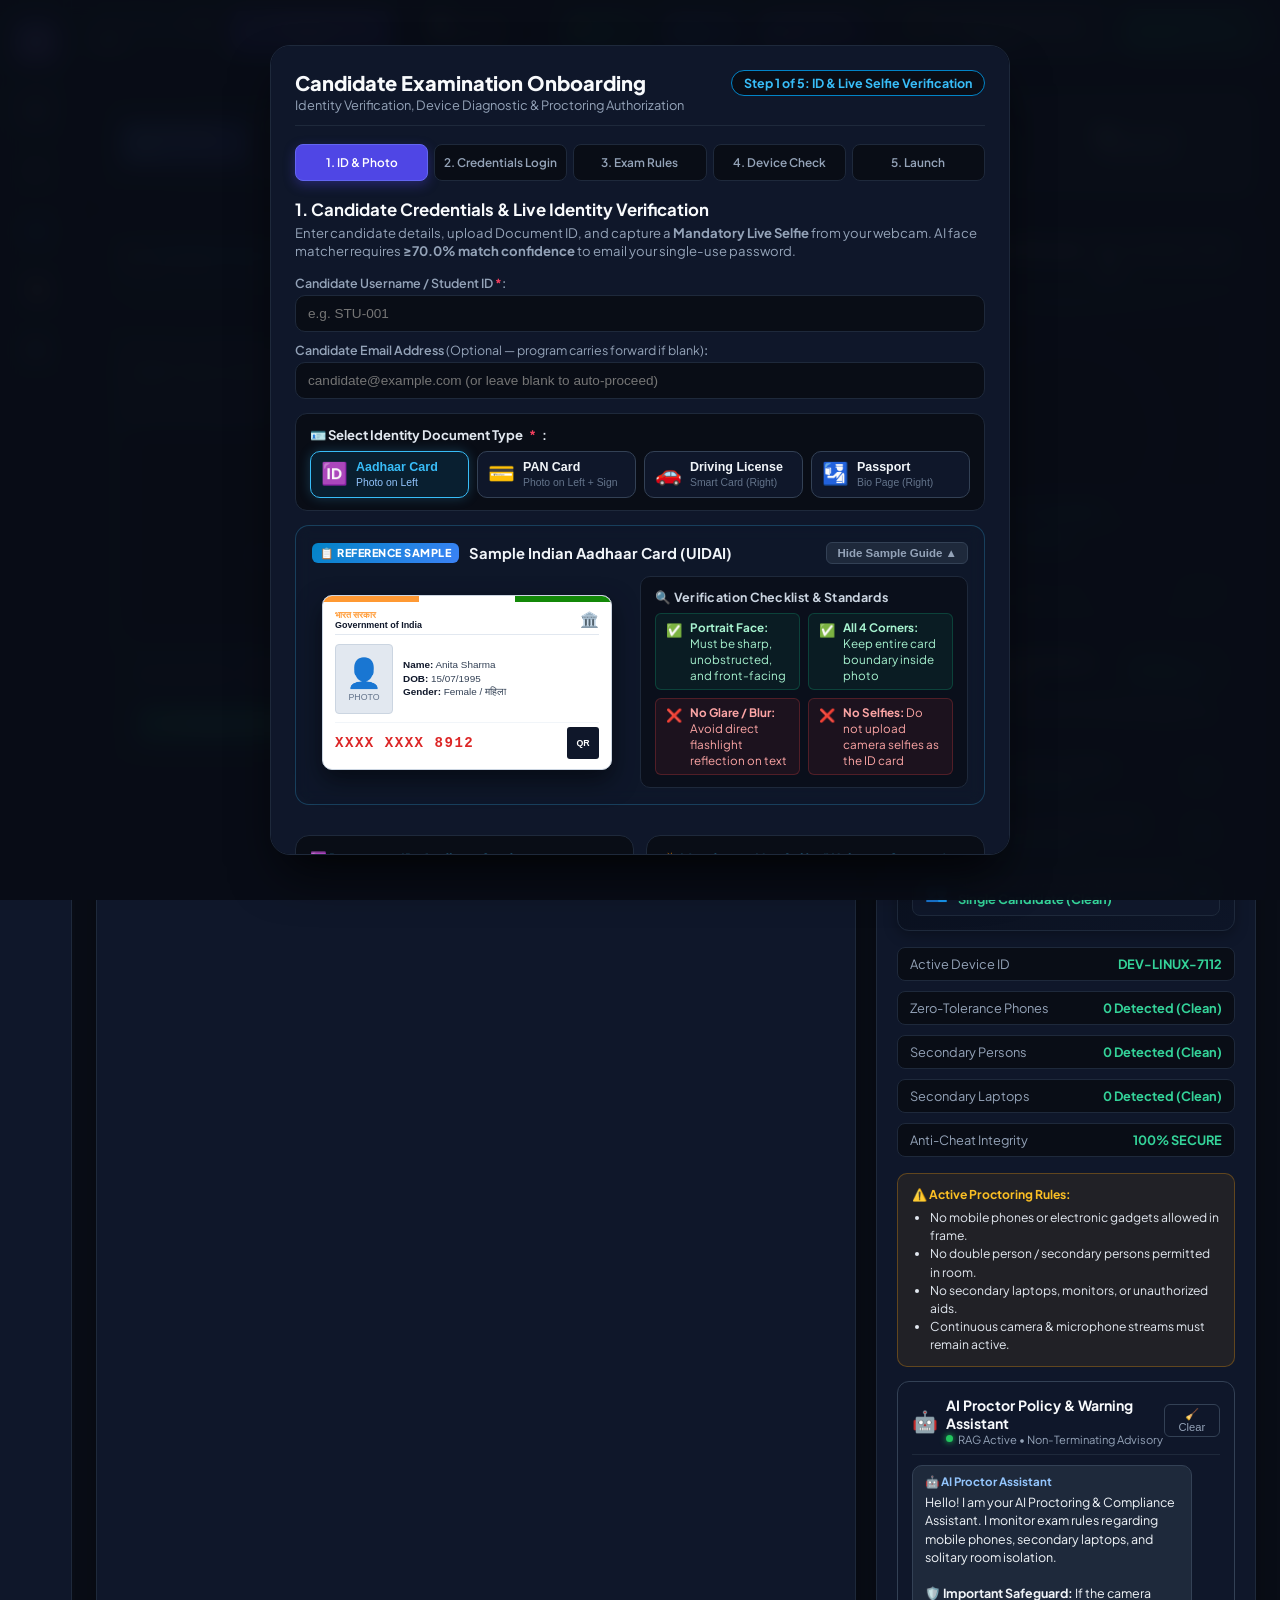
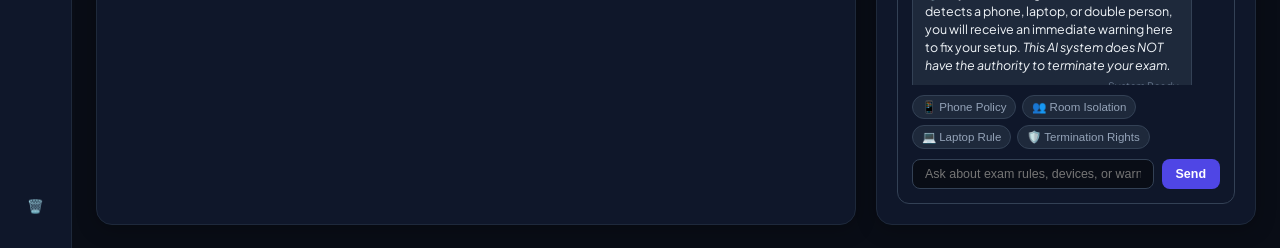
==== commit 242370e6: "Add AI proctoring system and policy chatbot" ====
--- a/app/static/index.html
+++ b/app/static/index.html
@@ -232,6 +232,51 @@
 
                 </div>
 
+                <!-- Admin Only: Client Company Policy RAG Breach Dossier & Evidence Keyframes Gallery -->
+                <div class="card admin-policy-dossier-card" id="adminPolicyDossierCard" style="margin-top: 20px;">
+                    <div class="card-header" style="display: flex; justify-content: space-between; align-items: center; flex-wrap: wrap; gap: 12px;">
+                        <div>
+                            <h3 style="display: flex; align-items: center; gap: 8px;">
+                                🏢 Client Company Policy RAG Breach Dossier & Evidence Gallery
+                                <span class="badge badge-failed" style="font-size: 0.7rem; font-weight: 700;">ADMIN ONLY</span>
+                            </h3>
+                            <p style="color: #94a3b8; font-size: 0.8rem; margin-top: 4px;">
+                                Continuous live video violation keyframes collected by the RAG Agent. Evaluates detected devices and occupants against client company policies.
+                            </p>
+                        </div>
+                        <div style="display: flex; align-items: center; gap: 10px; flex-wrap: wrap;">
+                            <label for="adminCompanySelect" style="font-size: 0.82rem; color: #cbd5e1; font-weight: 600;">Active Client Company:</label>
+                            <select id="adminCompanySelect" class="form-select-sm" style="background: #1e293b; color: #f8fafc; border: 1px solid #334155; border-radius: 6px; padding: 6px 12px; font-size: 0.82rem;">
+                                <option value="techhire_global" selected>🏢 TechHire Global Enterprise (Max Strict)</option>
+                                <option value="nta_standard">🏛️ National Testing Agency (NTA CBT Standards)</option>
+                                <option value="fintech_secure">💳 FinTech & Banking Certification Board</option>
+                            </select>
+                            <button class="btn btn-secondary btn-sm" id="refreshAdminEvidenceBtn">🔄 Refresh Dossier</button>
+                        </div>
+                    </div>
+
+                    <!-- Client Company Policy Profile Banner -->
+                    <div class="company-policy-summary-box" id="companyPolicySummaryBox" style="background: #090d16; border: 1px solid #1e293b; border-radius: 8px; padding: 12px 16px; margin: 12px 0; display: flex; justify-content: space-between; align-items: center; flex-wrap: wrap; gap: 10px;">
+                        <div>
+                            <strong id="activeCompanyName" style="color: #38bdf8; font-size: 0.95rem;">TechHire Global Enterprise Assessment</strong>
+                            <p id="activeCompanyDesc" style="color: #94a3b8; font-size: 0.78rem; margin-top: 2px;">
+                                High-stakes technical recruitment assessment with zero electronic aids and solitary isolation.
+                            </p>
+                        </div>
+                        <div style="display: flex; gap: 8px;">
+                            <span class="badge badge-warning" id="activeCompanyStrictness">MAXIMUM_STRICT</span>
+                            <span class="badge badge-passed" id="adminBreachCountBadge">0 Breaches Logged</span>
+                        </div>
+                    </div>
+
+                    <!-- Admin Evidence Cards Grid (Annotated frames shown strictly to Admin) -->
+                    <div class="admin-evidence-grid" id="adminEvidenceCardsGrid" style="display: grid; grid-template-columns: repeat(auto-fill, minmax(280px, 1fr)); gap: 14px; margin-top: 14px;">
+                        <div class="empty-evidence-msg" style="grid-column: 1 / -1; padding: 30px; text-align: center; color: #64748b; background: rgba(15, 23, 42, 0.5); border-radius: 8px; border: 1px dashed #334155;">
+                            No company policy breaches logged yet. Real-time webcam and video evaluations with detected phones, laptops, or secondary persons will archive annotated evidence here for Admin inspection.
+                        </div>
+                    </div>
+                </div>
+
             </div>
 
             <!-- Candidate Proctored Examination Device Portal (Active Exam Video Submission & Evaluation Studio) -->
@@ -329,26 +374,24 @@
                                 </div>
                             </div>
 
-                            <!-- Evaluation Results & Evidence Frames Gallery -->
+                            <!-- Evaluation Results Summary -->
                             <div class="evidence-gallery-section" id="evidenceGallerySection" style="display: none;">
                                 <div class="results-summary-card" id="resultsSummaryCard">
                                     <!-- Populated dynamically with overall verdict and violation breakdown -->
                                 </div>
 
-                                <div class="gallery-heading-row">
+                                <div class="admin-confidential-banner" style="background: #0f172a; border: 1px solid #1e293b; border-left: 4px solid #38bdf8; border-radius: 8px; padding: 14px 18px; margin-top: 14px; display: flex; align-items: center; gap: 14px;">
+                                    <span style="font-size: 1.8rem;">🔒</span>
                                     <div>
-                                        <h3 class="gallery-title">📸 Stored Violation Evidence Frames</h3>
-                                        <p class="gallery-sub">
-                                            Annotated frames saved on disk showing highlighted bounding boxes around violated objects (Red: Mobile Phone, Magenta: Laptop, Amber: Multiple Persons).
+                                        <strong style="color: #f8fafc; font-size: 0.9rem;">Confidential Examination Audit (Admin Only)</strong>
+                                        <p style="color: #94a3b8; font-size: 0.8rem; margin-top: 4px;">
+                                            Live video and recorded frames are inspected continuously by the RAG Policy Agent. In accordance with examination regulations, all annotated violation evidence images are archived strictly in the <strong>Examiner Administration Console (Admin Only)</strong>.
                                         </p>
                                     </div>
-                                    <span class="badge badge-passed" id="evidenceCountBadge">0 Evidence Frames</span>
-                                </div>
-
-                                <!-- Grid of Evidence Cards -->
-                                <div class="evidence-cards-grid" id="evidenceCardsGrid">
-                                    <!-- Populated dynamically by app.js -->
-                                </div>
+                                </div>
+
+                                <!-- Hidden from candidate — images given to admin only -->
+                                <div class="evidence-cards-grid" id="evidenceCardsGrid" style="display: none;"></div>
                             </div>
                         </div>
                     </div>
@@ -457,6 +500,60 @@
                                 <li>Continuous camera & microphone streams must remain active.</li>
                             </ul>
                         </div>
+
+                        <!-- Dedicated AI Proctor & Policy Chatbot (Non-Terminating Advisory Assistant) -->
+                        <div class="hud-chatbot-card" id="hudChatbotCard">
+                            <div class="chatbot-card-header">
+                                <div class="chatbot-header-left">
+                                    <span class="chatbot-icon">🤖</span>
+                                    <div>
+                                        <h4 class="chatbot-title">AI Proctor Policy & Warning Assistant</h4>
+                                        <span class="chatbot-subtitle"><span class="pulse-dot-mini green"></span> RAG Active &bull; Non-Terminating Advisory</span>
+                                    </div>
+                                </div>
+                                <button type="button" class="btn-xs-clean" id="clearChatMessagesBtn" title="Clear Chat History">🧹 Clear</button>
+                            </div>
+
+                            <!-- Live Warning Alert Box (Directly shows detected violations from camera) -->
+                            <div class="chatbot-live-warning-banner" id="chatLiveWarningBanner" style="display: none;">
+                                <div class="live-warning-header">
+                                    <span class="warning-icon">⚠️</span>
+                                    <strong id="liveWarningTitle">PROCTOR COMPLIANCE NOTICE</strong>
+                                </div>
+                                <p class="live-warning-body" id="liveWarningText">A compliance issue was detected.</p>
+                                <div class="live-warning-footer">
+                                    <span class="non-term-badge">🛡️ AI Models Cannot Terminate</span>
+                                    <button type="button" class="btn btn-xs btn-outline-white" id="ackChatWarningBtn">Acknowledge</button>
+                                </div>
+                            </div>
+
+                            <!-- Chat Messages Feed -->
+                            <div class="chatbot-feed" id="chatbotFeed">
+                                <div class="chat-bubble bot-message intro">
+                                    <div class="bubble-sender">🤖 AI Proctor Assistant</div>
+                                    <div class="bubble-text">
+                                        Hello! I am your AI Proctoring & Compliance Assistant. I monitor exam rules regarding mobile phones, secondary laptops, and solitary room isolation. 
+                                        <br><br>
+                                        <strong>🛡️ Important Safeguard:</strong> If the camera detects a phone, laptop, or double person, you will receive an immediate warning here to fix your setup. <em>This AI system does NOT have the authority to terminate your exam.</em>
+                                    </div>
+                                    <div class="bubble-time">System Ready</div>
+                                </div>
+                            </div>
+
+                            <!-- Quick FAQ Question Chips -->
+                            <div class="chatbot-suggestions-tray" id="chatbotSuggestionsTray">
+                                <button type="button" class="chat-chip" data-query="What happens if a mobile phone is detected?">📱 Phone Policy</button>
+                                <button type="button" class="chat-chip" data-query="Can someone else be in the room?">👥 Room Isolation</button>
+                                <button type="button" class="chat-chip" data-query="Are secondary laptops allowed?">💻 Laptop Rule</button>
+                                <button type="button" class="chat-chip" data-query="Can the AI terminate my exam?">🛡️ Termination Rights</button>
+                            </div>
+
+                            <!-- Chat Input Box -->
+                            <form class="chatbot-input-row" id="chatbotForm">
+                                <input type="text" id="chatbotQueryInput" class="chatbot-input" placeholder="Ask about exam rules, devices, or warning reasons..." autocomplete="off">
+                                <button type="submit" class="btn btn-primary chatbot-send-btn" id="chatbotSendBtn">Send</button>
+                            </form>
+                        </div>
                     </div>
 
                 </div>
@@ -500,8 +597,8 @@
                             <input type="text" id="verifyUsername" placeholder="e.g. STU-001">
                         </div>
                         <div class="input-group">
-                            <label for="verifyEmail">Candidate Email Address <span class="req-star">*</span>:</label>
-                            <input type="email" id="verifyEmail" placeholder="candidate@example.com">
+                            <label for="verifyEmail">Candidate Email Address <span style="color: #94a3b8; font-weight: normal; font-size: 0.78rem;">(Optional — program carries forward if blank)</span>:</label>
+                            <input type="email" id="verifyEmail" placeholder="candidate@example.com (or leave blank to auto-proceed)">
                         </div>
                     </div>
 
@@ -740,9 +837,10 @@
                     </div>
 
                     <div class="alert-box error-alert" id="authErrorAlert" style="display: none;"></div>
-                    <div class="wizard-actions">
-                        <button class="btn btn-secondary" id="authBackBtn">⬅ Back to Step 1</button>
-                        <button class="btn btn-primary" id="authSubmitBtn">Authorize Device & Log In ➔</button>
+                    <div class="wizard-actions" style="display: flex; gap: 10px; flex-wrap: wrap;">
+                        <button type="button" class="btn btn-secondary" id="authBackBtn">⬅ Back to Step 1</button>
+                        <button type="button" class="btn btn-success" id="authAutoLoginBtn" style="flex: 1; min-width: 220px;">🚀 One-Click Auto Login (Carry Forward) ➔</button>
+                        <button type="button" class="btn btn-primary" id="authSubmitBtn">Authorize Device & Log In ➔</button>
                     </div>
                 </div>
 
--- a/app/static/styles.css
+++ b/app/static/styles.css
@@ -3037,4 +3037,241 @@
     color: #94a3b8;
 }
 
-
+/* ==============================================================================
+   AI Proctor & Policy Chatbot (Port 8000)
+   Real-Time Warning Delivery for Phones, Laptops, & Double Persons (Non-Terminating)
+   ============================================================================== */
+
+.hud-chatbot-card {
+    margin-top: 14px;
+    background: #0f172a;
+    border: 1px solid #334155;
+    border-radius: 12px;
+    padding: 14px;
+    display: flex;
+    flex-direction: column;
+}
+
+.chatbot-card-header {
+    display: flex;
+    align-items: center;
+    justify-content: space-between;
+    border-bottom: 1px solid #1e293b;
+    padding-bottom: 8px;
+    margin-bottom: 10px;
+}
+
+.chatbot-header-left {
+    display: flex;
+    align-items: center;
+    gap: 8px;
+}
+
+.chatbot-icon {
+    font-size: 1.3rem;
+}
+
+.chatbot-title {
+    font-size: 0.88rem;
+    font-weight: 700;
+    color: #f8fafc;
+    margin: 0;
+}
+
+.chatbot-subtitle {
+    font-size: 0.7rem;
+    color: #94a3b8;
+    display: flex;
+    align-items: center;
+}
+
+.pulse-dot-mini {
+    width: 7px;
+    height: 7px;
+    border-radius: 50%;
+    display: inline-block;
+    margin-right: 5px;
+}
+
+.pulse-dot-mini.green {
+    background: #22c55e;
+    box-shadow: 0 0 6px #22c55e;
+}
+
+.btn-xs-clean {
+    background: transparent;
+    border: 1px solid #334155;
+    color: #94a3b8;
+    padding: 3px 8px;
+    border-radius: 6px;
+    font-size: 0.7rem;
+    cursor: pointer;
+    transition: all 0.2s;
+}
+
+.btn-xs-clean:hover {
+    background: #1e293b;
+    color: #f1f5f9;
+}
+
+/* Live Warning Popup Banner inside Chatbot */
+.chatbot-live-warning-banner {
+    background: rgba(239, 68, 68, 0.15);
+    border: 1.5px solid #ef4444;
+    border-radius: 8px;
+    padding: 10px 12px;
+    margin-bottom: 10px;
+    animation: pulseBorder 2s infinite;
+}
+
+@keyframes pulseBorder {
+    0%, 100% { border-color: #ef4444; box-shadow: 0 0 0 rgba(239, 68, 68, 0); }
+    50% { border-color: #f87171; box-shadow: 0 0 10px rgba(239, 68, 68, 0.35); }
+}
+
+.live-warning-header {
+    display: flex;
+    align-items: center;
+    gap: 6px;
+    color: #fca5a5;
+    font-size: 0.82rem;
+    font-weight: 700;
+}
+
+.live-warning-body {
+    color: #fee2e2;
+    font-size: 0.78rem;
+    line-height: 1.45;
+    margin: 6px 0 8px;
+}
+
+.live-warning-footer {
+    display: flex;
+    align-items: center;
+    justify-content: space-between;
+}
+
+.non-term-badge {
+    font-size: 0.68rem;
+    background: rgba(34, 197, 94, 0.15);
+    color: #4ade80;
+    padding: 2px 6px;
+    border-radius: 4px;
+    border: 1px solid rgba(34, 197, 94, 0.4);
+    font-weight: 600;
+}
+
+/* Chat Messages Feed */
+.chatbot-feed {
+    height: 220px;
+    overflow-y: auto;
+    display: flex;
+    flex-direction: column;
+    gap: 8px;
+    padding-right: 4px;
+    margin-bottom: 10px;
+    scrollbar-width: thin;
+    scrollbar-color: #334155 transparent;
+}
+
+.chat-bubble {
+    max-width: 92%;
+    padding: 8px 12px;
+    border-radius: 10px;
+    font-size: 0.78rem;
+    line-height: 1.45;
+    word-break: break-word;
+}
+
+.chat-bubble.bot-message {
+    background: #1e293b;
+    color: #f1f5f9;
+    align-self: flex-start;
+    border: 1px solid #334155;
+}
+
+.chat-bubble.user-message {
+    background: #2563eb;
+    color: #ffffff;
+    align-self: flex-end;
+}
+
+.chat-bubble.warning-message {
+    background: rgba(239, 68, 68, 0.18);
+    border: 1.5px solid #ef4444;
+    color: #fee2e2;
+    align-self: flex-start;
+    box-shadow: 0 2px 8px rgba(239, 68, 68, 0.2);
+}
+
+.bubble-sender {
+    font-weight: 700;
+    font-size: 0.72rem;
+    margin-bottom: 3px;
+    color: #93c5fd;
+}
+
+.bubble-sender.warning {
+    color: #f87171;
+}
+
+.bubble-time {
+    font-size: 0.65rem;
+    color: #64748b;
+    text-align: right;
+    margin-top: 4px;
+}
+
+/* Suggestion Chips */
+.chatbot-suggestions-tray {
+    display: flex;
+    flex-wrap: wrap;
+    gap: 6px;
+    margin-bottom: 10px;
+}
+
+.chat-chip {
+    background: #1e293b;
+    border: 1px solid #334155;
+    color: #94a3b8;
+    padding: 4px 9px;
+    border-radius: 12px;
+    font-size: 0.72rem;
+    cursor: pointer;
+    transition: all 0.2s;
+}
+
+.chat-chip:hover {
+    background: #334155;
+    color: #f8fafc;
+    border-color: #64748b;
+}
+
+/* Input Row */
+.chatbot-input-row {
+    display: flex;
+    gap: 8px;
+}
+
+.chatbot-input {
+    flex: 1;
+    background: #090d16;
+    border: 1px solid #334155;
+    border-radius: 8px;
+    padding: 7px 12px;
+    color: #f8fafc;
+    font-size: 0.78rem;
+    outline: none;
+    transition: border-color 0.2s;
+}
+
+.chatbot-input:focus {
+    border-color: #38bdf8;
+}
+
+.chatbot-send-btn {
+    padding: 7px 14px;
+    font-size: 0.78rem;
+    border-radius: 8px;
+    font-weight: 600;
+}
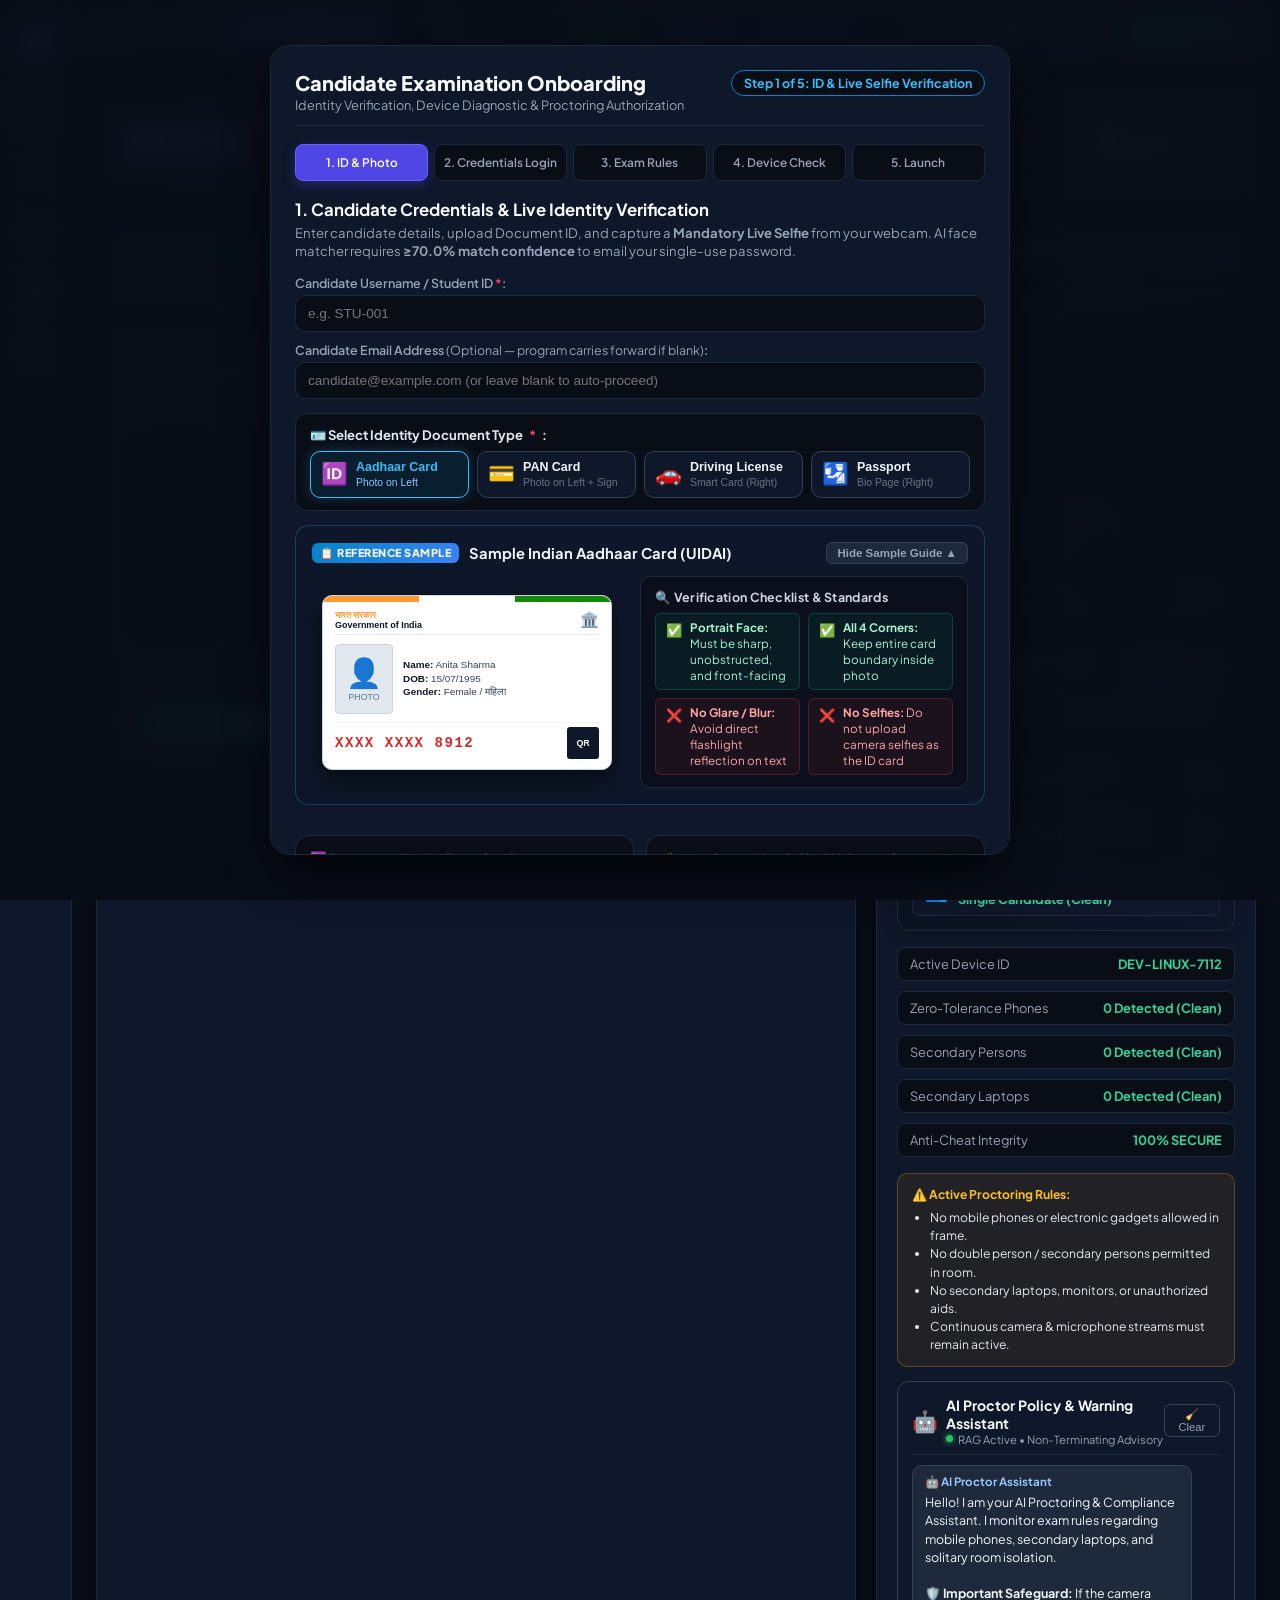
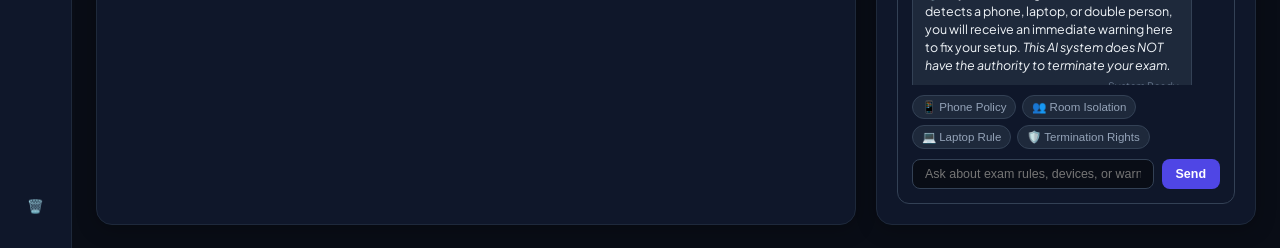
==== commit 951609b3: "add rag_agent" ====
--- a/app/static/index.html
+++ b/app/static/index.html
@@ -232,6 +232,111 @@
 
                 </div>
 
+                <!-- Admin Only: Client Company Policy Document Ingestion & Breach Definition Studio -->
+                <div class="card admin-policy-upload-card" id="adminPolicyUploadCard" style="margin-top: 20px; border: 1px solid #3b82f6;">
+                    <div class="card-header" style="display: flex; justify-content: space-between; align-items: center; flex-wrap: wrap; gap: 10px;">
+                        <div>
+                            <h3 style="display: flex; align-items: center; gap: 8px; color: #60a5fa;">
+                                📄 Client Company Policy Document Ingestion & Breach Definition Studio
+                                <span class="badge badge-passed" style="font-size: 0.7rem; font-weight: 700; background: #2563eb; color: #fff;">ADMIN RAG AGENT</span>
+                            </h3>
+                            <p style="color: #94a3b8; font-size: 0.8rem; margin-top: 4px;">
+                                Upload or send a client company's integrity policy document. The RAG agent dynamically extracts and defines the exact breach rules and penalty clauses for live proctoring.
+                            </p>
+                        <div>
+                            <button type="button" id="btnAutoParsePolicy" class="btn btn-outline" style="color: #38bdf8; border: 1px solid #0284c7; padding: 4px 12px; font-size: 0.75rem; border-radius: 6px; background: rgba(2, 132, 199, 0.15); cursor: pointer; display: inline-flex; align-items: center; gap: 6px; transition: all 0.2s;" title="Click to auto-detect & sync device allowances from policy text">
+                                🤖 Auto Policy Parser
+                            </button>
+                        </div>
+                    </div>
+
+                    <!-- Company Meta Details -->
+                    <div style="display: grid; grid-template-columns: repeat(auto-fit, minmax(220px, 1fr)); gap: 14px; margin-top: 14px; background: rgba(15, 23, 42, 0.6); padding: 14px; border-radius: 8px; border: 1px solid #1e293b;">
+                        <div>
+                            <label style="font-size: 0.78rem; font-weight: 600; color: #cbd5e1; display: block; margin-bottom: 5px;">Company / Client Name *</label>
+                            <input type="text" id="policyCompanyName" class="form-control" placeholder="e.g. Acme Global Technologies" style="width: 100%; background: #0f172a; border: 1px solid #334155; color: #f8fafc; border-radius: 6px; padding: 8px 12px; font-size: 0.85rem;" value="Acme Global Technologies">
+                        </div>
+                        <div>
+                            <label style="font-size: 0.78rem; font-weight: 600; color: #cbd5e1; display: block; margin-bottom: 5px;">Industry Domain</label>
+                            <select id="policyIndustry" class="form-control" style="width: 100%; background: #0f172a; border: 1px solid #334155; color: #f8fafc; border-radius: 6px; padding: 8px 12px; font-size: 0.85rem;">
+                                <option value="Software & Cloud Engineering" selected>Software & Cloud Engineering</option>
+                                <option value="Banking & Financial Services">Banking & Financial Services</option>
+                                <option value="Healthcare & Medical Licensing">Healthcare & Medical Licensing</option>
+                                <option value="Government & Defense Public Exams">Government & Defense Public Exams</option>
+                                <option value="General Academic & University">General Academic & University</option>
+                            </select>
+                        </div>
+                        <div>
+                            <label style="font-size: 0.78rem; font-weight: 600; color: #cbd5e1; display: block; margin-bottom: 5px;">Strictness & Enforcement Level</label>
+                            <select id="policyStrictness" class="form-control" style="width: 100%; background: #0f172a; border: 1px solid #334155; color: #f8fafc; border-radius: 6px; padding: 8px 12px; font-size: 0.85rem;">
+                                <option value="MAXIMUM_STRICT" selected>MAXIMUM_STRICT (Zero-tolerance electronics & solitude)</option>
+                                <option value="REGULATORY_CRITICAL">REGULATORY_CRITICAL (Statutory audit trail required)</option>
+                                <option value="HIGH">HIGH (Standard enterprise proctoring)</option>
+                                <option value="STANDARD">STANDARD (Advisory & compliance warnings)</option>
+                            </select>
+                        </div>
+                    </div>
+
+                    <!-- Quick Pre-Loaded Policy Templates -->
+                    <div style="margin-top: 12px; display: flex; gap: 8px; flex-wrap: wrap; align-items: center;">
+                        <span style="font-size: 0.75rem; color: #94a3b8; font-weight: 600;">⚡ Quick Sample Templates:</span>
+                        <button type="button" class="btn btn-secondary btn-sm" id="btnTemplateTech" style="font-size: 0.72rem; padding: 3px 8px;">📋 Tech Strict (Zero Tolerance)</button>
+                        <button type="button" class="btn btn-success btn-sm" id="btnTemplateAllowMobile" style="font-size: 0.72rem; padding: 3px 8px;">📱 Mobile Allowed (Laptops/Persons Prohibited)</button>
+                        <button type="button" class="btn btn-secondary btn-sm" id="btnTemplateFintech" style="font-size: 0.72rem; padding: 3px 8px;">📋 FinTech Compliance Standard</button>
+                        <button type="button" class="btn btn-secondary btn-sm" id="btnTemplateUniversity" style="font-size: 0.72rem; padding: 3px 8px;">📋 University Exam Regulations</button>
+                    </div>
+
+                    <!-- Policy Device Allowance Toggles (Auto-synced from document or toggleable) -->
+                        <span style="font-size: 0.76rem; color: #38bdf8; font-weight: 700;">⚖️ Device Permissions (RAG Policy Evaluation):</span>
+                        <span id="autoParseHint" style="font-size: 0.72rem; color: #4ade80; display: none; font-weight: 600; padding: 2px 8px; background: rgba(34, 197, 94, 0.1); border-radius: 4px; border: 1px solid rgba(34, 197, 94, 0.25);">✨ Auto-synced</span>
+                        <label style="font-size: 0.78rem; color: #e2e8f0; display: flex; align-items: center; gap: 6px; cursor: pointer;">
+                            <input type="checkbox" id="chkAllowPhone" style="accent-color: #22c55e; width: 16px; height: 16px;">
+                            📱 Allow Mobile Phones (Do NOT Flag as Violation)
+                        </label>
+                        <label style="font-size: 0.78rem; color: #e2e8f0; display: flex; align-items: center; gap: 6px; cursor: pointer;">
+                            <input type="checkbox" id="chkAllowLaptop" style="accent-color: #22c55e; width: 16px; height: 16px;">
+                            💻 Allow Secondary Laptops
+                        </label>
+                        <label style="font-size: 0.78rem; color: #e2e8f0; display: flex; align-items: center; gap: 6px; cursor: pointer;">
+                            <input type="checkbox" id="chkAllowPerson" style="accent-color: #22c55e; width: 16px; height: 16px;">
+                            👥 Allow Secondary Persons / Group
+                        </label>
+                    </div>
+
+                    <!-- Document Upload & Text Input -->
+                    <div style="margin-top: 12px;">
+                        <div style="display: flex; justify-content: space-between; align-items: center; margin-bottom: 6px; flex-wrap: wrap; gap: 8px;">
+                            <label style="font-size: 0.78rem; font-weight: 600; color: #cbd5e1;">Policy Document Content (Upload File or Paste Policy Text) *</label>
+                            <input type="file" id="policyDocFileInput" accept=".txt,.pdf,.md,.docx,.json" style="font-size: 0.75rem; color: #94a3b8;">
+                        </div>
+                        <textarea id="policyDocText" rows="6" style="width: 100%; background: #0b1120; border: 1px solid #334155; border-radius: 6px; color: #e2e8f0; padding: 10px; font-family: monospace; font-size: 0.8rem; resize: vertical;" placeholder="Paste company policy document, examination code of conduct, or candidate agreement here..."></textarea>
+                    </div>
+
+                    <!-- Submission Action -->
+                    <div style="margin-top: 12px; display: flex; justify-content: space-between; align-items: center; flex-wrap: wrap; gap: 10px;">
+                        <span id="ingestStatusMsg" style="font-size: 0.8rem; color: #38bdf8; display: none;"></span>
+                        <button type="button" class="btn btn-primary" id="btnIngestPolicyDoc" style="margin-left: auto;">
+                            ⚡ Ingest Policy Document & Define Breach Rules ➔
+                        </button>
+                    </div>
+
+                    <!-- Dynamically Generated Defined Breach Rules Box -->
+                    <div id="definedBreachRulesContainer" style="display: none; margin-top: 16px; background: #070b14; border: 1px solid #22c55e; border-radius: 8px; padding: 14px;">
+                        <div style="display: flex; justify-content: space-between; align-items: center; border-bottom: 1px solid #1e293b; padding-bottom: 8px; margin-bottom: 12px; flex-wrap: wrap; gap: 8px;">
+                            <h4 style="color: #22c55e; margin: 0; font-size: 0.9rem; display: flex; align-items: center; gap: 6px;">
+                                ✅ Policy Successfully Ingested & Active: <span id="definedCompanyNameBadge" style="color: #f8fafc;"></span>
+                            </h4>
+                            <span class="badge badge-passed" id="definedStrictnessBadge">MAXIMUM_STRICT</span>
+                        </div>
+                        <p id="definedDocSummary" style="color: #94a3b8; font-size: 0.8rem; margin-bottom: 12px; font-style: italic;"></p>
+                        
+                        <h5 style="color: #cbd5e1; font-size: 0.82rem; margin-bottom: 8px; text-transform: uppercase; letter-spacing: 0.5px;">Extracted Breach Definitions & Evaluated Clauses:</h5>
+                        <div id="definedBreachCardsGrid" style="display: grid; grid-template-columns: repeat(auto-fit, minmax(260px, 1fr)); gap: 12px;">
+                            <!-- Dynamically injected breach cards -->
+                        </div>
+                    </div>
+                </div>
+
                 <!-- Admin Only: Client Company Policy RAG Breach Dossier & Evidence Keyframes Gallery -->
                 <div class="card admin-policy-dossier-card" id="adminPolicyDossierCard" style="margin-top: 20px;">
                     <div class="card-header" style="display: flex; justify-content: space-between; align-items: center; flex-wrap: wrap; gap: 12px;">
